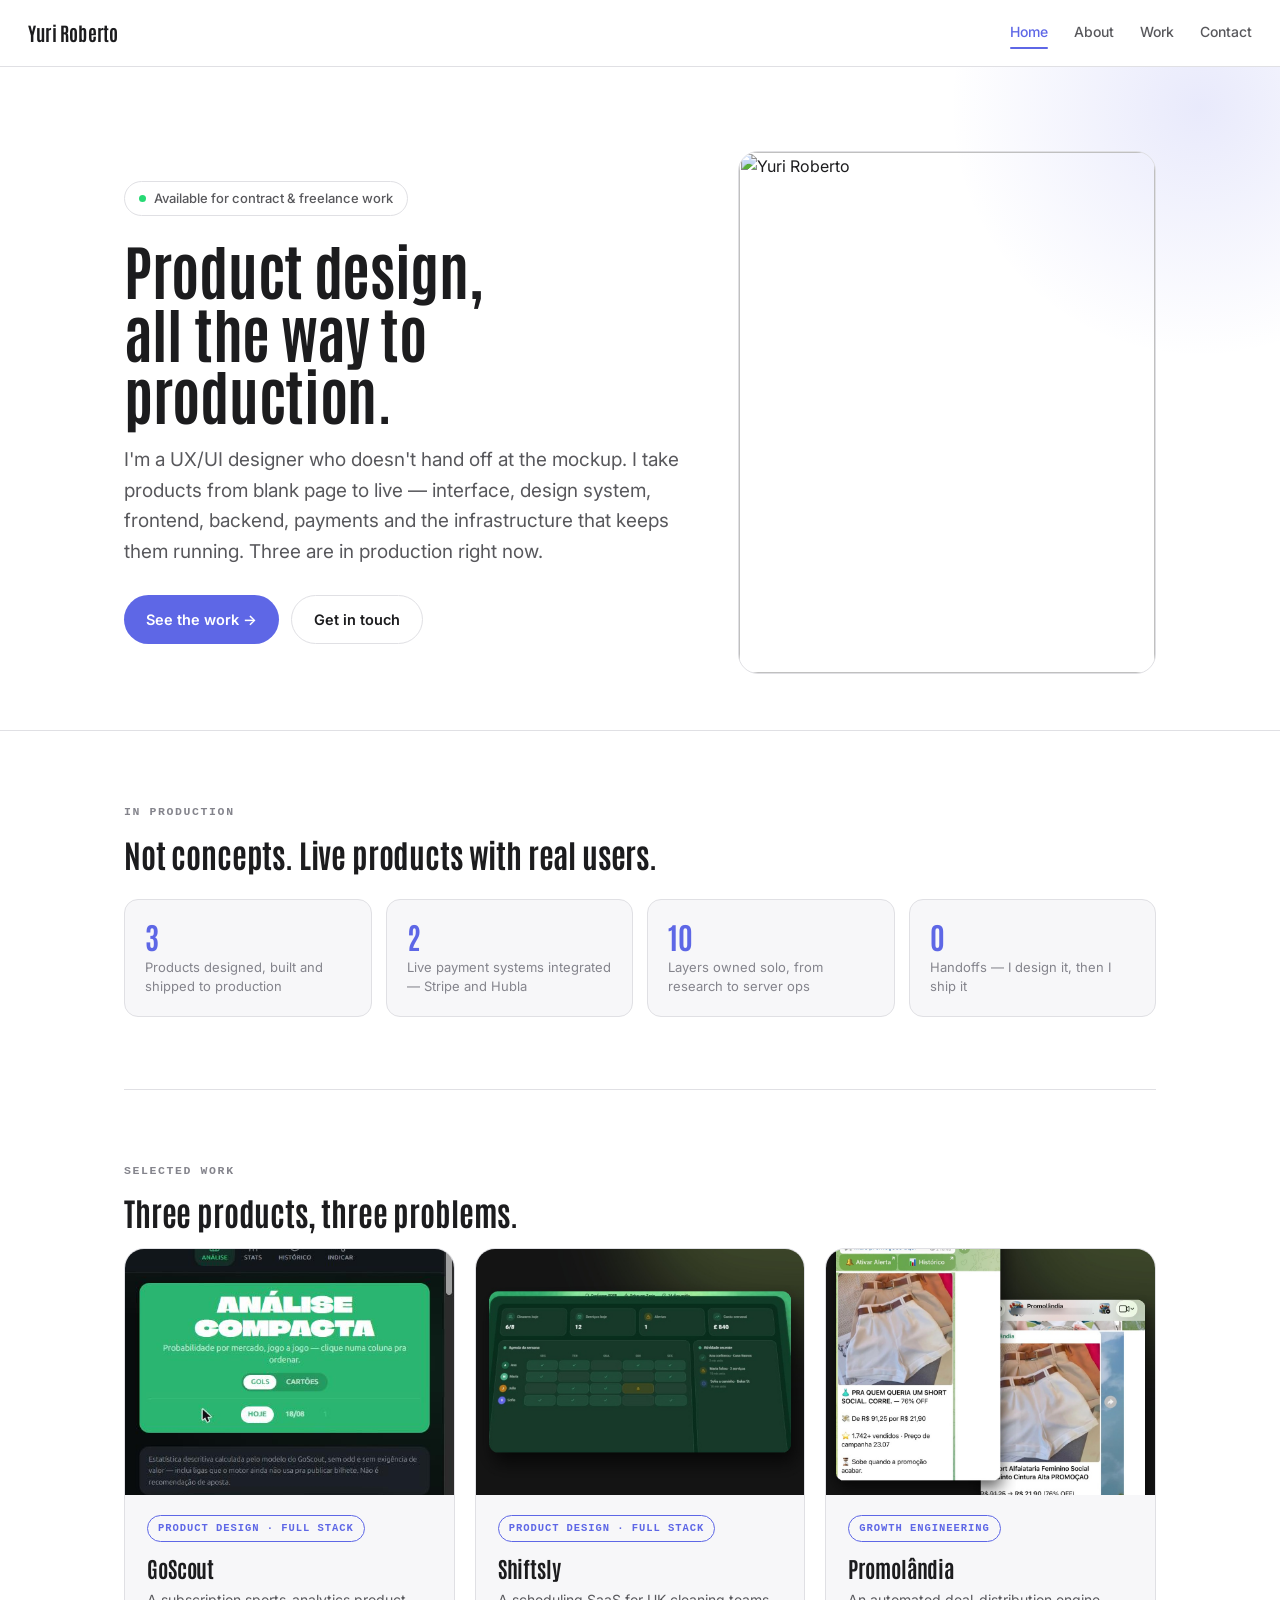
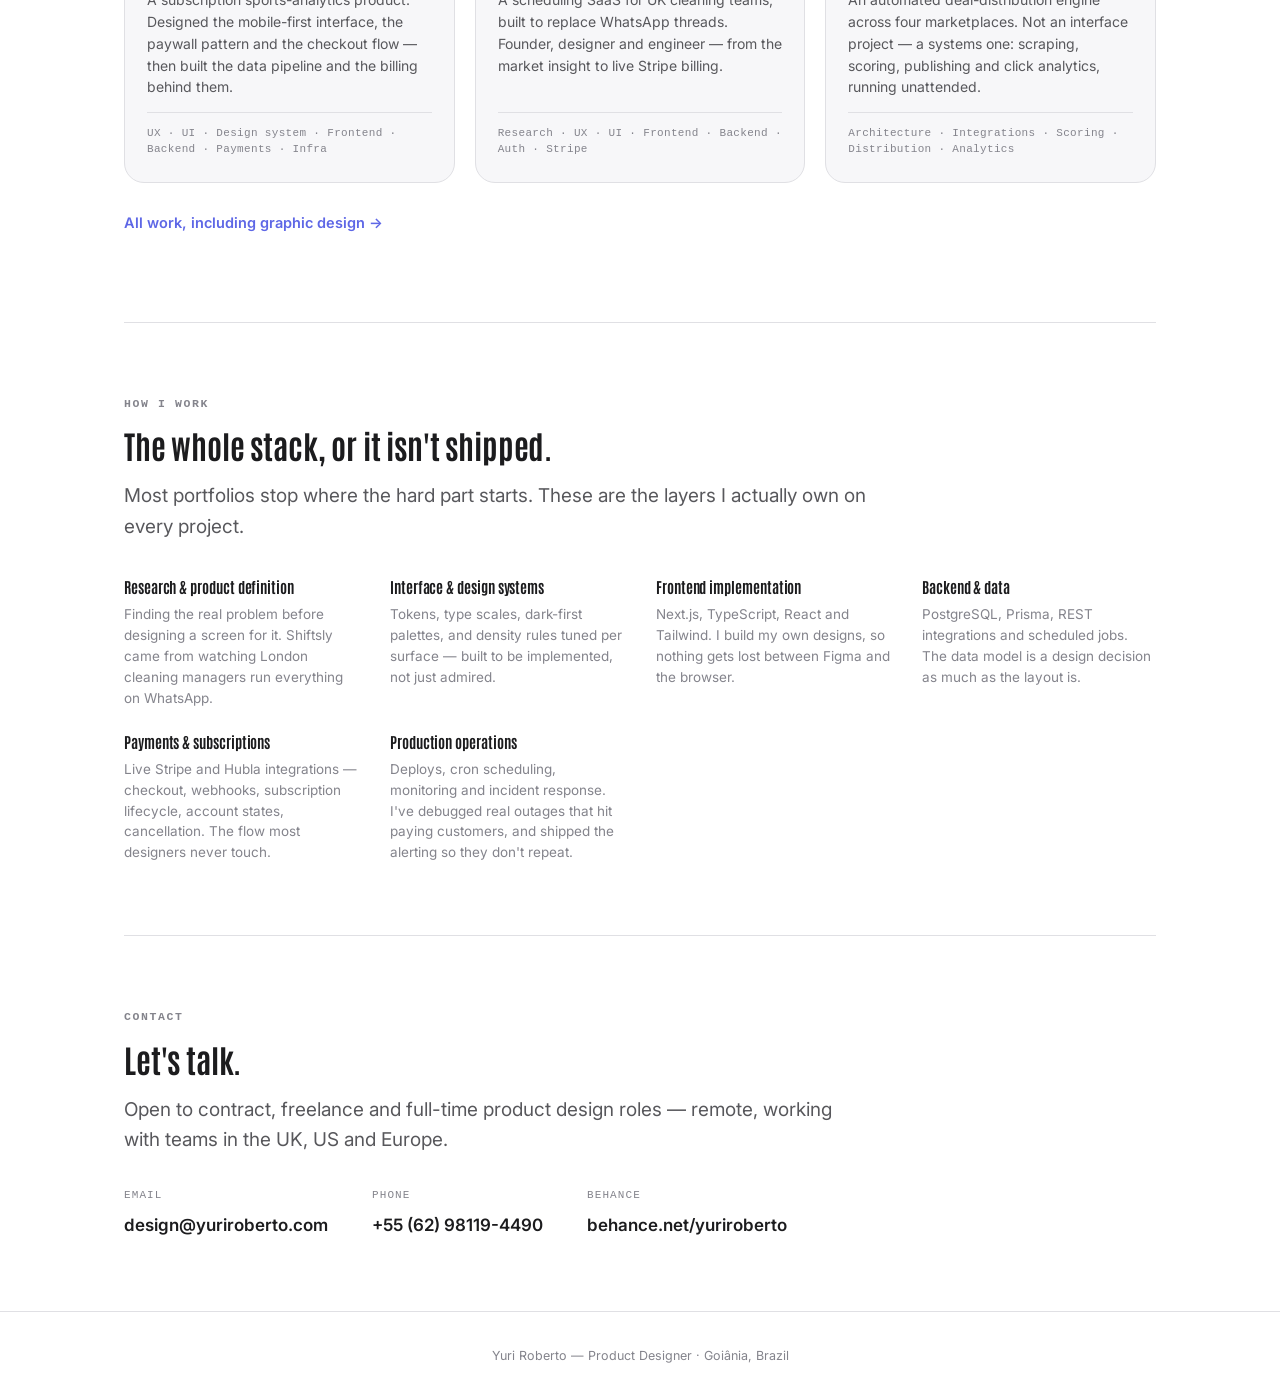
==== index.html @ e91cb5ae "Restructure portfolio around end-to-end product ownership Repositions the site from "designer in tra" ====
<html lang="en">
<head>
<meta charset="utf-8">
<meta name="viewport" content="width=device-width, initial-scale=1">
<title>Yuri Roberto — Product Designer who ships</title>
<meta name="description" content="Yuri Roberto — UX/UI designer who takes products from blank page to production: interface, design system, frontend, backend, payments and infrastructure. Three products live.">
<meta property="og:type" content="website">
<meta property="og:title" content="Yuri Roberto — Product Designer who ships">
<meta property="og:description" content="UX/UI designer who takes products from blank page to production — interface, design system, frontend, backend, payments and infrastructure.">
<meta property="og:url" content="https://yuriroberto.com">
<meta name="twitter:card" content="summary_large_image">
<meta name="twitter:title" content="Yuri Roberto — Product Designer who ships">
<meta name="twitter:description" content="UX/UI designer who takes products from blank page to production — interface, design system, frontend, backend, payments and infrastructure.">
<link href="https://framerusercontent.com/images/eRcf2zzs9aXH1V6JlfILjVuc10.png" rel="icon">
<link rel="preconnect" href="https://fonts.googleapis.com">
<link rel="preconnect" href="https://fonts.gstatic.com" crossorigin>
<link href="https://fonts.googleapis.com/css2?family=Inter:wght@400;500;600;700&family=Antonio:wght@400;700&display=swap" rel="stylesheet">
<link rel="stylesheet" href="/assets/site.css">
<style>
  .hero-split {
    display: grid;
    grid-template-columns: 1.15fr 0.85fr;
    gap: 48px;
    align-items: center;
  }
  .hero-photo {
    border-radius: var(--radius-lg);
    overflow: hidden;
    border: 1px solid var(--border);
    aspect-ratio: 4 / 5;
  }
  .hero-photo img { width: 100%; height: 100%; object-fit: cover; display: block; }
  @media (max-width: 800px) {
    .hero-split { grid-template-columns: 1fr; gap: 32px; }
    .hero-photo { max-width: 240px; order: -1; }
  }
  .avail {
    display: inline-flex;
    align-items: center;
    gap: 8px;
    font-size: 13px;
    font-weight: 500;
    color: var(--text-soft);
    border: 1px solid var(--border);
    border-radius: 999px;
    padding: 6px 14px;
    margin-bottom: 22px;
  }
  .avail .dot {
    width: 7px; height: 7px;
    border-radius: 999px;
    background: rgb(39,217,116);
  }
</style>
</head>
<body>
<header class="site-header">
  <a class="brand" href="/">Yuri Roberto</a>
  <nav class="site-nav">
    <a class="active" href="/">Home</a>
    <a href="/about">About</a>
    <a href="/projects">Work</a>
    <a href="#contact">Contact</a>
  </nav>
</header>

<div class="page-hero">
  <div class="wrap hero-split">
    <div>
      <span class="avail"><span class="dot"></span> Available for contract &amp; freelance work</span>
      <h1>Product design,<br>all the way to production.</h1>
      <p class="lede">I'm a UX/UI designer who doesn't hand off at the mockup. I take products from blank page to live — interface, design system, frontend, backend, payments and the infrastructure that keeps them running. Three are in production right now.</p>
      <div class="cta-row">
        <a class="btn btn-primary" href="/projects">See the work &rarr;</a>
        <a class="btn btn-ghost" href="#contact">Get in touch</a>
      </div>
    </div>
    <div class="hero-photo">
      <img src="https://framerusercontent.com/images/gpYCx6o6FQgATDY1nXkDfttSmc.jpeg?width=800" alt="Yuri Roberto">
    </div>
  </div>
</div>

<div class="wrap">

  <section>
    <p class="section-label">In production</p>
    <h2>Not concepts. Live products with real users.</h2>
    <div class="stat-row">
      <div class="stat"><div class="n">3</div><div class="l">Products designed, built and shipped to production</div></div>
      <div class="stat"><div class="n">2</div><div class="l">Live payment systems integrated — Stripe and Hubla</div></div>
      <div class="stat"><div class="n">10</div><div class="l">Layers owned solo, from research to server ops</div></div>
      <div class="stat"><div class="n">0</div><div class="l">Handoffs — I design it, then I ship it</div></div>
    </div>
  </section>

  <section>
    <p class="section-label">Selected work</p>
    <h2>Three products, three problems.</h2>
    <div class="work-grid">

      <a class="work-card" href="/projects/goscout">
        <div class="work-media"><img src="/projects/goscout/assets/analise-compacta-mobile.jpg" alt="GoScout compact analysis screen on mobile" loading="lazy"></div>
        <div class="work-body">
          <span class="tag">Product Design · Full Stack</span>
          <h3>GoScout</h3>
          <p>A subscription sports-analytics product. Designed the mobile-first interface, the paywall pattern and the checkout flow — then built the data pipeline and the billing behind them.</p>
          <div class="work-scope">UX · UI · Design system · Frontend · Backend · Payments · Infra</div>
        </div>
      </a>

      <a class="work-card" href="/projects/shiftsly">
        <div class="work-media"><img src="/projects/shiftsly/assets/hero.jpg" alt="Shiftsly weekly schedule interface" loading="lazy"></div>
        <div class="work-body">
          <span class="tag">Product Design · Full Stack</span>
          <h3>Shiftsly</h3>
          <p>A scheduling SaaS for UK cleaning teams, built to replace WhatsApp threads. Founder, designer and engineer — from the market insight to live Stripe billing.</p>
          <div class="work-scope">Research · UX · UI · Frontend · Backend · Auth · Stripe</div>
        </div>
      </a>

      <a class="work-card" href="/projects/promolandia">
        <div class="work-media"><img src="/projects/promolandia/assets/hero.jpg" alt="Promolândia deal distribution on WhatsApp and Telegram" loading="lazy"></div>
        <div class="work-body">
          <span class="tag">Growth Engineering</span>
          <h3>Promolândia</h3>
          <p>An automated deal-distribution engine across four marketplaces. Not an interface project — a systems one: scraping, scoring, publishing and click analytics, running unattended.</p>
          <div class="work-scope">Architecture · Integrations · Scoring · Distribution · Analytics</div>
        </div>
      </a>

    </div>
    <p style="margin-top:28px"><a class="textlink" href="/projects">All work, including graphic design &rarr;</a></p>
  </section>

  <section>
    <p class="section-label">How I work</p>
    <h2>The whole stack, or it isn't shipped.</h2>
    <p class="lede" style="margin-bottom:36px">Most portfolios stop where the hard part starts. These are the layers I actually own on every project.</p>
    <div class="cap-grid">
      <div class="cap">
        <h3>Research &amp; product definition</h3>
        <p>Finding the real problem before designing a screen for it. Shiftsly came from watching London cleaning managers run everything on WhatsApp.</p>
      </div>
      <div class="cap">
        <h3>Interface &amp; design systems</h3>
        <p>Tokens, type scales, dark-first palettes, and density rules tuned per surface — built to be implemented, not just admired.</p>
      </div>
      <div class="cap">
        <h3>Frontend implementation</h3>
        <p>Next.js, TypeScript, React and Tailwind. I build my own designs, so nothing gets lost between Figma and the browser.</p>
      </div>
      <div class="cap">
        <h3>Backend &amp; data</h3>
        <p>PostgreSQL, Prisma, REST integrations and scheduled jobs. The data model is a design decision as much as the layout is.</p>
      </div>
      <div class="cap">
        <h3>Payments &amp; subscriptions</h3>
        <p>Live Stripe and Hubla integrations — checkout, webhooks, subscription lifecycle, account states, cancellation. The flow most designers never touch.</p>
      </div>
      <div class="cap">
        <h3>Production operations</h3>
        <p>Deploys, cron scheduling, monitoring and incident response. I've debugged real outages that hit paying customers, and shipped the alerting so they don't repeat.</p>
      </div>
    </div>
  </section>

  <section id="contact">
    <p class="section-label">Contact</p>
    <h2>Let's talk.</h2>
    <p class="lede" style="margin-bottom:32px">Open to contract, freelance and full-time product design roles — remote, working with teams in the UK, US and Europe.</p>
    <div class="contact-row">
      <div class="contact-item">
        <div class="label">Email</div>
        <a href="mailto:design@yuriroberto.com">design@yuriroberto.com</a>
      </div>
      <div class="contact-item">
        <div class="label">Phone</div>
        <a href="tel:+5562981194490">+55 (62) 98119-4490</a>
      </div>
      <div class="contact-item">
        <div class="label">Behance</div>
        <a href="https://behance.net/yuriroberto" target="_blank" rel="noopener">behance.net/yuriroberto</a>
      </div>
    </div>
  </section>

</div>
<footer class="site-footer">Yuri Roberto — Product Designer · Goiânia, Brazil</footer>
</body>
</html>
---- assets/site.css ----
/* ============================================================
   Yuri Roberto — portfolio design system
   ============================================================ */

:root {
  --bg: rgb(255,255,255);
  --bg-alt: rgb(250,250,250);
  --text: rgb(28,28,30);
  --text-soft: rgb(88,88,92);
  --accent: rgb(94,103,230);
  --accent-ink: rgb(255,255,255);
  --border: rgb(224,224,228);
  --muted: rgb(132,132,140);
  --card-bg: rgb(247,247,249);
  --card-raised: rgb(255,255,255);
  --shot-bg: rgb(20,20,22);

  --maxw: 1080px;
  --maxw-read: 720px;
  --radius: 14px;
  --radius-lg: 20px;
}

@media (prefers-color-scheme: dark) {
  :root {
    --bg: rgb(20,20,22);
    --bg-alt: rgb(25,25,28);
    --text: rgb(247,247,249);
    --text-soft: rgb(186,186,194);
    --accent: rgb(208,255,113);
    --accent-ink: rgb(20,20,22);
    --border: rgb(56,56,62);
    --muted: rgb(150,150,158);
    --card-bg: rgb(30,30,34);
    --card-raised: rgb(36,36,41);
    --shot-bg: rgb(14,14,16);
  }
}

* { box-sizing: border-box; }
html { scroll-behavior: smooth; -webkit-text-size-adjust: 100%; }

body {
  margin: 0;
  background: var(--bg);
  color: var(--text);
  font-family: "Inter", system-ui, -apple-system, sans-serif;
  font-size: 16px;
  line-height: 1.6;
  -webkit-font-smoothing: antialiased;
  -moz-osx-font-smoothing: grayscale;
}

img { max-width: 100%; }

/* ---------- header ---------- */

.site-header {
  display: flex;
  align-items: center;
  justify-content: space-between;
  gap: 20px;
  padding: 18px 28px;
  border-bottom: 1px solid var(--border);
  position: sticky;
  top: 0;
  background: color-mix(in srgb, var(--bg) 88%, transparent);
  backdrop-filter: blur(12px);
  z-index: 50;
}
.site-header a { color: var(--text); text-decoration: none; }
.brand {
  font-family: "Antonio", sans-serif;
  font-weight: 700;
  font-size: 19px;
  letter-spacing: 0.01em;
  white-space: nowrap;
}
.site-nav { display: flex; gap: 26px; flex-wrap: wrap; }
.site-nav a {
  position: relative;
  font-size: 14px;
  font-weight: 500;
  color: var(--text-soft);
  padding-bottom: 3px;
  transition: color 0.18s ease;
}
.site-nav a:hover { color: var(--text); }
.site-nav a.active { color: var(--accent); }
.site-nav a.active::after {
  content: "";
  position: absolute;
  left: 0; right: 0; bottom: -3px;
  height: 2px;
  background: var(--accent);
  border-radius: 2px;
}

/* ---------- shared type ---------- */

.eyebrow {
  display: inline-block;
  font-family: ui-monospace, "SF Mono", Menlo, monospace;
  color: var(--accent);
  font-size: 11.5px;
  font-weight: 600;
  text-transform: uppercase;
  letter-spacing: 0.14em;
  margin: 0 0 18px;
}
h1, h2, h3 { font-family: "Antonio", sans-serif; font-weight: 700; letter-spacing: -0.005em; }
h1 {
  font-size: clamp(38px, 5.6vw, 60px);
  line-height: 1.04;
  margin: 0 0 20px;
}
h2 { font-size: clamp(26px, 3vw, 32px); line-height: 1.12; margin: 0 0 18px; }
h3 { font-size: 19px; line-height: 1.2; margin: 0 0 8px; }
p { margin: 0 0 16px; }
a { color: var(--accent); }

.lede {
  color: var(--text-soft);
  font-size: clamp(17px, 2vw, 19px);
  line-height: 1.6;
  margin: 0;
  max-width: 62ch;
}

.section-label {
  font-family: ui-monospace, "SF Mono", Menlo, monospace;
  font-size: 11.5px;
  font-weight: 600;
  text-transform: uppercase;
  letter-spacing: 0.14em;
  color: var(--muted);
  margin: 0 0 14px;
}

code {
  font-family: ui-monospace, "SF Mono", Menlo, monospace;
  font-size: 0.88em;
  background: var(--card-bg);
  border: 1px solid var(--border);
  border-radius: 5px;
  padding: 1px 6px;
}

/* ---------- layout ---------- */

.wrap { max-width: var(--maxw); margin: 0 auto; padding: 0 24px; }
.wrap-read { max-width: var(--maxw-read); margin: 0 auto; padding: 0 24px; }

.page-hero {
  position: relative;
  overflow: hidden;
  padding: 84px 0 56px;
  border-bottom: 1px solid var(--border);
}
.page-hero::before {
  content: "";
  position: absolute;
  top: -220px; right: -180px;
  width: 520px; height: 520px;
  background: radial-gradient(circle, var(--accent) 0%, transparent 68%);
  opacity: 0.14;
  pointer-events: none;
}
.page-hero > * { position: relative; }

section { padding: 72px 0; }
section + section { border-top: 1px solid var(--border); }

/* ---------- buttons ---------- */

.btn {
  display: inline-flex;
  align-items: center;
  gap: 7px;
  font-size: 14.5px;
  font-weight: 600;
  text-decoration: none;
  padding: 12px 22px;
  border-radius: 999px;
  transition: transform 0.16s ease, opacity 0.16s ease;
  white-space: nowrap;
}
.btn:hover { transform: translateY(-1px); }
.btn-primary { background: var(--accent); color: var(--accent-ink); }
.btn-ghost { border: 1px solid var(--border); color: var(--text); }
.cta-row { display: flex; gap: 12px; flex-wrap: wrap; margin-top: 28px; }

.textlink {
  display: inline-flex;
  align-items: center;
  gap: 6px;
  color: var(--accent);
  text-decoration: none;
  font-size: 14.5px;
  font-weight: 600;
}
.textlink:hover { text-decoration: underline; }

/* ---------- meta strip (project pages) ---------- */

.meta-strip {
  display: grid;
  grid-template-columns: repeat(auto-fit, minmax(180px, 1fr));
  gap: 18px 32px;
  margin-top: 32px;
  padding-top: 28px;
  border-top: 1px solid var(--border);
}
.meta-strip dt {
  font-family: ui-monospace, "SF Mono", Menlo, monospace;
  font-size: 11px;
  text-transform: uppercase;
  letter-spacing: 0.1em;
  color: var(--muted);
  margin-bottom: 6px;
}
.meta-strip dd { margin: 0; font-size: 14.5px; line-height: 1.5; color: var(--text); }

/* ---------- stats ---------- */

.stat-row {
  display: grid;
  grid-template-columns: repeat(auto-fit, minmax(150px, 1fr));
  gap: 14px;
  margin: 28px 0 0;
}
.stat {
  border: 1px solid var(--border);
  background: var(--card-bg);
  border-radius: var(--radius);
  padding: 20px;
}
.stat .n {
  font-family: "Antonio", sans-serif;
  font-weight: 700;
  font-size: 30px;
  line-height: 1.05;
  color: var(--accent);
  margin-bottom: 6px;
}
.stat .l { font-size: 13px; color: var(--muted); line-height: 1.45; }

/* ---------- ownership map ---------- */

.ownership {
  border: 1px solid var(--border);
  border-radius: var(--radius-lg);
  background: var(--card-bg);
  padding: 28px;
  margin: 8px 0 0;
}
.ownership-head {
  display: flex;
  align-items: baseline;
  justify-content: space-between;
  gap: 16px;
  flex-wrap: wrap;
  margin-bottom: 22px;
  padding-bottom: 18px;
  border-bottom: 1px solid var(--border);
}
.ownership-head h3 { margin: 0; font-size: 20px; }
.ownership-head .count {
  font-family: ui-monospace, "SF Mono", Menlo, monospace;
  font-size: 12px;
  color: var(--muted);
  letter-spacing: 0.04em;
}
.layer-grid {
  display: grid;
  grid-template-columns: repeat(auto-fill, minmax(210px, 1fr));
  gap: 14px 22px;
}
.layer {
  display: flex;
  gap: 11px;
  align-items: flex-start;
}
.layer .tick {
  flex-shrink: 0;
  width: 17px; height: 17px;
  border-radius: 999px;
  background: var(--accent);
  color: var(--accent-ink);
  font-size: 10px;
  font-weight: 700;
  display: flex;
  align-items: center;
  justify-content: center;
  margin-top: 3px;
  line-height: 1;
}
.layer .name { font-size: 14px; font-weight: 600; line-height: 1.35; }
.layer .what { font-size: 12.5px; color: var(--muted); line-height: 1.4; margin-top: 2px; }

/* ---------- decision blocks ---------- */

.decision {
  border-left: 2px solid var(--accent);
  padding: 2px 0 2px 22px;
  margin: 0 0 34px;
}
.decision:last-child { margin-bottom: 0; }
.decision h3 { margin-bottom: 10px; }
.decision p { color: var(--text-soft); margin-bottom: 12px; }
.decision p:last-child { margin-bottom: 0; }
.decision strong { color: var(--text); }
.tradeoff {
  display: block;
  font-size: 13.5px;
  color: var(--muted);
  border-top: 1px dashed var(--border);
  padding-top: 10px;
  margin-top: 12px;
}
.tradeoff b {
  font-family: ui-monospace, "SF Mono", Menlo, monospace;
  font-size: 11px;
  text-transform: uppercase;
  letter-spacing: 0.1em;
  color: var(--accent);
  display: block;
  margin-bottom: 4px;
}

/* ---------- incident / steps ---------- */

.steps { counter-reset: step; }
.step {
  position: relative;
  padding: 0 0 26px 42px;
  border-left: 1px solid var(--border);
  margin-left: 13px;
}
.step:last-child { border-left-color: transparent; padding-bottom: 0; }
.step::before {
  counter-increment: step;
  content: counter(step);
  position: absolute;
  left: -13px; top: 0;
  width: 26px; height: 26px;
  border-radius: 999px;
  background: var(--accent);
  color: var(--accent-ink);
  font-family: ui-monospace, monospace;
  font-size: 12px;
  font-weight: 700;
  display: flex;
  align-items: center;
  justify-content: center;
}
.step h3 { font-size: 16px; margin: 2px 0 6px; }
.step p { font-size: 14.5px; color: var(--text-soft); margin: 0; }

/* ---------- screenshots ---------- */

.shots {
  display: grid;
  grid-template-columns: repeat(auto-fit, minmax(200px, 1fr));
  gap: 16px;
  margin: 28px 0 0;
}
.shots figure { margin: 0; }
.shots img {
  width: 100%;
  display: block;
  border-radius: var(--radius);
  border: 1px solid var(--border);
  background: var(--shot-bg);
}
.shots figcaption {
  font-size: 12.5px;
  color: var(--muted);
  margin-top: 9px;
  line-height: 1.45;
}
.shot-wide {
  margin: 28px 0 0;
  border-radius: var(--radius-lg);
  overflow: hidden;
  border: 1px solid var(--border);
  background: var(--shot-bg);
}
.shot-wide img { display: block; width: 100%; }

/* ---------- work cards ---------- */

.work-grid {
  display: grid;
  grid-template-columns: repeat(auto-fit, minmax(268px, 1fr));
  gap: 20px;
}
.work-card {
  display: flex;
  flex-direction: column;
  border: 1px solid var(--border);
  border-radius: var(--radius-lg);
  overflow: hidden;
  text-decoration: none;
  color: var(--text);
  background: var(--card-bg);
  transition: transform 0.2s ease, border-color 0.2s ease, box-shadow 0.2s ease;
}
.work-card:hover {
  transform: translateY(-3px);
  border-color: var(--accent);
  box-shadow: 0 18px 40px -22px rgba(0,0,0,0.4);
}
.work-media {
  aspect-ratio: 4 / 3;
  background: var(--shot-bg);
  overflow: hidden;
}
.work-media img { width: 100%; height: 100%; object-fit: cover; display: block; }
.work-body { padding: 20px 22px 24px; display: flex; flex-direction: column; flex: 1; }
.tag {
  display: inline-block;
  align-self: flex-start;
  font-family: ui-monospace, "SF Mono", Menlo, monospace;
  font-size: 10.5px;
  font-weight: 600;
  text-transform: uppercase;
  letter-spacing: 0.09em;
  color: var(--accent);
  border: 1px solid var(--accent);
  border-radius: 999px;
  padding: 4px 10px;
  margin-bottom: 13px;
}
.work-card h3 { font-size: 22px; margin-bottom: 8px; }
.work-card p { font-size: 14px; color: var(--text-soft); line-height: 1.55; margin: 0 0 14px; }
.work-scope {
  margin-top: auto;
  font-family: ui-monospace, "SF Mono", Menlo, monospace;
  font-size: 11px;
  color: var(--muted);
  letter-spacing: 0.03em;
  line-height: 1.5;
  border-top: 1px solid var(--border);
  padding-top: 12px;
}

/* small cards (graphic design) */
.mini-grid {
  display: grid;
  grid-template-columns: repeat(auto-fit, minmax(190px, 1fr));
  gap: 16px;
}
.mini-card {
  display: block;
  border: 1px solid var(--border);
  border-radius: var(--radius);
  overflow: hidden;
  text-decoration: none;
  color: var(--text);
  background: var(--card-bg);
  transition: border-color 0.2s ease, transform 0.2s ease;
}
.mini-card:hover { border-color: var(--accent); transform: translateY(-2px); }
.mini-media { aspect-ratio: 16 / 10; background: var(--shot-bg); }
.mini-media img { width: 100%; height: 100%; object-fit: cover; display: block; }
.mini-body { padding: 13px 15px 16px; }
.mini-body h3 { font-size: 16px; margin: 0 0 3px; }
.mini-body span { color: var(--muted); font-size: 12px; }

/* ---------- capability list ---------- */

.cap-grid {
  display: grid;
  grid-template-columns: repeat(auto-fit, minmax(220px, 1fr));
  gap: 24px 32px;
}
.cap h3 { font-size: 15px; margin-bottom: 8px; }
.cap p { font-size: 13.5px; color: var(--muted); line-height: 1.55; margin: 0; }

/* ---------- contact ---------- */

.contact-row { display: flex; gap: 44px; flex-wrap: wrap; }
.contact-item .label {
  font-family: ui-monospace, "SF Mono", Menlo, monospace;
  font-size: 11px;
  text-transform: uppercase;
  letter-spacing: 0.1em;
  color: var(--muted);
  margin-bottom: 7px;
}
.contact-item a { color: var(--text); text-decoration: none; font-size: 17px; font-weight: 600; }
.contact-item a:hover { color: var(--accent); }

/* ---------- footer ---------- */

.site-footer {
  text-align: center;
  padding: 34px 24px;
  color: var(--muted);
  font-size: 12.5px;
  border-top: 1px solid var(--border);
}

/* ---------- prose (about / narrative) ---------- */

.prose p { color: var(--text-soft); max-width: 68ch; }
.prose strong { color: var(--text); }
.prose ul { color: var(--text-soft); padding-left: 20px; max-width: 68ch; }
.prose li { margin-bottom: 10px; }
.prose h2 { margin-top: 48px; }
.prose > h2:first-child { margin-top: 0; }

.back {
  display: inline-flex;
  align-items: center;
  gap: 6px;
  margin-top: 8px;
  color: var(--accent);
  text-decoration: none;
  font-size: 14px;
  font-weight: 600;
}
.back:hover { text-decoration: underline; }
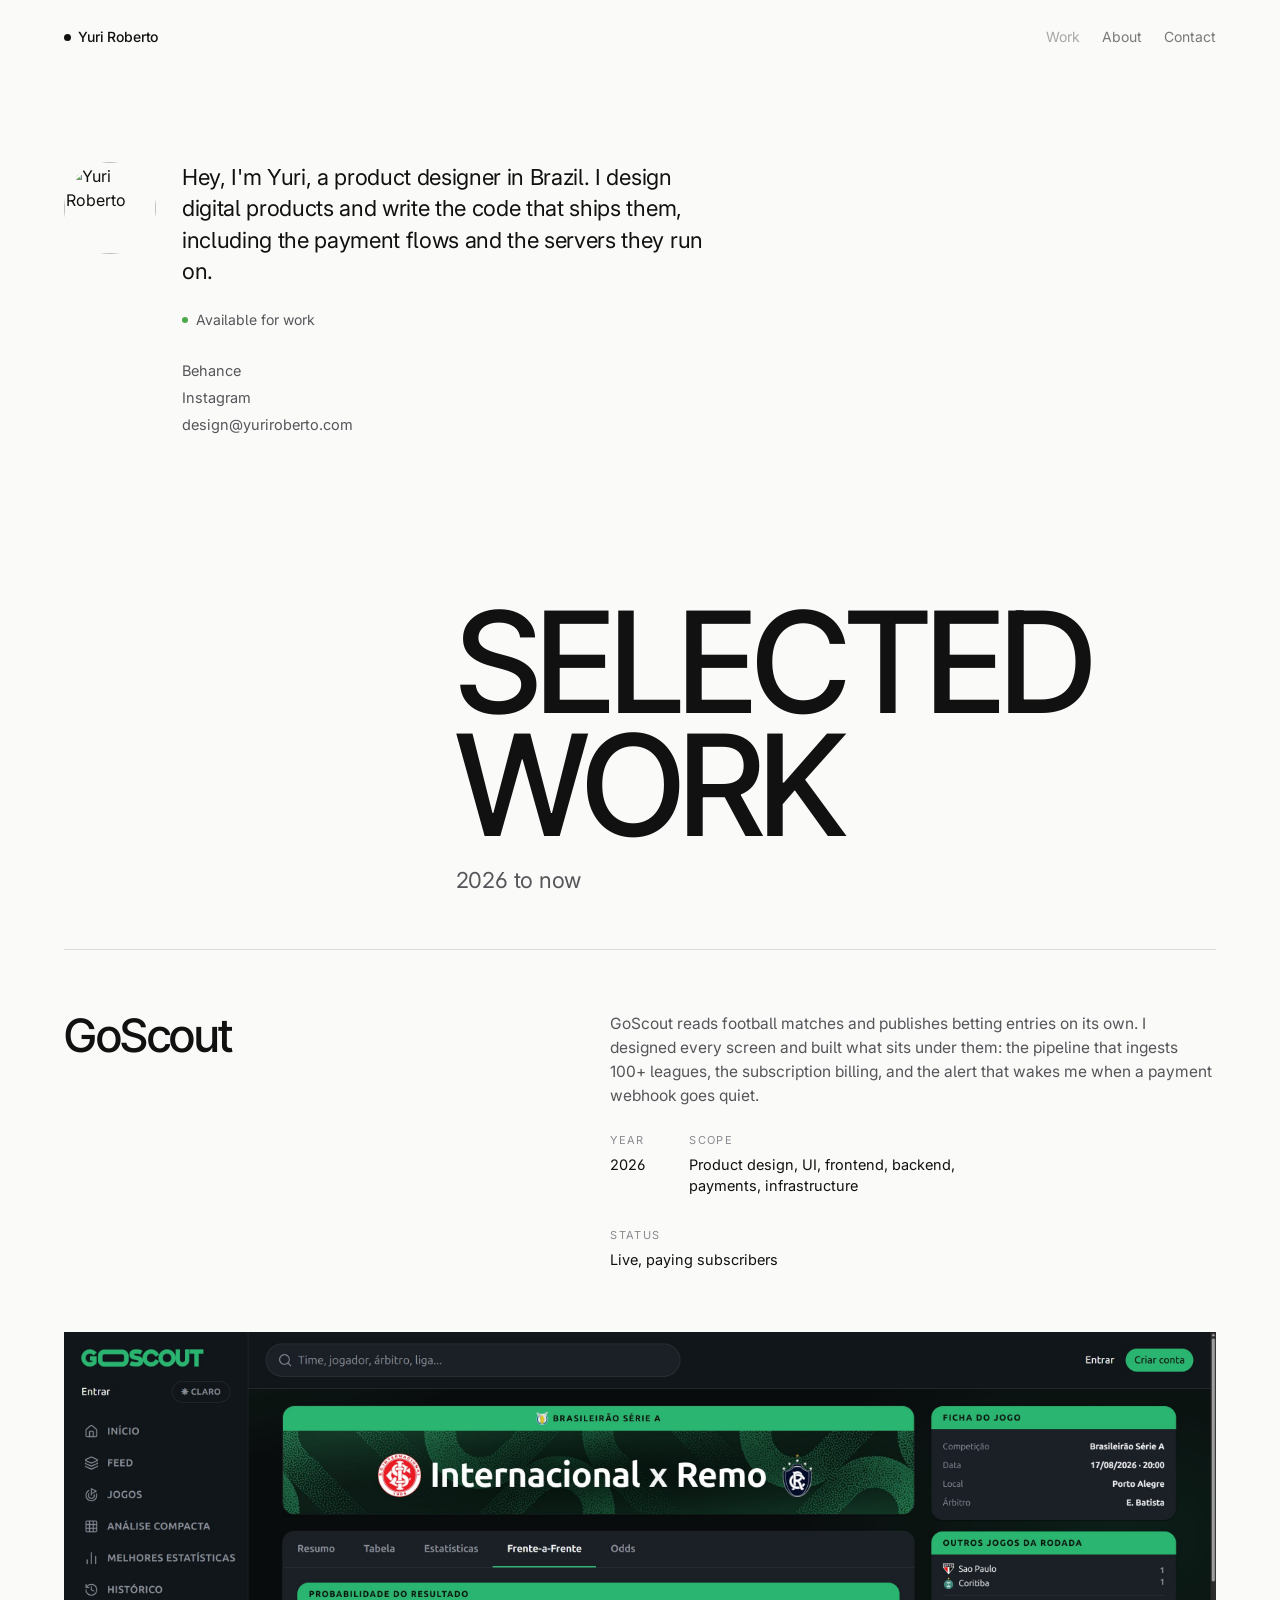
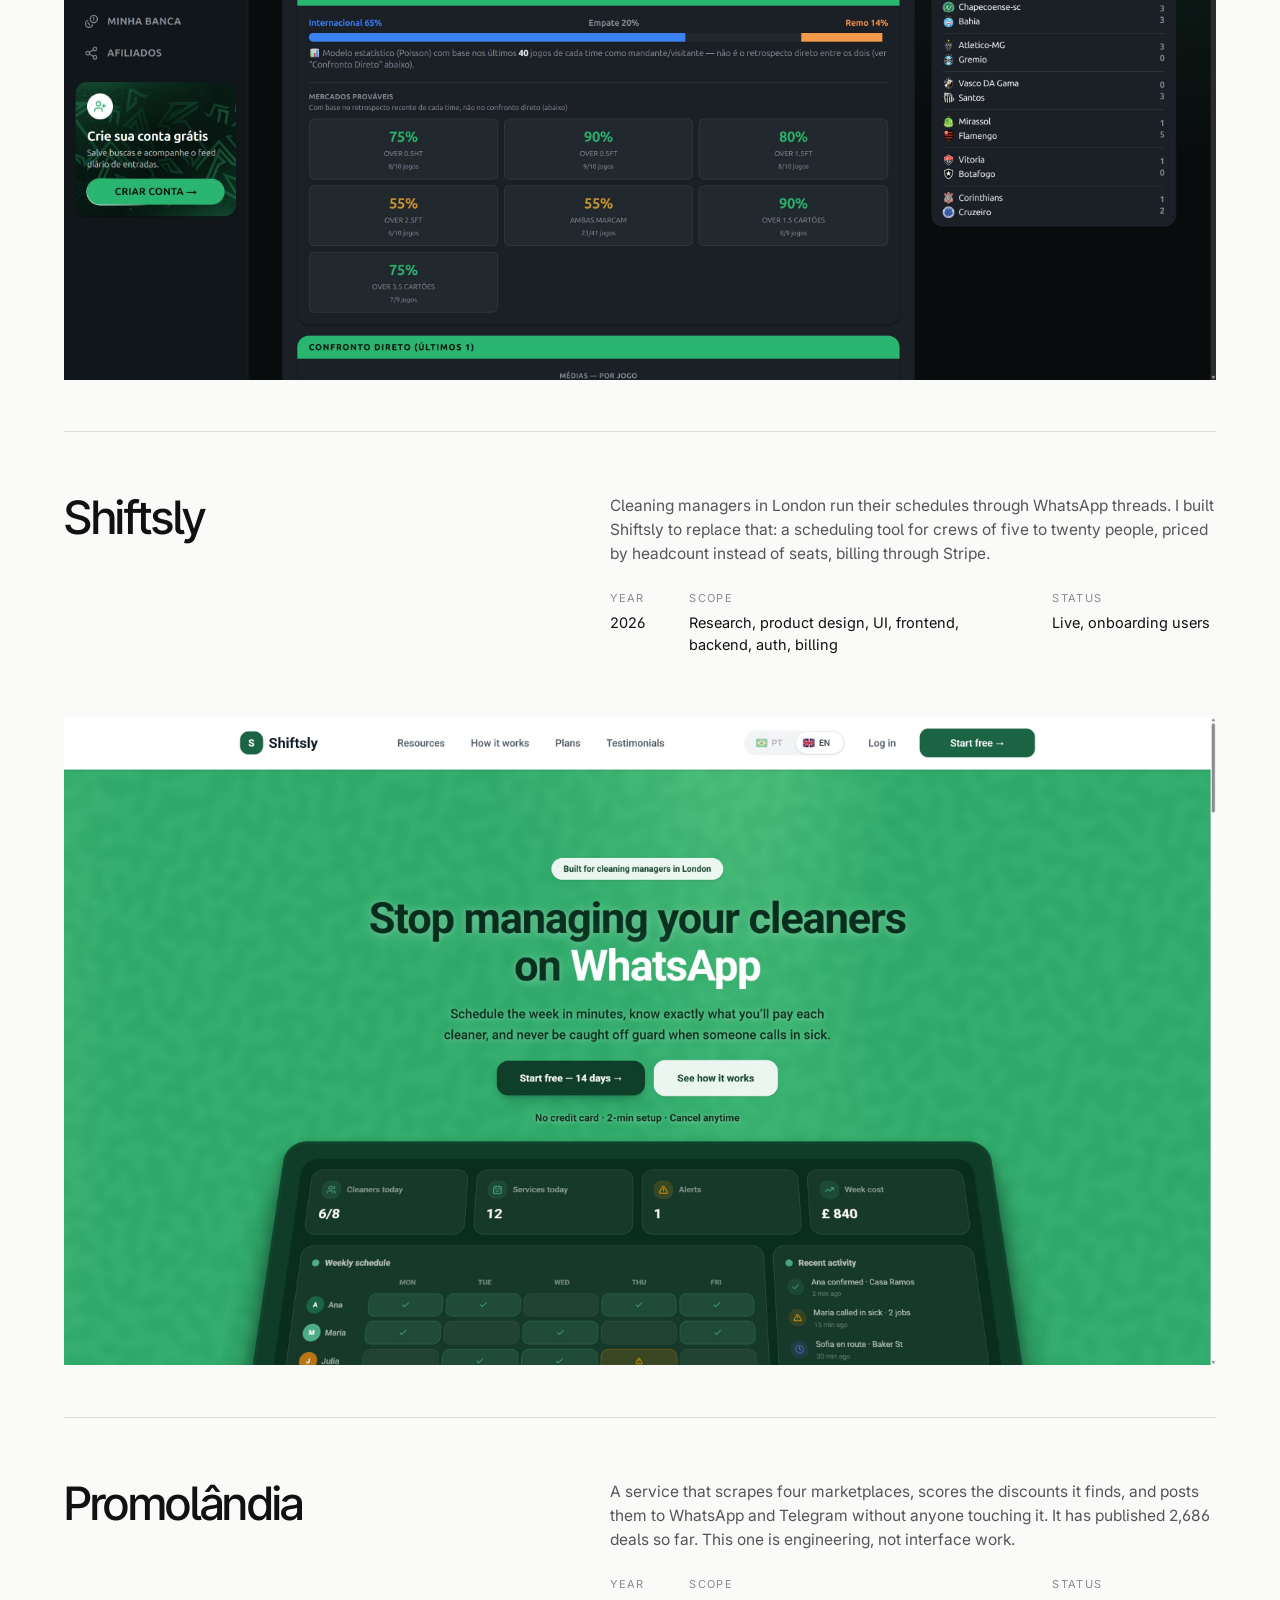
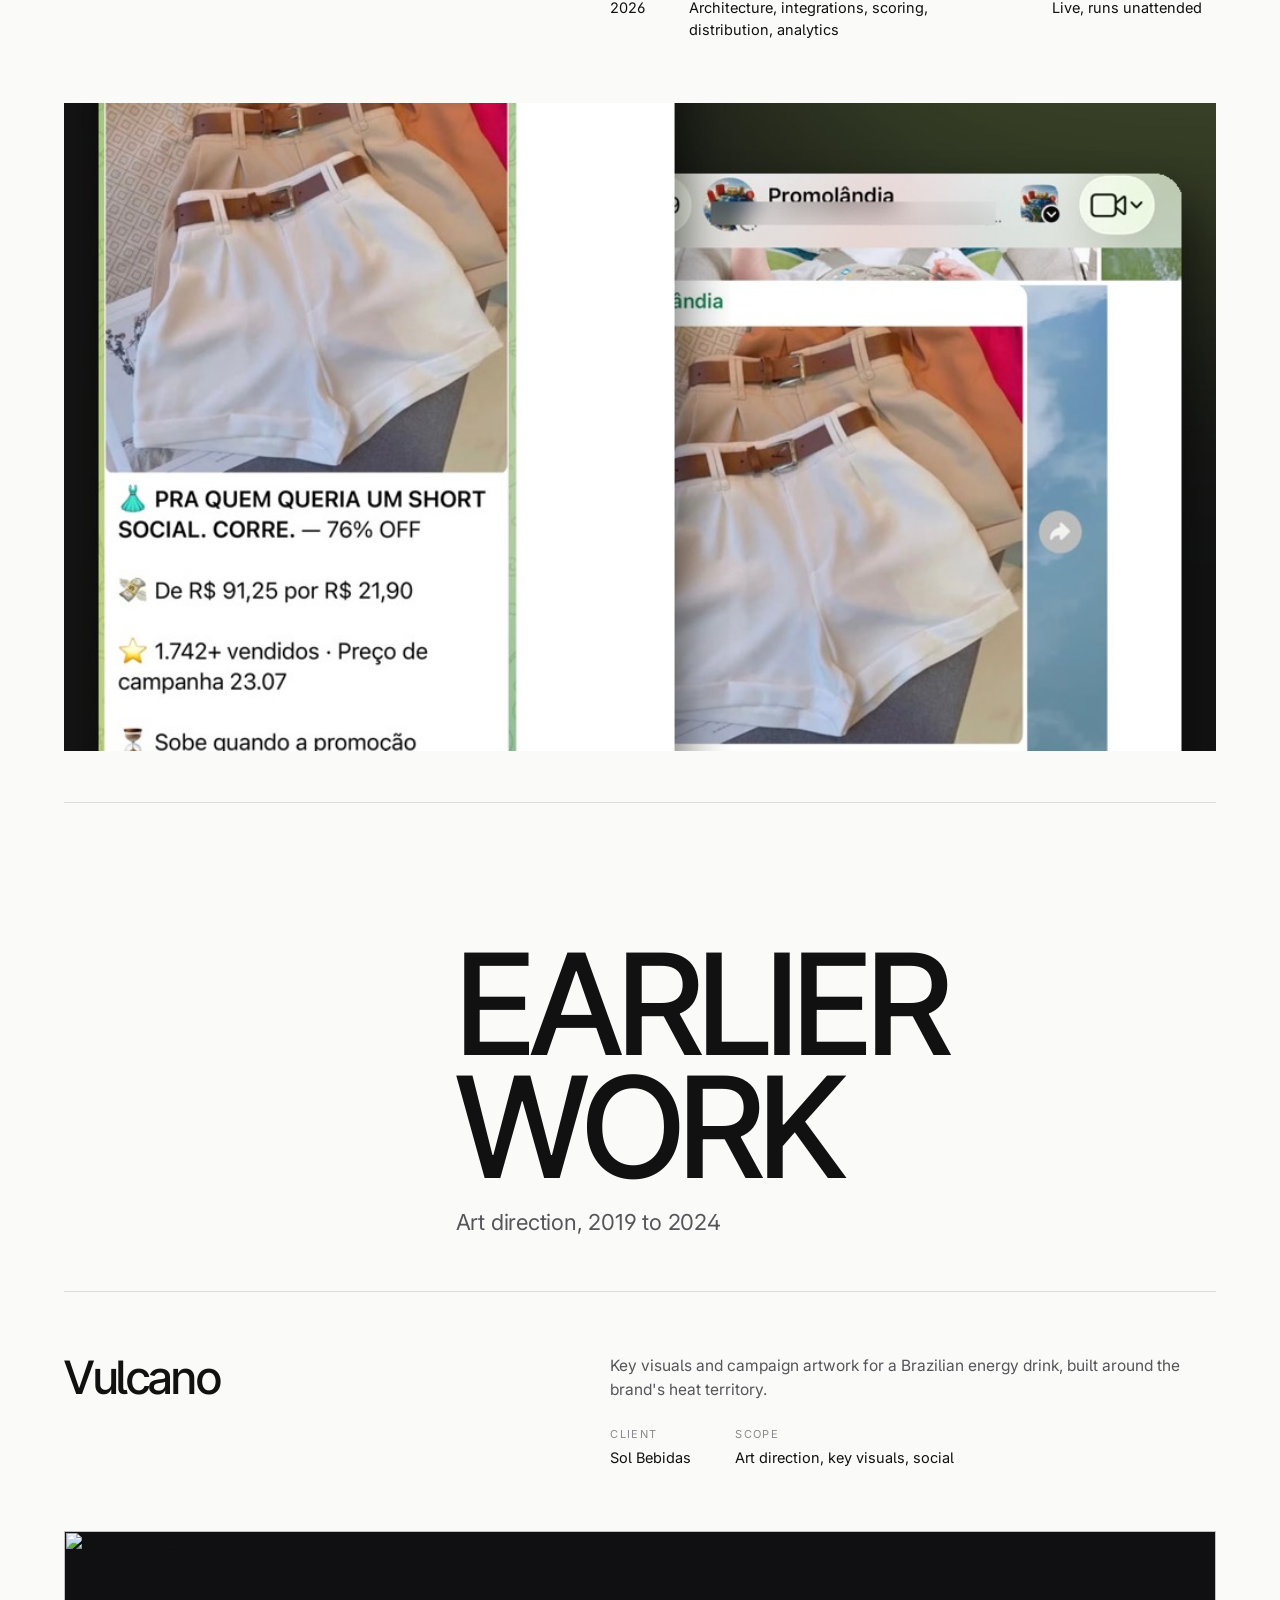
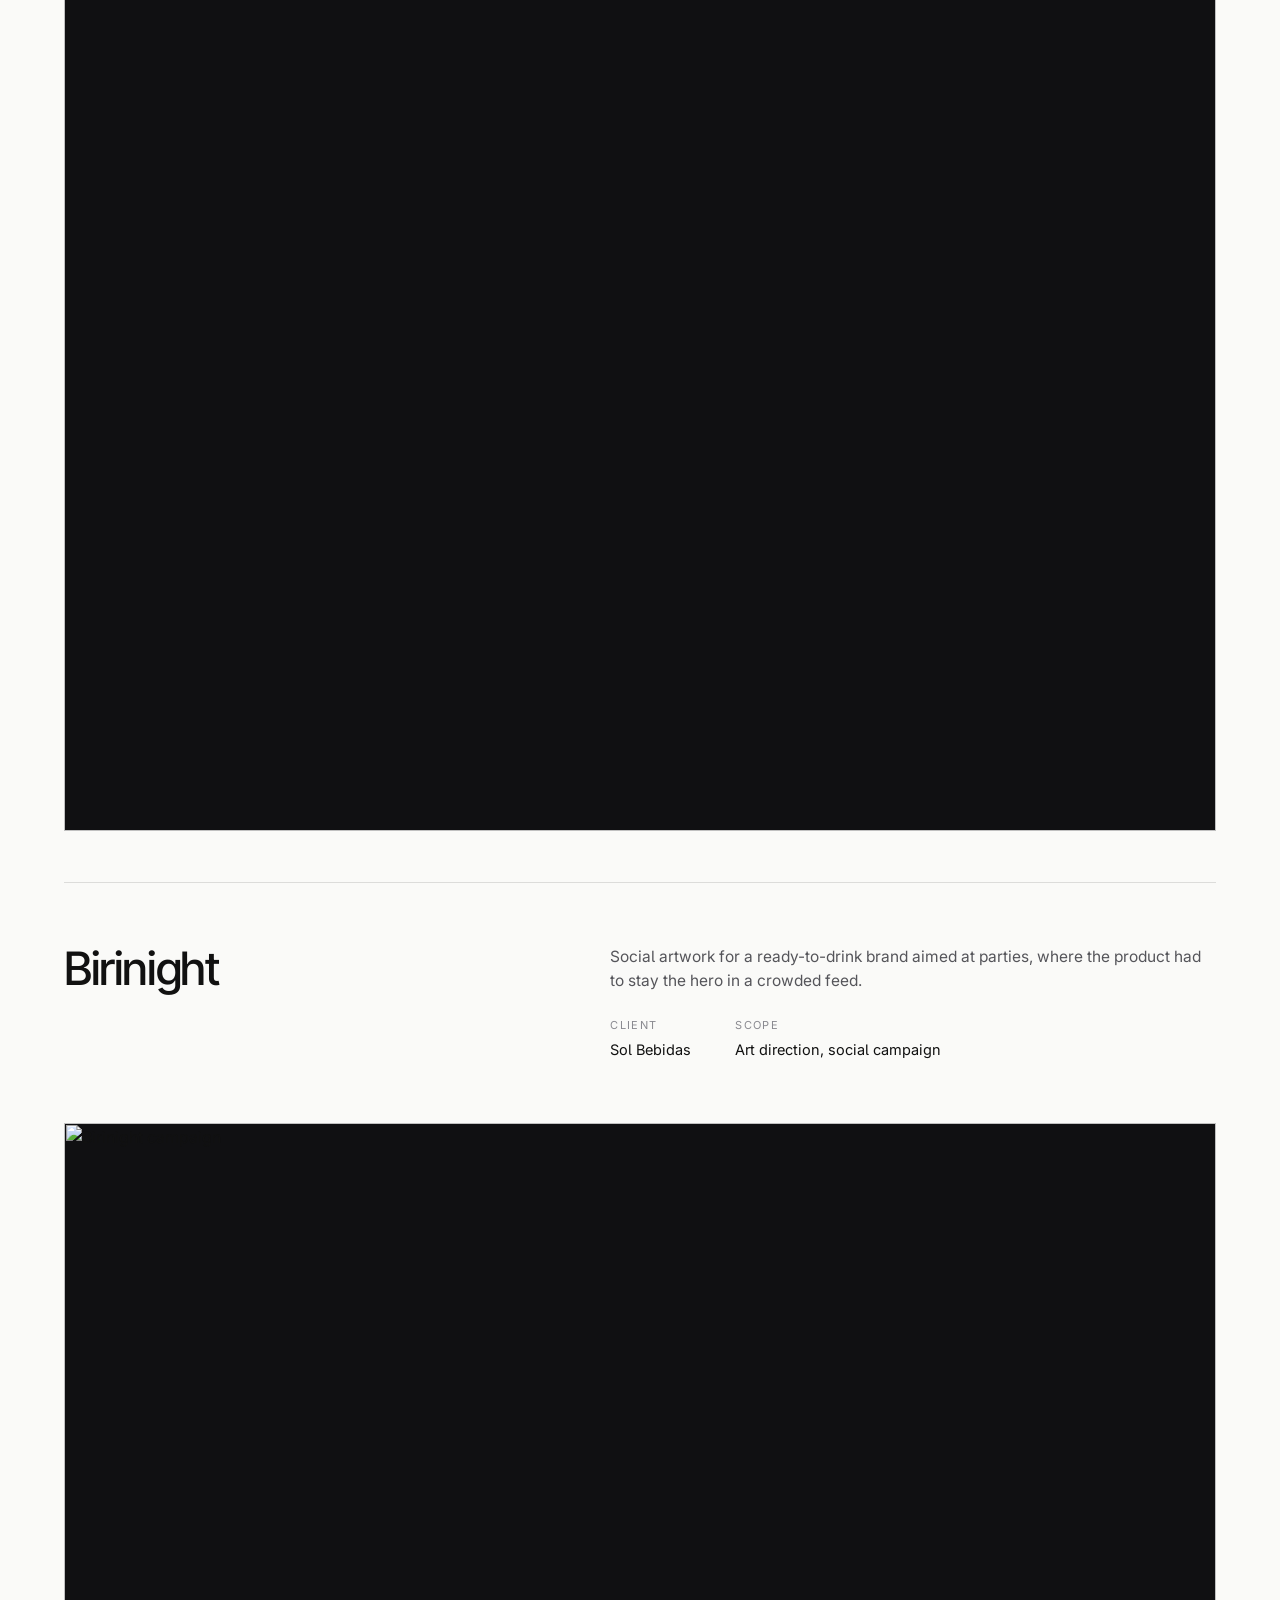
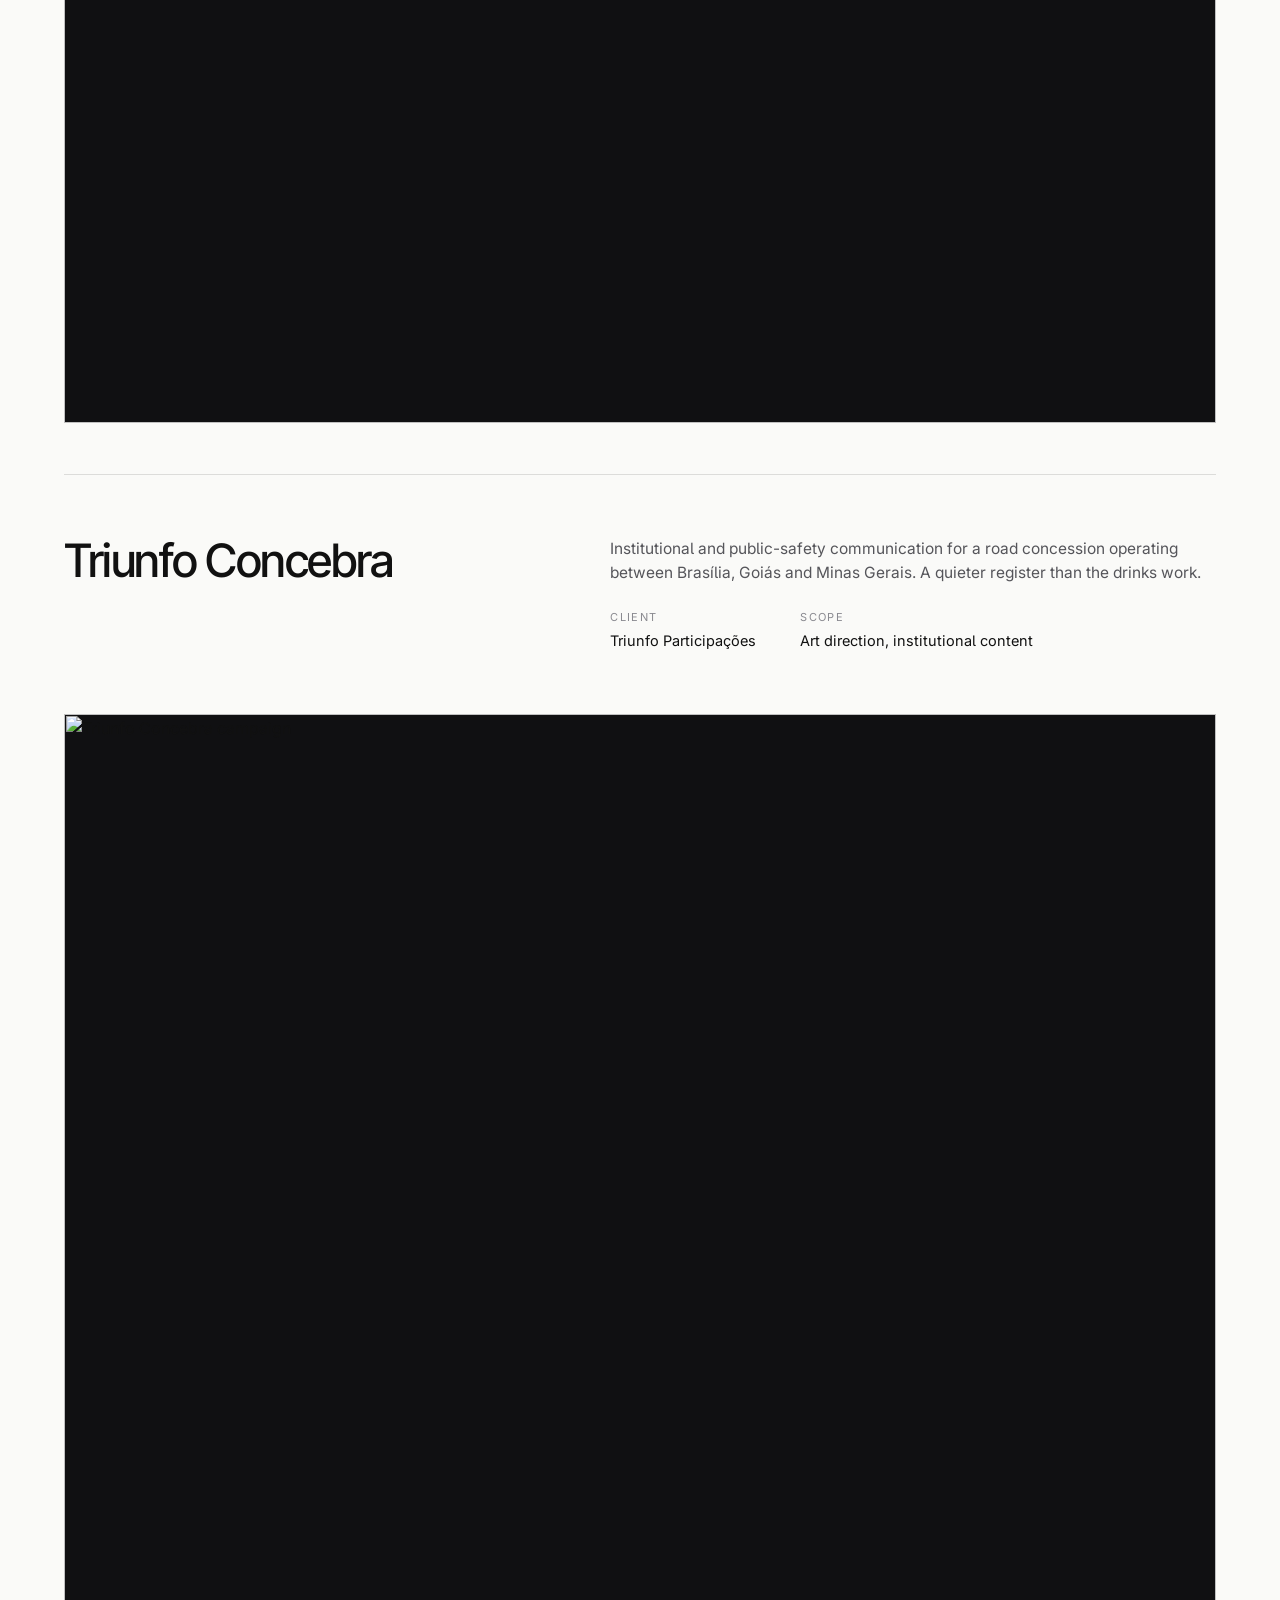
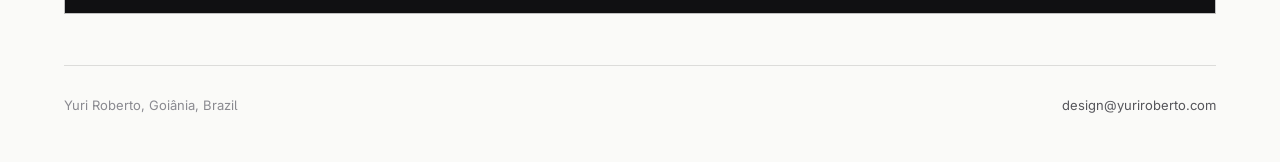
==== commit 92930016: "Rebuild the portfolio as an editorial layout The previous version used bordered cards, stat boxes an" ====
--- a/index.html
+++ b/index.html
@@ -2,190 +2,184 @@
 <head>
 <meta charset="utf-8">
 <meta name="viewport" content="width=device-width, initial-scale=1">
-<title>Yuri Roberto — Product Designer who ships</title>
-<meta name="description" content="Yuri Roberto — UX/UI designer who takes products from blank page to production: interface, design system, frontend, backend, payments and infrastructure. Three products live.">
+<title>Yuri Roberto — Product Designer</title>
+<meta name="description" content="Yuri Roberto, product designer in Brazil. I design digital products and write the code that ships them. Three run in production today.">
 <meta property="og:type" content="website">
-<meta property="og:title" content="Yuri Roberto — Product Designer who ships">
-<meta property="og:description" content="UX/UI designer who takes products from blank page to production — interface, design system, frontend, backend, payments and infrastructure.">
+<meta property="og:title" content="Yuri Roberto — Product Designer">
+<meta property="og:description" content="I design digital products and write the code that ships them. Three run in production today.">
 <meta property="og:url" content="https://yuriroberto.com">
 <meta name="twitter:card" content="summary_large_image">
-<meta name="twitter:title" content="Yuri Roberto — Product Designer who ships">
-<meta name="twitter:description" content="UX/UI designer who takes products from blank page to production — interface, design system, frontend, backend, payments and infrastructure.">
+<meta name="twitter:title" content="Yuri Roberto — Product Designer">
+<meta name="twitter:description" content="I design digital products and write the code that ships them.">
 <link href="https://framerusercontent.com/images/eRcf2zzs9aXH1V6JlfILjVuc10.png" rel="icon">
 <link rel="preconnect" href="https://fonts.googleapis.com">
 <link rel="preconnect" href="https://fonts.gstatic.com" crossorigin>
-<link href="https://fonts.googleapis.com/css2?family=Inter:wght@400;500;600;700&family=Antonio:wght@400;700&display=swap" rel="stylesheet">
+<link href="https://fonts.googleapis.com/css2?family=Inter:wght@400;500;600&family=Inter+Tight:wght@400;500;600&display=swap" rel="stylesheet">
 <link rel="stylesheet" href="/assets/site.css">
-<style>
-  .hero-split {
-    display: grid;
-    grid-template-columns: 1.15fr 0.85fr;
-    gap: 48px;
-    align-items: center;
-  }
-  .hero-photo {
-    border-radius: var(--radius-lg);
-    overflow: hidden;
-    border: 1px solid var(--border);
-    aspect-ratio: 4 / 5;
-  }
-  .hero-photo img { width: 100%; height: 100%; object-fit: cover; display: block; }
-  @media (max-width: 800px) {
-    .hero-split { grid-template-columns: 1fr; gap: 32px; }
-    .hero-photo { max-width: 240px; order: -1; }
-  }
-  .avail {
-    display: inline-flex;
-    align-items: center;
-    gap: 8px;
-    font-size: 13px;
-    font-weight: 500;
-    color: var(--text-soft);
-    border: 1px solid var(--border);
-    border-radius: 999px;
-    padding: 6px 14px;
-    margin-bottom: 22px;
-  }
-  .avail .dot {
-    width: 7px; height: 7px;
-    border-radius: 999px;
-    background: rgb(39,217,116);
-  }
-</style>
+<script>document.documentElement.className += ' js';</script>
 </head>
 <body>
-<header class="site-header">
-  <a class="brand" href="/">Yuri Roberto</a>
-  <nav class="site-nav">
-    <a class="active" href="/">Home</a>
+
+<header class="masthead">
+  <a class="mark" href="/"><span class="dot"></span>Yuri Roberto</a>
+  <nav class="menu">
+    <a href="/" aria-current="page">Work</a>
     <a href="/about">About</a>
-    <a href="/projects">Work</a>
-    <a href="#contact">Contact</a>
+    <a href="mailto:design@yuriroberto.com">Contact</a>
   </nav>
 </header>
 
-<div class="page-hero">
-  <div class="wrap hero-split">
+<div class="shell">
+
+  <section class="intro">
+    <div class="intro-photo">
+      <img src="https://framerusercontent.com/images/gpYCx6o6FQgATDY1nXkDfttSmc.jpeg?width=280" alt="Yuri Roberto">
+    </div>
     <div>
-      <span class="avail"><span class="dot"></span> Available for contract &amp; freelance work</span>
-      <h1>Product design,<br>all the way to production.</h1>
-      <p class="lede">I'm a UX/UI designer who doesn't hand off at the mockup. I take products from blank page to live — interface, design system, frontend, backend, payments and the infrastructure that keeps them running. Three are in production right now.</p>
-      <div class="cta-row">
-        <a class="btn btn-primary" href="/projects">See the work &rarr;</a>
-        <a class="btn btn-ghost" href="#contact">Get in touch</a>
-      </div>
-    </div>
-    <div class="hero-photo">
-      <img src="https://framerusercontent.com/images/gpYCx6o6FQgATDY1nXkDfttSmc.jpeg?width=800" alt="Yuri Roberto">
-    </div>
-  </div>
-</div>
-
-<div class="wrap">
-
-  <section>
-    <p class="section-label">In production</p>
-    <h2>Not concepts. Live products with real users.</h2>
-    <div class="stat-row">
-      <div class="stat"><div class="n">3</div><div class="l">Products designed, built and shipped to production</div></div>
-      <div class="stat"><div class="n">2</div><div class="l">Live payment systems integrated — Stripe and Hubla</div></div>
-      <div class="stat"><div class="n">10</div><div class="l">Layers owned solo, from research to server ops</div></div>
-      <div class="stat"><div class="n">0</div><div class="l">Handoffs — I design it, then I ship it</div></div>
-    </div>
-  </section>
-
-  <section>
-    <p class="section-label">Selected work</p>
-    <h2>Three products, three problems.</h2>
-    <div class="work-grid">
-
-      <a class="work-card" href="/projects/goscout">
-        <div class="work-media"><img src="/projects/goscout/assets/analise-compacta-mobile.jpg" alt="GoScout compact analysis screen on mobile" loading="lazy"></div>
-        <div class="work-body">
-          <span class="tag">Product Design · Full Stack</span>
-          <h3>GoScout</h3>
-          <p>A subscription sports-analytics product. Designed the mobile-first interface, the paywall pattern and the checkout flow — then built the data pipeline and the billing behind them.</p>
-          <div class="work-scope">UX · UI · Design system · Frontend · Backend · Payments · Infra</div>
-        </div>
-      </a>
-
-      <a class="work-card" href="/projects/shiftsly">
-        <div class="work-media"><img src="/projects/shiftsly/assets/hero.jpg" alt="Shiftsly weekly schedule interface" loading="lazy"></div>
-        <div class="work-body">
-          <span class="tag">Product Design · Full Stack</span>
-          <h3>Shiftsly</h3>
-          <p>A scheduling SaaS for UK cleaning teams, built to replace WhatsApp threads. Founder, designer and engineer — from the market insight to live Stripe billing.</p>
-          <div class="work-scope">Research · UX · UI · Frontend · Backend · Auth · Stripe</div>
-        </div>
-      </a>
-
-      <a class="work-card" href="/projects/promolandia">
-        <div class="work-media"><img src="/projects/promolandia/assets/hero.jpg" alt="Promolândia deal distribution on WhatsApp and Telegram" loading="lazy"></div>
-        <div class="work-body">
-          <span class="tag">Growth Engineering</span>
-          <h3>Promolândia</h3>
-          <p>An automated deal-distribution engine across four marketplaces. Not an interface project — a systems one: scraping, scoring, publishing and click analytics, running unattended.</p>
-          <div class="work-scope">Architecture · Integrations · Scoring · Distribution · Analytics</div>
-        </div>
-      </a>
-
-    </div>
-    <p style="margin-top:28px"><a class="textlink" href="/projects">All work, including graphic design &rarr;</a></p>
-  </section>
-
-  <section>
-    <p class="section-label">How I work</p>
-    <h2>The whole stack, or it isn't shipped.</h2>
-    <p class="lede" style="margin-bottom:36px">Most portfolios stop where the hard part starts. These are the layers I actually own on every project.</p>
-    <div class="cap-grid">
-      <div class="cap">
-        <h3>Research &amp; product definition</h3>
-        <p>Finding the real problem before designing a screen for it. Shiftsly came from watching London cleaning managers run everything on WhatsApp.</p>
-      </div>
-      <div class="cap">
-        <h3>Interface &amp; design systems</h3>
-        <p>Tokens, type scales, dark-first palettes, and density rules tuned per surface — built to be implemented, not just admired.</p>
-      </div>
-      <div class="cap">
-        <h3>Frontend implementation</h3>
-        <p>Next.js, TypeScript, React and Tailwind. I build my own designs, so nothing gets lost between Figma and the browser.</p>
-      </div>
-      <div class="cap">
-        <h3>Backend &amp; data</h3>
-        <p>PostgreSQL, Prisma, REST integrations and scheduled jobs. The data model is a design decision as much as the layout is.</p>
-      </div>
-      <div class="cap">
-        <h3>Payments &amp; subscriptions</h3>
-        <p>Live Stripe and Hubla integrations — checkout, webhooks, subscription lifecycle, account states, cancellation. The flow most designers never touch.</p>
-      </div>
-      <div class="cap">
-        <h3>Production operations</h3>
-        <p>Deploys, cron scheduling, monitoring and incident response. I've debugged real outages that hit paying customers, and shipped the alerting so they don't repeat.</p>
+      <p class="intro-text">Hey, I'm Yuri, a product designer in Brazil. I design digital products and write the code that ships them, including the payment flows and the servers they run on.</p>
+      <p class="status"><i></i> Available for work</p>
+      <div class="links">
+        <a href="https://behance.net/yuriroberto" target="_blank" rel="noopener">Behance</a>
+        <a href="https://instagram.com/yuriroberto" target="_blank" rel="noopener">Instagram</a>
+        <a href="mailto:design@yuriroberto.com">design@yuriroberto.com</a>
       </div>
     </div>
   </section>
 
-  <section id="contact">
-    <p class="section-label">Contact</p>
-    <h2>Let's talk.</h2>
-    <p class="lede" style="margin-bottom:32px">Open to contract, freelance and full-time product design roles — remote, working with teams in the UK, US and Europe.</p>
-    <div class="contact-row">
-      <div class="contact-item">
-        <div class="label">Email</div>
-        <a href="mailto:design@yuriroberto.com">design@yuriroberto.com</a>
-      </div>
-      <div class="contact-item">
-        <div class="label">Phone</div>
-        <a href="tel:+5562981194490">+55 (62) 98119-4490</a>
-      </div>
-      <div class="contact-item">
-        <div class="label">Behance</div>
-        <a href="https://behance.net/yuriroberto" target="_blank" rel="noopener">behance.net/yuriroberto</a>
-      </div>
+  <section class="display" data-reveal>
+    <div>
+      <h1>Selected<br>Work</h1>
+      <p class="sub">2026 to now</p>
     </div>
   </section>
 
+  <hr class="rule">
+
+  <article class="entry" data-reveal>
+    <div class="entry-head">
+      <h2 class="entry-name"><a href="/projects/goscout">GoScout</a></h2>
+      <div class="entry-body">
+        <p>GoScout reads football matches and publishes betting entries on its own. I designed every screen and built what sits under them: the pipeline that ingests 100+ leagues, the subscription billing, and the alert that wakes me when a payment webhook goes quiet.</p>
+        <dl class="facts">
+          <div class="fact"><dt>Year</dt><dd>2026</dd></div>
+          <div class="fact"><dt>Scope</dt><dd>Product design, UI, frontend, backend, payments, infrastructure</dd></div>
+          <div class="fact"><dt>Status</dt><dd>Live, paying subscribers</dd></div>
+        </dl>
+      </div>
+    </div>
+    <div class="entry-media">
+      <a href="/projects/goscout"><img src="/projects/goscout/assets/match.jpg" alt="GoScout match analysis screen" loading="lazy"></a>
+    </div>
+  </article>
+
+  <hr class="rule">
+
+  <article class="entry" data-reveal>
+    <div class="entry-head">
+      <h2 class="entry-name"><a href="/projects/shiftsly">Shiftsly</a></h2>
+      <div class="entry-body">
+        <p>Cleaning managers in London run their schedules through WhatsApp threads. I built Shiftsly to replace that: a scheduling tool for crews of five to twenty people, priced by headcount instead of seats, billing through Stripe.</p>
+        <dl class="facts">
+          <div class="fact"><dt>Year</dt><dd>2026</dd></div>
+          <div class="fact"><dt>Scope</dt><dd>Research, product design, UI, frontend, backend, auth, billing</dd></div>
+          <div class="fact"><dt>Status</dt><dd>Live, onboarding users</dd></div>
+        </dl>
+      </div>
+    </div>
+    <div class="entry-media">
+      <a href="/projects/shiftsly"><img src="/projects/shiftsly/assets/landing.jpg" alt="Shiftsly landing page and weekly schedule" loading="lazy"></a>
+    </div>
+  </article>
+
+  <hr class="rule">
+
+  <article class="entry" data-reveal>
+    <div class="entry-head">
+      <h2 class="entry-name"><a href="/projects/promolandia">Promolândia</a></h2>
+      <div class="entry-body">
+        <p>A service that scrapes four marketplaces, scores the discounts it finds, and posts them to WhatsApp and Telegram without anyone touching it. It has published 2,686 deals so far. This one is engineering, not interface work.</p>
+        <dl class="facts">
+          <div class="fact"><dt>Year</dt><dd>2026</dd></div>
+          <div class="fact"><dt>Scope</dt><dd>Architecture, integrations, scoring, distribution, analytics</dd></div>
+          <div class="fact"><dt>Status</dt><dd>Live, runs unattended</dd></div>
+        </dl>
+      </div>
+    </div>
+    <div class="entry-media">
+      <a href="/projects/promolandia"><img src="/projects/promolandia/assets/hero.jpg" alt="Promolândia deals published to WhatsApp and Telegram" loading="lazy"></a>
+    </div>
+  </article>
+
+  <hr class="rule">
+
+  <section class="display" data-reveal style="padding-top:clamp(56px,8vw,110px)">
+    <div>
+      <h2>Earlier<br>Work</h2>
+      <p class="sub">Art direction, 2019 to 2024</p>
+    </div>
+  </section>
+
+  <hr class="rule">
+
+  <article class="entry" data-reveal>
+    <div class="entry-head">
+      <h2 class="entry-name"><a href="/projects/vulcano">Vulcano</a></h2>
+      <div class="entry-body">
+        <p>Key visuals and campaign artwork for a Brazilian energy drink, built around the brand's heat territory.</p>
+        <dl class="facts">
+          <div class="fact"><dt>Client</dt><dd>Sol Bebidas</dd></div>
+          <div class="fact"><dt>Scope</dt><dd>Art direction, key visuals, social</dd></div>
+        </dl>
+      </div>
+    </div>
+    <div class="entry-media">
+      <a href="/projects/vulcano"><img src="https://framerusercontent.com/images/DWfsUQX0fL5UuLjRp7AwVO8IEzM.png?width=1920" alt="Vulcano Energy Drink campaign" loading="lazy"></a>
+    </div>
+  </article>
+
+  <hr class="rule">
+
+  <article class="entry" data-reveal>
+    <div class="entry-head">
+      <h2 class="entry-name"><a href="/projects/birinight">Birinight</a></h2>
+      <div class="entry-body">
+        <p>Social artwork for a ready-to-drink brand aimed at parties, where the product had to stay the hero in a crowded feed.</p>
+        <dl class="facts">
+          <div class="fact"><dt>Client</dt><dd>Sol Bebidas</dd></div>
+          <div class="fact"><dt>Scope</dt><dd>Art direction, social campaign</dd></div>
+        </dl>
+      </div>
+    </div>
+    <div class="entry-media">
+      <a href="/projects/birinight"><img src="https://framerusercontent.com/images/OTSIRVYYWNz4iWjnbZyGiuofXs.png?width=1920" alt="Birinight campaign" loading="lazy"></a>
+    </div>
+  </article>
+
+  <hr class="rule">
+
+  <article class="entry" data-reveal>
+    <div class="entry-head">
+      <h2 class="entry-name"><a href="/projects/concebra">Triunfo Concebra</a></h2>
+      <div class="entry-body">
+        <p>Institutional and public-safety communication for a road concession operating between Brasília, Goiás and Minas Gerais. A quieter register than the drinks work.</p>
+        <dl class="facts">
+          <div class="fact"><dt>Client</dt><dd>Triunfo Participações</dd></div>
+          <div class="fact"><dt>Scope</dt><dd>Art direction, institutional content</dd></div>
+        </dl>
+      </div>
+    </div>
+    <div class="entry-media">
+      <a href="/projects/concebra"><img src="https://framerusercontent.com/images/iWvvC5qbWexQKv8SvrgIF9oIjWY.png?width=1920" alt="Triunfo Concebra campaign" loading="lazy"></a>
+    </div>
+  </article>
+
+  <footer class="foot">
+    <span>Yuri Roberto, Goiânia, Brazil</span>
+    <span><a href="mailto:design@yuriroberto.com">design@yuriroberto.com</a></span>
+  </footer>
+
 </div>
-<footer class="site-footer">Yuri Roberto — Product Designer · Goiânia, Brazil</footer>
+
+<script src="/assets/site.js" defer></script>
 </body>
 </html>
--- a/assets/site.css
+++ b/assets/site.css
@@ -1,524 +1,413 @@
 /* ============================================================
-   Yuri Roberto — portfolio design system
+   Yuri Roberto — editorial portfolio system
    ============================================================ */
 
 :root {
-  --bg: rgb(255,255,255);
-  --bg-alt: rgb(250,250,250);
-  --text: rgb(28,28,30);
-  --text-soft: rgb(88,88,92);
-  --accent: rgb(94,103,230);
-  --accent-ink: rgb(255,255,255);
-  --border: rgb(224,224,228);
-  --muted: rgb(132,132,140);
-  --card-bg: rgb(247,247,249);
-  --card-raised: rgb(255,255,255);
-  --shot-bg: rgb(20,20,22);
-
-  --maxw: 1080px;
-  --maxw-read: 720px;
-  --radius: 14px;
-  --radius-lg: 20px;
-}
-
-@media (prefers-color-scheme: dark) {
-  :root {
-    --bg: rgb(20,20,22);
-    --bg-alt: rgb(25,25,28);
-    --text: rgb(247,247,249);
-    --text-soft: rgb(186,186,194);
-    --accent: rgb(208,255,113);
-    --accent-ink: rgb(20,20,22);
-    --border: rgb(56,56,62);
-    --muted: rgb(150,150,158);
-    --card-bg: rgb(30,30,34);
-    --card-raised: rgb(36,36,41);
-    --shot-bg: rgb(14,14,16);
-  }
+  --bg: #FAFAF8;
+  --ink: #111111;
+  --ink-2: #55555A;
+  --ink-3: #8A8A90;
+  --rule: rgba(17,17,17,0.13);
+  --rule-soft: rgba(17,17,17,0.07);
+  --live: #4BA84B;
+
+  --pad: clamp(20px, 5vw, 96px);
+  --maxw: 1760px;
 }
 
 * { box-sizing: border-box; }
-html { scroll-behavior: smooth; -webkit-text-size-adjust: 100%; }
+html { -webkit-text-size-adjust: 100%; }
 
 body {
   margin: 0;
   background: var(--bg);
-  color: var(--text);
+  color: var(--ink);
   font-family: "Inter", system-ui, -apple-system, sans-serif;
   font-size: 16px;
-  line-height: 1.6;
+  line-height: 1.5;
+  font-feature-settings: "ss01", "cv05";
   -webkit-font-smoothing: antialiased;
   -moz-osx-font-smoothing: grayscale;
 }
 
-img { max-width: 100%; }
-
-/* ---------- header ---------- */
-
-.site-header {
+img { max-width: 100%; display: block; }
+a { color: inherit; }
+
+.shell { max-width: var(--maxw); margin: 0 auto; padding: 0 var(--pad); }
+
+/* ---------- masthead ---------- */
+
+.masthead {
+  display: flex;
+  align-items: flex-start;
+  justify-content: space-between;
+  gap: 24px;
+  padding: 26px var(--pad) 0;
+  max-width: var(--maxw);
+  margin: 0 auto;
+}
+.mark {
+  font-size: 14px;
+  font-weight: 500;
+  letter-spacing: -0.01em;
+  text-decoration: none;
+  white-space: nowrap;
+}
+.mark .dot {
+  display: inline-block;
+  width: 7px; height: 7px;
+  border-radius: 999px;
+  background: var(--ink);
+  margin-right: 7px;
+  vertical-align: 1px;
+}
+.menu { display: flex; gap: 22px; flex-wrap: wrap; }
+.menu a {
+  font-size: 14px;
+  text-decoration: none;
+  color: var(--ink);
+  opacity: 0.55;
+  transition: opacity 0.18s ease;
+}
+.menu a:hover { opacity: 1; }
+.menu a[aria-current="page"] { opacity: 0.35; }
+
+/* ---------- intro block ---------- */
+
+.intro {
+  display: grid;
+  grid-template-columns: 92px minmax(0, 34em);
+  gap: 26px;
+  padding: clamp(56px, 9vw, 118px) 0 clamp(60px, 10vw, 130px);
+}
+.intro-photo { width: 92px; height: 92px; border-radius: 999px; overflow: hidden; }
+.intro-photo img { width: 100%; height: 100%; object-fit: cover; }
+.intro-text {
+  font-size: clamp(17px, 2.05vw, 22px);
+  line-height: 1.42;
+  letter-spacing: -0.015em;
+  margin: 0 0 22px;
+}
+.status {
   display: flex;
   align-items: center;
+  gap: 8px;
+  font-size: 14px;
+  color: var(--ink-2);
+  margin-bottom: 30px;
+}
+.status i {
+  width: 6px; height: 6px;
+  border-radius: 999px;
+  background: var(--live);
+  display: inline-block;
+  font-style: normal;
+}
+.links { display: flex; flex-direction: column; gap: 5px; }
+.links a {
+  font-size: 14.5px;
+  color: var(--ink-2);
+  text-decoration: none;
+  width: fit-content;
+  transition: color 0.18s ease;
+}
+.links a:hover { color: var(--ink); text-decoration: underline; text-underline-offset: 3px; }
+
+@media (max-width: 640px) {
+  .intro { grid-template-columns: 1fr; gap: 22px; }
+  .intro-photo { width: 74px; height: 74px; }
+}
+
+/* ---------- big display type ---------- */
+
+.display {
+  display: grid;
+  grid-template-columns: 45% 1fr;
+  padding-bottom: clamp(40px, 7vw, 96px);
+}
+.display > * { grid-column: 2; }
+/* pull the offset in as the viewport narrows, so the display type
+   keeps room instead of overflowing its column */
+@media (max-width: 1440px) { .display { grid-template-columns: 34% 1fr; } }
+@media (max-width: 1180px) { .display { grid-template-columns: 22% 1fr; } }
+@media (max-width: 860px) {
+  .display { grid-template-columns: 1fr; }
+  .display > * { grid-column: 1; }
+}
+.display h1, .display h2 {
+  font-family: "Inter Tight", "Inter", sans-serif;
+  font-weight: 500;
+  font-size: clamp(52px, 11vw, 172px);
+  line-height: 0.87;
+  letter-spacing: -0.035em;
+  text-transform: uppercase;
+  margin: 0;
+}
+.display .sub {
+  font-size: clamp(16px, 2vw, 22px);
+  color: var(--ink-2);
+  letter-spacing: -0.01em;
+  margin: 18px 0 0;
+}
+
+/* ---------- project page head ---------- */
+
+.page-head { padding: clamp(46px, 7vw, 96px) 0 clamp(30px, 4vw, 54px); }
+.page-h1 {
+  font-family: "Inter Tight", "Inter", sans-serif;
+  font-weight: 500;
+  font-size: clamp(44px, 9.5vw, 132px);
+  line-height: 0.88;
+  letter-spacing: -0.035em;
+  text-transform: uppercase;
+  margin: 0 0 clamp(26px, 4vw, 46px);
+}
+.page-lede {
+  font-size: clamp(17px, 2vw, 21px);
+  line-height: 1.45;
+  letter-spacing: -0.012em;
+  color: var(--ink);
+  margin: 0 0 30px;
+  max-width: 34em;
+}
+
+/* ---------- section label ---------- */
+
+.label {
+  font-size: 11px;
+  font-weight: 500;
+  text-transform: uppercase;
+  letter-spacing: 0.13em;
+  color: var(--ink-3);
+  margin: 0 0 18px;
+}
+
+/* ---------- project rows ---------- */
+
+.rule { border: 0; border-top: 1px solid var(--rule); margin: 0; }
+
+.entry { padding: clamp(34px, 5vw, 62px) 0 clamp(30px, 4vw, 52px); }
+.entry-head {
+  display: grid;
+  grid-template-columns: 45% 1fr;
+  gap: 28px;
+  align-items: start;
+}
+@media (max-width: 860px) {
+  .entry-head { grid-template-columns: 1fr; gap: 18px; }
+}
+.entry-name {
+  font-family: "Inter Tight", "Inter", sans-serif;
+  font-weight: 500;
+  font-size: clamp(28px, 3.6vw, 46px);
+  line-height: 1.02;
+  letter-spacing: -0.03em;
+  margin: 0;
+}
+.entry-name a { text-decoration: none; }
+.entry-name a:hover { text-decoration: underline; text-underline-offset: 6px; text-decoration-thickness: 1px; }
+.entry-body { max-width: 40em; }
+.entry-body p {
+  font-size: 15.5px;
+  line-height: 1.55;
+  color: var(--ink-2);
+  margin: 0 0 24px;
+}
+.facts { display: flex; flex-wrap: wrap; gap: 30px 44px; }
+.fact dt {
+  font-size: 11px;
+  text-transform: uppercase;
+  letter-spacing: 0.12em;
+  color: var(--ink-3);
+  margin: 0 0 5px;
+}
+.fact dd { margin: 0; font-size: 14.5px; color: var(--ink); max-width: 22em; }
+
+.entry-media { margin-top: clamp(26px, 4vw, 46px); }
+.entry-media img {
+  width: 100%;
+  aspect-ratio: 16 / 9;
+  object-fit: cover;
+  object-position: center;
+  background: #101012;
+}
+@media (max-width: 640px) {
+  .entry-media img { aspect-ratio: 4 / 3; }
+}
+
+/* ---------- generic media ---------- */
+
+.media-full { margin: clamp(30px, 5vw, 64px) 0; }
+.media-pair {
+  display: grid;
+  grid-template-columns: repeat(auto-fit, minmax(260px, 1fr));
+  gap: clamp(12px, 1.6vw, 20px);
+  align-items: start;
+  margin: clamp(30px, 5vw, 64px) 0;
+}
+.media-full img, .media-pair img { width: 100%; height: auto; }
+figure { margin: 0; }
+figcaption {
+  font-size: 12.5px;
+  color: var(--ink-3);
+  margin-top: 10px;
+  line-height: 1.45;
+}
+
+/* ---------- reading column ---------- */
+
+.read { display: grid; grid-template-columns: 45% 1fr; gap: 28px; }
+.read > .read-label { grid-column: 1; }
+.read > .read-body { grid-column: 2; max-width: 40em; }
+@media (max-width: 860px) {
+  .read { grid-template-columns: 1fr; gap: 14px; }
+  .read > .read-label, .read > .read-body { grid-column: 1; }
+}
+.read-body h2 {
+  font-family: "Inter Tight", "Inter", sans-serif;
+  font-weight: 500;
+  font-size: clamp(22px, 2.6vw, 30px);
+  line-height: 1.15;
+  letter-spacing: -0.025em;
+  margin: 0 0 18px;
+}
+.read-body h3 {
+  font-size: 15.5px;
+  font-weight: 600;
+  letter-spacing: -0.01em;
+  margin: 30px 0 8px;
+}
+.read-body p {
+  font-size: 15.5px;
+  line-height: 1.62;
+  color: var(--ink-2);
+  margin: 0 0 16px;
+}
+.read-body p strong, .read-body li strong { color: var(--ink); font-weight: 600; }
+.read-body ul { padding-left: 18px; margin: 0 0 16px; }
+.read-body li { font-size: 15.5px; line-height: 1.62; color: var(--ink-2); margin-bottom: 10px; }
+.read-body code {
+  font-family: ui-monospace, "SF Mono", Menlo, monospace;
+  font-size: 0.87em;
+  background: rgba(17,17,17,0.05);
+  border-radius: 4px;
+  padding: 1px 5px;
+}
+
+.block { padding: clamp(44px, 6vw, 84px) 0; }
+
+/* ---------- scope list ---------- */
+
+.scope { display: grid; grid-template-columns: repeat(auto-fill, minmax(190px, 1fr)); gap: 0; }
+.scope div {
+  padding: 13px 0;
+  border-top: 1px solid var(--rule-soft);
+  font-size: 14px;
+}
+.scope div span { color: var(--ink-3); font-size: 12.5px; display: block; margin-top: 3px; }
+
+/* ---------- numbered notes ---------- */
+
+.notes { counter-reset: n; }
+.notes > div {
+  counter-increment: n;
+  display: grid;
+  grid-template-columns: 34px 1fr;
+  gap: 14px;
+  padding: 20px 0;
+  border-top: 1px solid var(--rule-soft);
+}
+.notes > div::before {
+  content: counter(n, decimal-leading-zero);
+  font-size: 12px;
+  color: var(--ink-3);
+  letter-spacing: 0.06em;
+  padding-top: 3px;
+}
+.notes h3 { margin: 0 0 6px; font-size: 15.5px; font-weight: 600; }
+.notes p { margin: 0; font-size: 15px; line-height: 1.6; color: var(--ink-2); }
+
+/* ---------- footer ---------- */
+
+.foot {
+  display: flex;
   justify-content: space-between;
   gap: 20px;
-  padding: 18px 28px;
-  border-bottom: 1px solid var(--border);
-  position: sticky;
-  top: 0;
-  background: color-mix(in srgb, var(--bg) 88%, transparent);
-  backdrop-filter: blur(12px);
-  z-index: 50;
-}
-.site-header a { color: var(--text); text-decoration: none; }
-.brand {
-  font-family: "Antonio", sans-serif;
-  font-weight: 700;
-  font-size: 19px;
-  letter-spacing: 0.01em;
-  white-space: nowrap;
-}
-.site-nav { display: flex; gap: 26px; flex-wrap: wrap; }
-.site-nav a {
-  position: relative;
+  flex-wrap: wrap;
+  padding: 30px 0 46px;
+  border-top: 1px solid var(--rule);
+  font-size: 13px;
+  color: var(--ink-3);
+}
+.foot a { color: var(--ink-2); text-decoration: none; }
+.foot a:hover { color: var(--ink); }
+
+.back {
+  display: inline-block;
   font-size: 14px;
-  font-weight: 500;
-  color: var(--text-soft);
-  padding-bottom: 3px;
-  transition: color 0.18s ease;
-}
-.site-nav a:hover { color: var(--text); }
-.site-nav a.active { color: var(--accent); }
-.site-nav a.active::after {
-  content: "";
-  position: absolute;
-  left: 0; right: 0; bottom: -3px;
-  height: 2px;
-  background: var(--accent);
-  border-radius: 2px;
-}
-
-/* ---------- shared type ---------- */
-
-.eyebrow {
-  display: inline-block;
-  font-family: ui-monospace, "SF Mono", Menlo, monospace;
-  color: var(--accent);
-  font-size: 11.5px;
-  font-weight: 600;
-  text-transform: uppercase;
-  letter-spacing: 0.14em;
-  margin: 0 0 18px;
-}
-h1, h2, h3 { font-family: "Antonio", sans-serif; font-weight: 700; letter-spacing: -0.005em; }
-h1 {
-  font-size: clamp(38px, 5.6vw, 60px);
-  line-height: 1.04;
-  margin: 0 0 20px;
-}
-h2 { font-size: clamp(26px, 3vw, 32px); line-height: 1.12; margin: 0 0 18px; }
-h3 { font-size: 19px; line-height: 1.2; margin: 0 0 8px; }
-p { margin: 0 0 16px; }
-a { color: var(--accent); }
-
-.lede {
-  color: var(--text-soft);
-  font-size: clamp(17px, 2vw, 19px);
-  line-height: 1.6;
-  margin: 0;
-  max-width: 62ch;
-}
-
-.section-label {
-  font-family: ui-monospace, "SF Mono", Menlo, monospace;
-  font-size: 11.5px;
-  font-weight: 600;
-  text-transform: uppercase;
-  letter-spacing: 0.14em;
-  color: var(--muted);
-  margin: 0 0 14px;
-}
-
-code {
-  font-family: ui-monospace, "SF Mono", Menlo, monospace;
-  font-size: 0.88em;
-  background: var(--card-bg);
-  border: 1px solid var(--border);
-  border-radius: 5px;
-  padding: 1px 6px;
-}
-
-/* ---------- layout ---------- */
-
-.wrap { max-width: var(--maxw); margin: 0 auto; padding: 0 24px; }
-.wrap-read { max-width: var(--maxw-read); margin: 0 auto; padding: 0 24px; }
-
-.page-hero {
-  position: relative;
-  overflow: hidden;
-  padding: 84px 0 56px;
-  border-bottom: 1px solid var(--border);
-}
-.page-hero::before {
-  content: "";
-  position: absolute;
-  top: -220px; right: -180px;
-  width: 520px; height: 520px;
-  background: radial-gradient(circle, var(--accent) 0%, transparent 68%);
-  opacity: 0.14;
-  pointer-events: none;
-}
-.page-hero > * { position: relative; }
-
-section { padding: 72px 0; }
-section + section { border-top: 1px solid var(--border); }
-
-/* ---------- buttons ---------- */
-
-.btn {
-  display: inline-flex;
-  align-items: center;
-  gap: 7px;
-  font-size: 14.5px;
-  font-weight: 600;
+  color: var(--ink-2);
   text-decoration: none;
-  padding: 12px 22px;
-  border-radius: 999px;
-  transition: transform 0.16s ease, opacity 0.16s ease;
-  white-space: nowrap;
-}
-.btn:hover { transform: translateY(-1px); }
-.btn-primary { background: var(--accent); color: var(--accent-ink); }
-.btn-ghost { border: 1px solid var(--border); color: var(--text); }
-.cta-row { display: flex; gap: 12px; flex-wrap: wrap; margin-top: 28px; }
-
-.textlink {
-  display: inline-flex;
-  align-items: center;
-  gap: 6px;
-  color: var(--accent);
-  text-decoration: none;
-  font-size: 14.5px;
-  font-weight: 600;
-}
-.textlink:hover { text-decoration: underline; }
-
-/* ---------- meta strip (project pages) ---------- */
-
-.meta-strip {
-  display: grid;
-  grid-template-columns: repeat(auto-fit, minmax(180px, 1fr));
-  gap: 18px 32px;
-  margin-top: 32px;
-  padding-top: 28px;
-  border-top: 1px solid var(--border);
-}
-.meta-strip dt {
-  font-family: ui-monospace, "SF Mono", Menlo, monospace;
-  font-size: 11px;
-  text-transform: uppercase;
-  letter-spacing: 0.1em;
-  color: var(--muted);
-  margin-bottom: 6px;
-}
-.meta-strip dd { margin: 0; font-size: 14.5px; line-height: 1.5; color: var(--text); }
-
-/* ---------- stats ---------- */
-
-.stat-row {
-  display: grid;
-  grid-template-columns: repeat(auto-fit, minmax(150px, 1fr));
-  gap: 14px;
-  margin: 28px 0 0;
-}
-.stat {
-  border: 1px solid var(--border);
-  background: var(--card-bg);
-  border-radius: var(--radius);
-  padding: 20px;
-}
-.stat .n {
-  font-family: "Antonio", sans-serif;
-  font-weight: 700;
-  font-size: 30px;
-  line-height: 1.05;
-  color: var(--accent);
-  margin-bottom: 6px;
-}
-.stat .l { font-size: 13px; color: var(--muted); line-height: 1.45; }
-
-/* ---------- ownership map ---------- */
-
-.ownership {
-  border: 1px solid var(--border);
-  border-radius: var(--radius-lg);
-  background: var(--card-bg);
-  padding: 28px;
-  margin: 8px 0 0;
-}
-.ownership-head {
-  display: flex;
-  align-items: baseline;
-  justify-content: space-between;
-  gap: 16px;
-  flex-wrap: wrap;
-  margin-bottom: 22px;
-  padding-bottom: 18px;
-  border-bottom: 1px solid var(--border);
-}
-.ownership-head h3 { margin: 0; font-size: 20px; }
-.ownership-head .count {
-  font-family: ui-monospace, "SF Mono", Menlo, monospace;
-  font-size: 12px;
-  color: var(--muted);
-  letter-spacing: 0.04em;
-}
-.layer-grid {
-  display: grid;
-  grid-template-columns: repeat(auto-fill, minmax(210px, 1fr));
-  gap: 14px 22px;
-}
-.layer {
-  display: flex;
-  gap: 11px;
-  align-items: flex-start;
-}
-.layer .tick {
-  flex-shrink: 0;
-  width: 17px; height: 17px;
-  border-radius: 999px;
-  background: var(--accent);
-  color: var(--accent-ink);
-  font-size: 10px;
-  font-weight: 700;
-  display: flex;
-  align-items: center;
-  justify-content: center;
-  margin-top: 3px;
-  line-height: 1;
-}
-.layer .name { font-size: 14px; font-weight: 600; line-height: 1.35; }
-.layer .what { font-size: 12.5px; color: var(--muted); line-height: 1.4; margin-top: 2px; }
-
-/* ---------- decision blocks ---------- */
-
-.decision {
-  border-left: 2px solid var(--accent);
-  padding: 2px 0 2px 22px;
-  margin: 0 0 34px;
-}
-.decision:last-child { margin-bottom: 0; }
-.decision h3 { margin-bottom: 10px; }
-.decision p { color: var(--text-soft); margin-bottom: 12px; }
-.decision p:last-child { margin-bottom: 0; }
-.decision strong { color: var(--text); }
-.tradeoff {
-  display: block;
-  font-size: 13.5px;
-  color: var(--muted);
-  border-top: 1px dashed var(--border);
-  padding-top: 10px;
-  margin-top: 12px;
-}
-.tradeoff b {
-  font-family: ui-monospace, "SF Mono", Menlo, monospace;
-  font-size: 11px;
-  text-transform: uppercase;
-  letter-spacing: 0.1em;
-  color: var(--accent);
-  display: block;
-  margin-bottom: 4px;
-}
-
-/* ---------- incident / steps ---------- */
-
-.steps { counter-reset: step; }
-.step {
-  position: relative;
-  padding: 0 0 26px 42px;
-  border-left: 1px solid var(--border);
-  margin-left: 13px;
-}
-.step:last-child { border-left-color: transparent; padding-bottom: 0; }
-.step::before {
-  counter-increment: step;
-  content: counter(step);
-  position: absolute;
-  left: -13px; top: 0;
-  width: 26px; height: 26px;
-  border-radius: 999px;
-  background: var(--accent);
-  color: var(--accent-ink);
-  font-family: ui-monospace, monospace;
-  font-size: 12px;
-  font-weight: 700;
-  display: flex;
-  align-items: center;
-  justify-content: center;
-}
-.step h3 { font-size: 16px; margin: 2px 0 6px; }
-.step p { font-size: 14.5px; color: var(--text-soft); margin: 0; }
-
-/* ---------- screenshots ---------- */
-
-.shots {
-  display: grid;
-  grid-template-columns: repeat(auto-fit, minmax(200px, 1fr));
-  gap: 16px;
-  margin: 28px 0 0;
-}
-.shots figure { margin: 0; }
-.shots img {
-  width: 100%;
-  display: block;
-  border-radius: var(--radius);
-  border: 1px solid var(--border);
-  background: var(--shot-bg);
-}
-.shots figcaption {
-  font-size: 12.5px;
-  color: var(--muted);
-  margin-top: 9px;
-  line-height: 1.45;
-}
-.shot-wide {
-  margin: 28px 0 0;
-  border-radius: var(--radius-lg);
-  overflow: hidden;
-  border: 1px solid var(--border);
-  background: var(--shot-bg);
-}
-.shot-wide img { display: block; width: 100%; }
-
-/* ---------- work cards ---------- */
-
-.work-grid {
-  display: grid;
-  grid-template-columns: repeat(auto-fit, minmax(268px, 1fr));
-  gap: 20px;
-}
-.work-card {
-  display: flex;
-  flex-direction: column;
-  border: 1px solid var(--border);
-  border-radius: var(--radius-lg);
-  overflow: hidden;
-  text-decoration: none;
-  color: var(--text);
-  background: var(--card-bg);
-  transition: transform 0.2s ease, border-color 0.2s ease, box-shadow 0.2s ease;
-}
-.work-card:hover {
-  transform: translateY(-3px);
-  border-color: var(--accent);
-  box-shadow: 0 18px 40px -22px rgba(0,0,0,0.4);
-}
-.work-media {
-  aspect-ratio: 4 / 3;
-  background: var(--shot-bg);
-  overflow: hidden;
-}
-.work-media img { width: 100%; height: 100%; object-fit: cover; display: block; }
-.work-body { padding: 20px 22px 24px; display: flex; flex-direction: column; flex: 1; }
-.tag {
-  display: inline-block;
-  align-self: flex-start;
-  font-family: ui-monospace, "SF Mono", Menlo, monospace;
-  font-size: 10.5px;
-  font-weight: 600;
-  text-transform: uppercase;
-  letter-spacing: 0.09em;
-  color: var(--accent);
-  border: 1px solid var(--accent);
-  border-radius: 999px;
-  padding: 4px 10px;
-  margin-bottom: 13px;
-}
-.work-card h3 { font-size: 22px; margin-bottom: 8px; }
-.work-card p { font-size: 14px; color: var(--text-soft); line-height: 1.55; margin: 0 0 14px; }
-.work-scope {
-  margin-top: auto;
-  font-family: ui-monospace, "SF Mono", Menlo, monospace;
-  font-size: 11px;
-  color: var(--muted);
-  letter-spacing: 0.03em;
-  line-height: 1.5;
-  border-top: 1px solid var(--border);
-  padding-top: 12px;
-}
-
-/* small cards (graphic design) */
-.mini-grid {
-  display: grid;
-  grid-template-columns: repeat(auto-fit, minmax(190px, 1fr));
-  gap: 16px;
-}
-.mini-card {
-  display: block;
-  border: 1px solid var(--border);
-  border-radius: var(--radius);
-  overflow: hidden;
-  text-decoration: none;
-  color: var(--text);
-  background: var(--card-bg);
-  transition: border-color 0.2s ease, transform 0.2s ease;
-}
-.mini-card:hover { border-color: var(--accent); transform: translateY(-2px); }
-.mini-media { aspect-ratio: 16 / 10; background: var(--shot-bg); }
-.mini-media img { width: 100%; height: 100%; object-fit: cover; display: block; }
-.mini-body { padding: 13px 15px 16px; }
-.mini-body h3 { font-size: 16px; margin: 0 0 3px; }
-.mini-body span { color: var(--muted); font-size: 12px; }
-
-/* ---------- capability list ---------- */
-
-.cap-grid {
-  display: grid;
-  grid-template-columns: repeat(auto-fit, minmax(220px, 1fr));
-  gap: 24px 32px;
-}
-.cap h3 { font-size: 15px; margin-bottom: 8px; }
-.cap p { font-size: 13.5px; color: var(--muted); line-height: 1.55; margin: 0; }
-
-/* ---------- contact ---------- */
-
-.contact-row { display: flex; gap: 44px; flex-wrap: wrap; }
-.contact-item .label {
-  font-family: ui-monospace, "SF Mono", Menlo, monospace;
-  font-size: 11px;
-  text-transform: uppercase;
-  letter-spacing: 0.1em;
-  color: var(--muted);
-  margin-bottom: 7px;
-}
-.contact-item a { color: var(--text); text-decoration: none; font-size: 17px; font-weight: 600; }
-.contact-item a:hover { color: var(--accent); }
-
-/* ---------- footer ---------- */
-
-.site-footer {
-  text-align: center;
-  padding: 34px 24px;
-  color: var(--muted);
-  font-size: 12.5px;
-  border-top: 1px solid var(--border);
-}
-
-/* ---------- prose (about / narrative) ---------- */
-
-.prose p { color: var(--text-soft); max-width: 68ch; }
-.prose strong { color: var(--text); }
-.prose ul { color: var(--text-soft); padding-left: 20px; max-width: 68ch; }
-.prose li { margin-bottom: 10px; }
-.prose h2 { margin-top: 48px; }
-.prose > h2:first-child { margin-top: 0; }
-
-.back {
-  display: inline-flex;
-  align-items: center;
-  gap: 6px;
   margin-top: 8px;
-  color: var(--accent);
-  text-decoration: none;
-  font-size: 14px;
-  font-weight: 600;
-}
-.back:hover { text-decoration: underline; }
+}
+.back:hover { color: var(--ink); text-decoration: underline; text-underline-offset: 3px; }
+
+/* ---------- motion ---------- */
+
+@media (prefers-reduced-motion: no-preference) {
+
+  /* text and blocks rise in — scoped to .js so the page stays
+     readable if the script never runs */
+  .js [data-reveal] > * {
+    opacity: 0;
+    transform: translateY(18px);
+    transition: opacity 0.85s cubic-bezier(0.22, 1, 0.36, 1),
+                transform 0.85s cubic-bezier(0.22, 1, 0.36, 1);
+  }
+  .js [data-reveal].is-in > * { opacity: 1; transform: none; }
+
+  /* stagger direct children */
+  .js [data-reveal] > *:nth-child(2) { transition-delay: 0.07s; }
+  .js [data-reveal] > *:nth-child(3) { transition-delay: 0.14s; }
+  .js [data-reveal] > *:nth-child(4) { transition-delay: 0.21s; }
+
+  /* display type rises further, slower */
+  .js .display[data-reveal] > * {
+    transform: translateY(38px);
+    transition-duration: 1.05s;
+  }
+
+  /* images uncover from the bottom and settle from a slight zoom */
+  .entry-media, .media-full, .shot {
+    overflow: hidden;
+  }
+  .js .entry-media img, .js .media-full img, .js .shot img {
+    clip-path: inset(100% 0 0 0);
+    transform: scale(1.07);
+    transition: clip-path 1.15s cubic-bezier(0.22, 1, 0.36, 1),
+                transform 1.5s cubic-bezier(0.22, 1, 0.36, 1);
+  }
+  .js [data-reveal].is-in .entry-media img,
+  .js [data-reveal].is-in .media-full img,
+  .js [data-reveal].is-in .shot img,
+  .js .entry-media[data-reveal].is-in img,
+  .js .media-full[data-reveal].is-in img,
+  .js .shot[data-reveal].is-in img {
+    clip-path: inset(0 0 0 0);
+    transform: none;
+  }
+
+  /* project name underline grows on hover */
+  .entry-name a {
+    background-image: linear-gradient(var(--ink), var(--ink));
+    background-repeat: no-repeat;
+    background-position: 0 100%;
+    background-size: 0% 1px;
+    transition: background-size 0.45s cubic-bezier(0.22, 1, 0.36, 1);
+    padding-bottom: 2px;
+  }
+  .entry-name a:hover { background-size: 100% 1px; text-decoration: none; }
+
+  /* the image lifts a touch when its row is hovered */
+  .entry-media img { will-change: transform; }
+  .entry:hover .entry-media img { transform: scale(1.014); transition-duration: 0.9s; }
+}
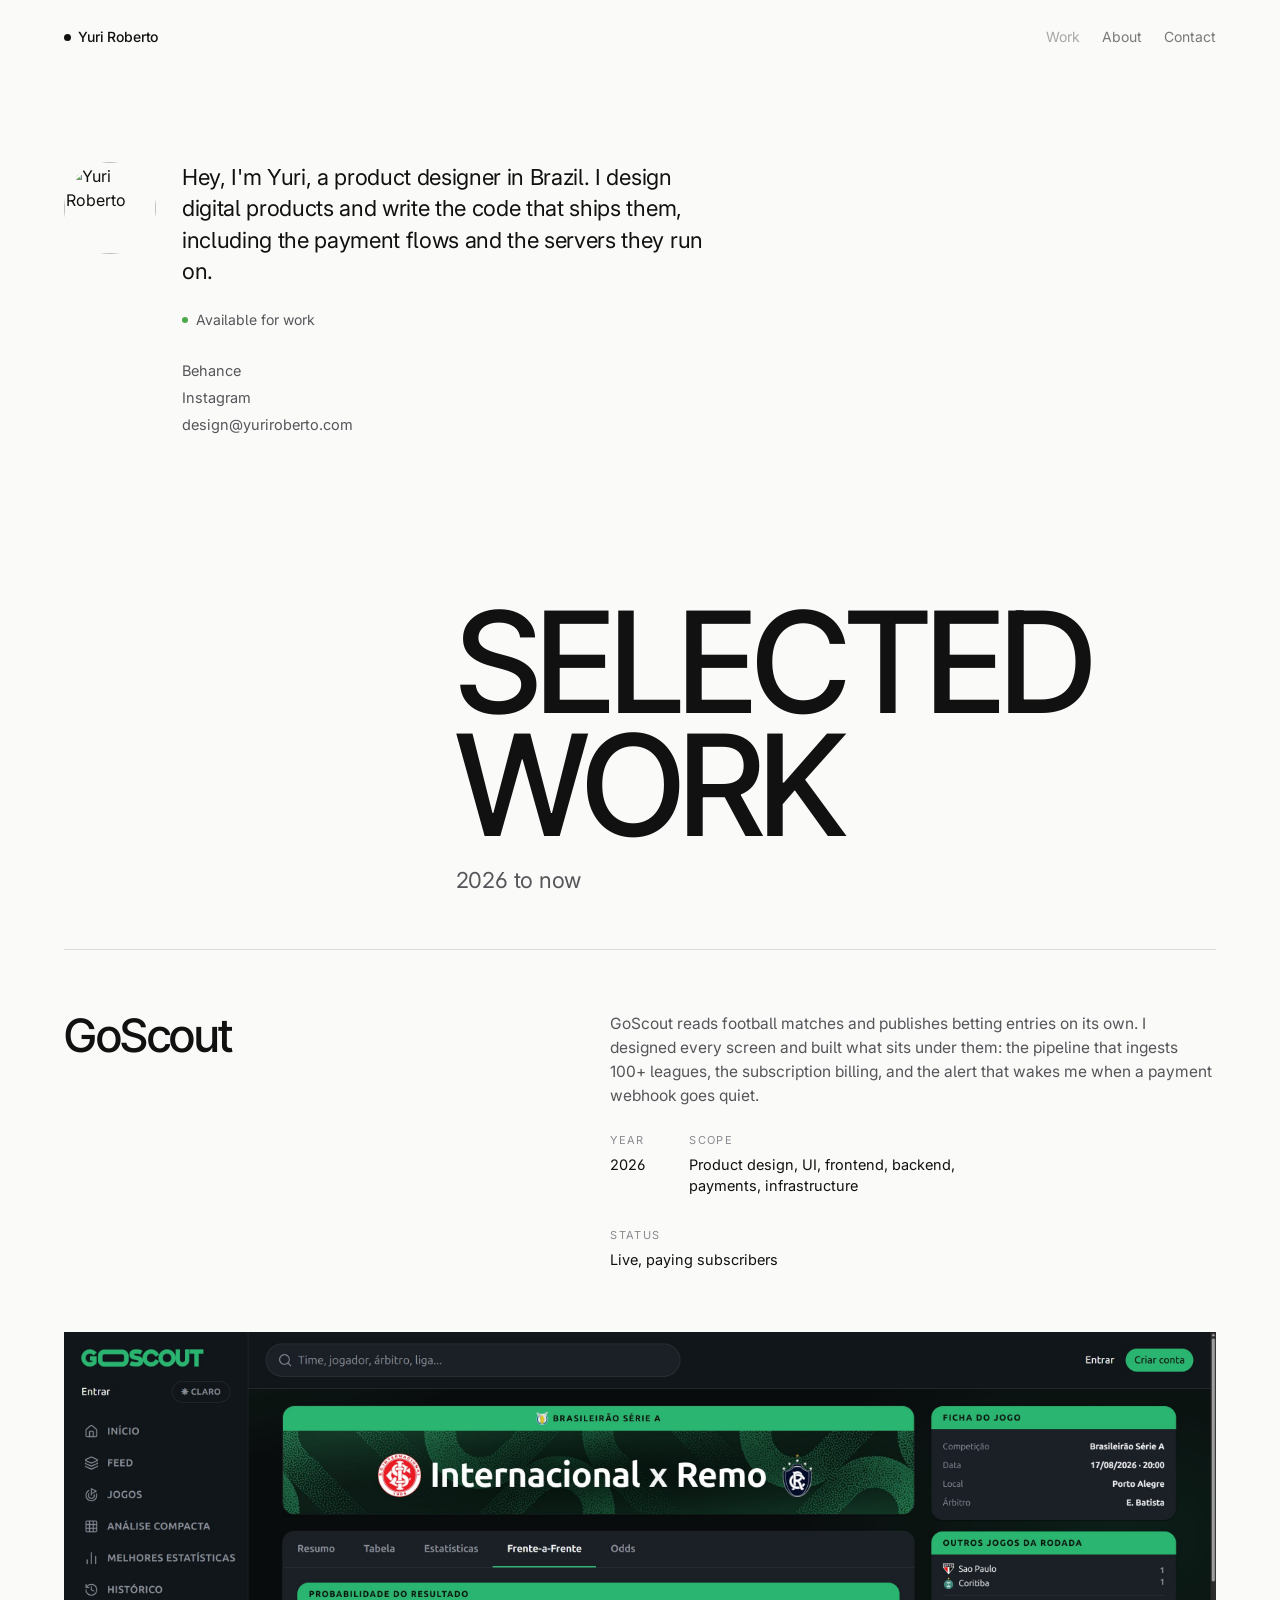
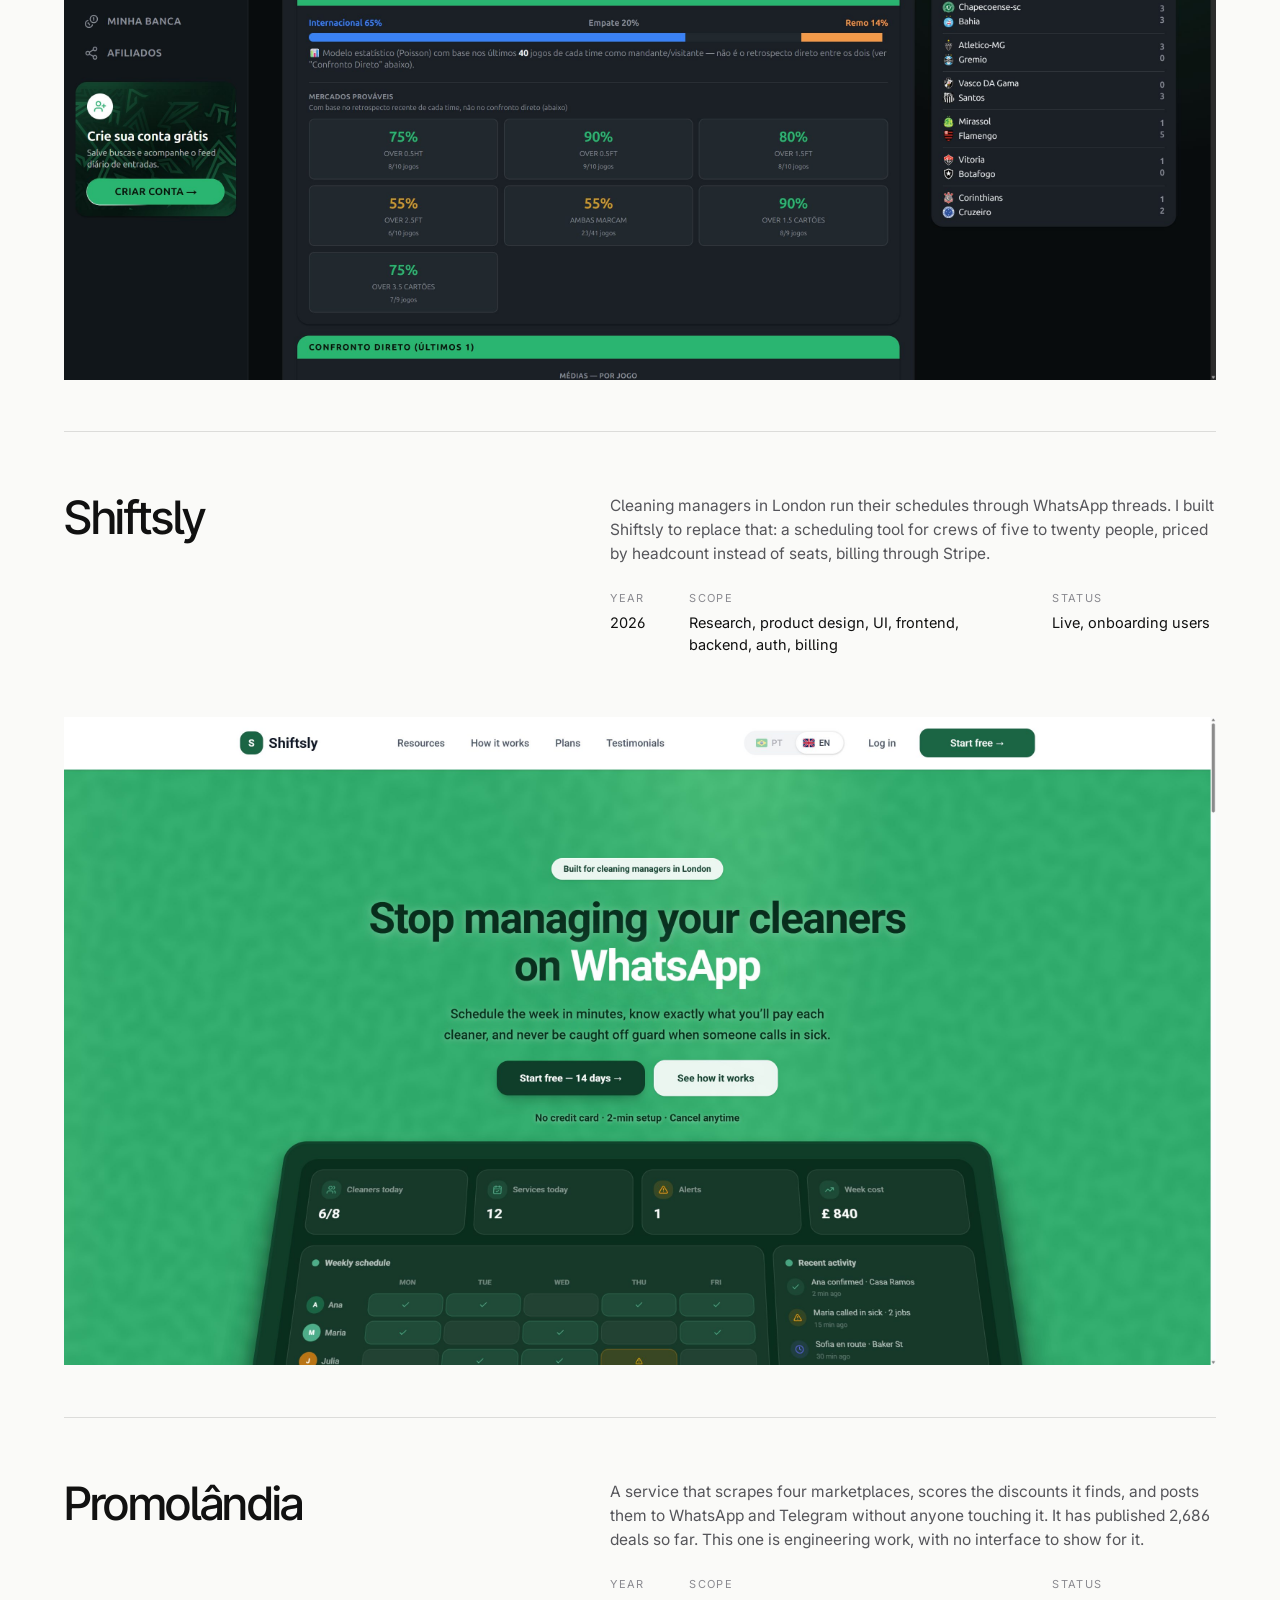
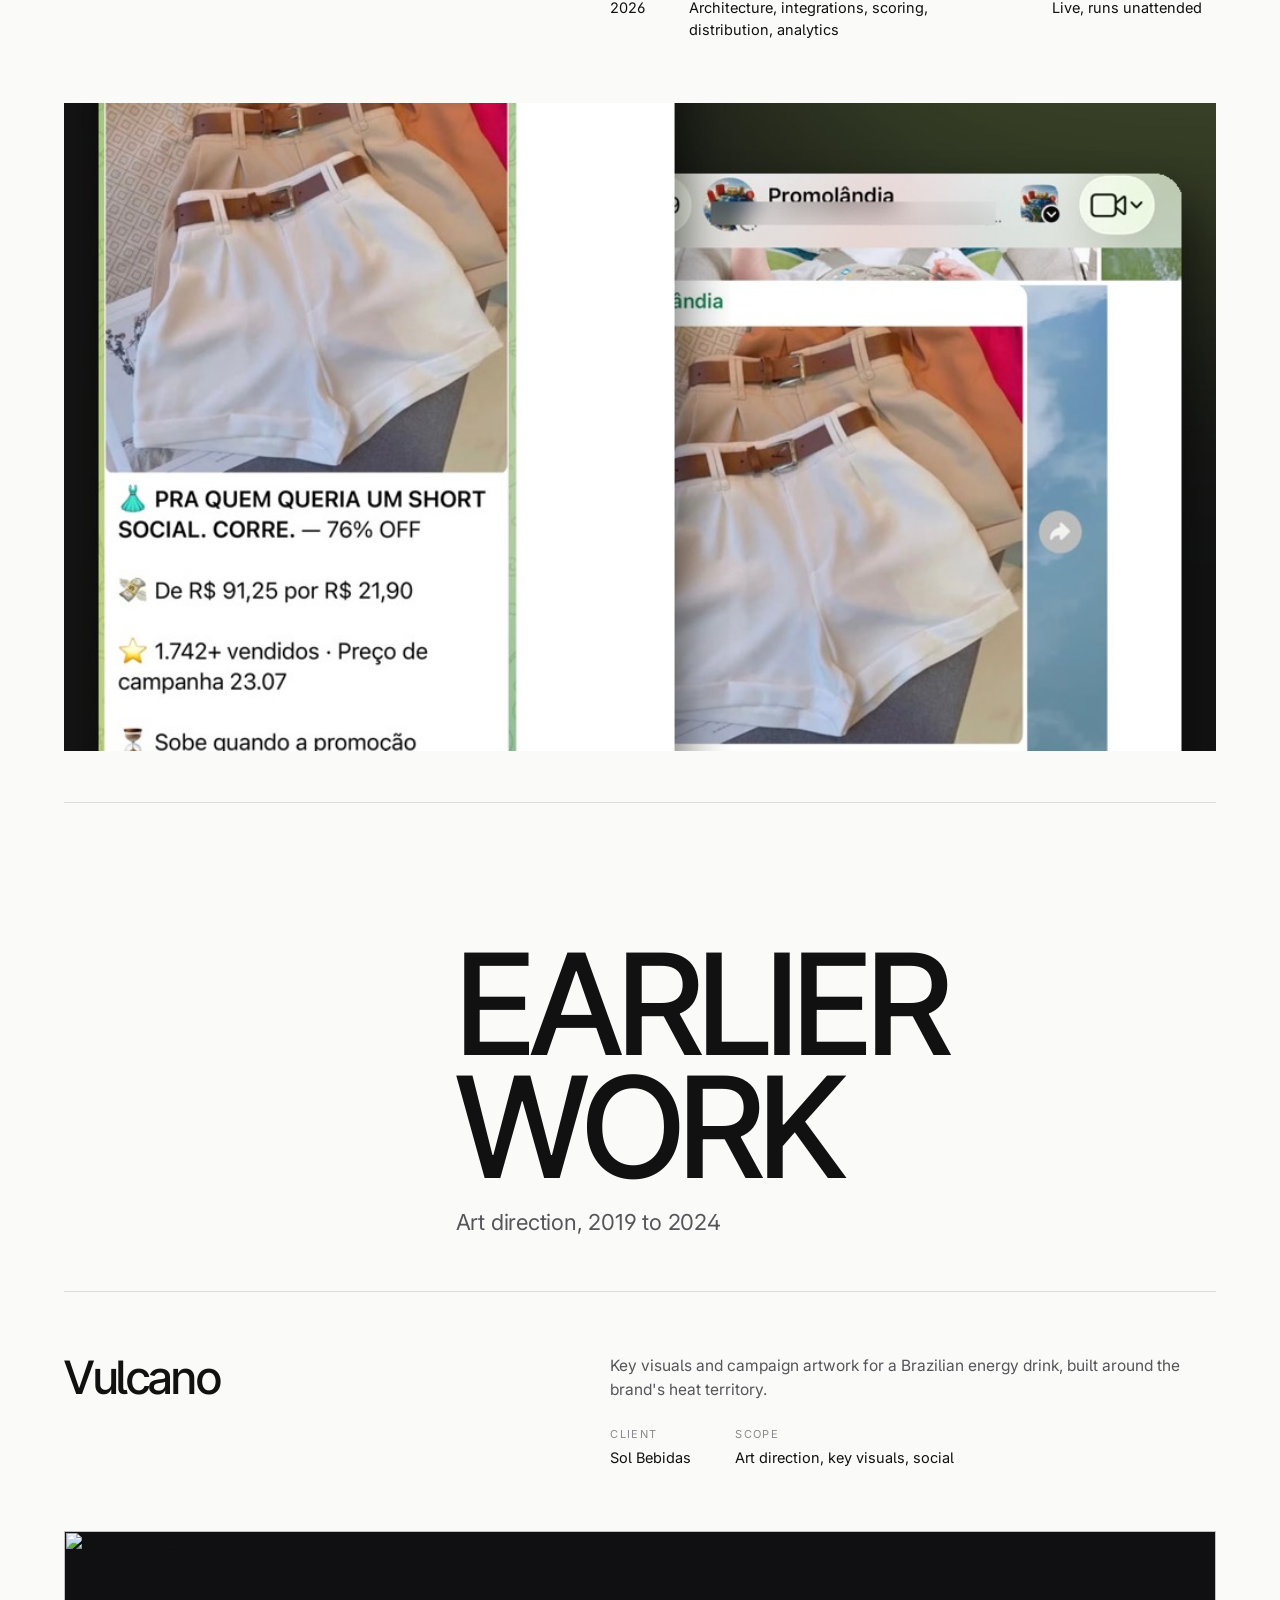
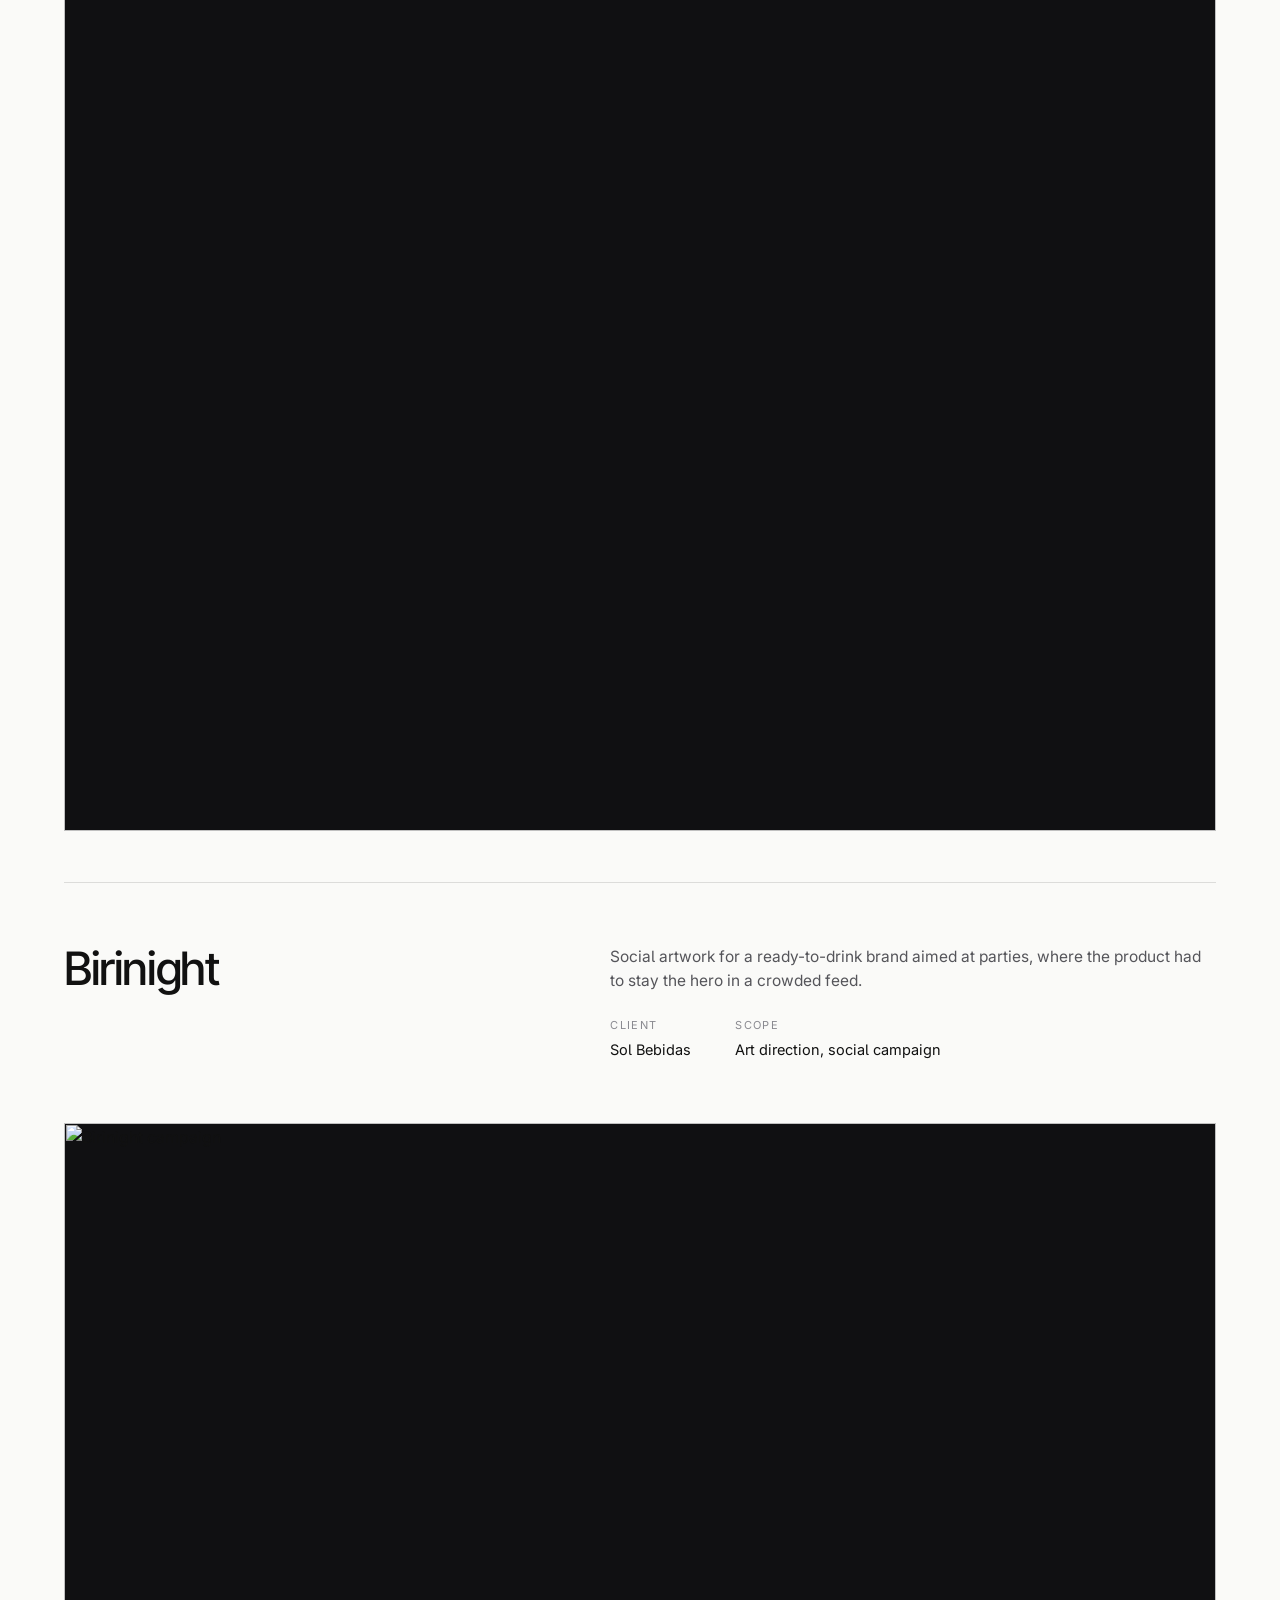
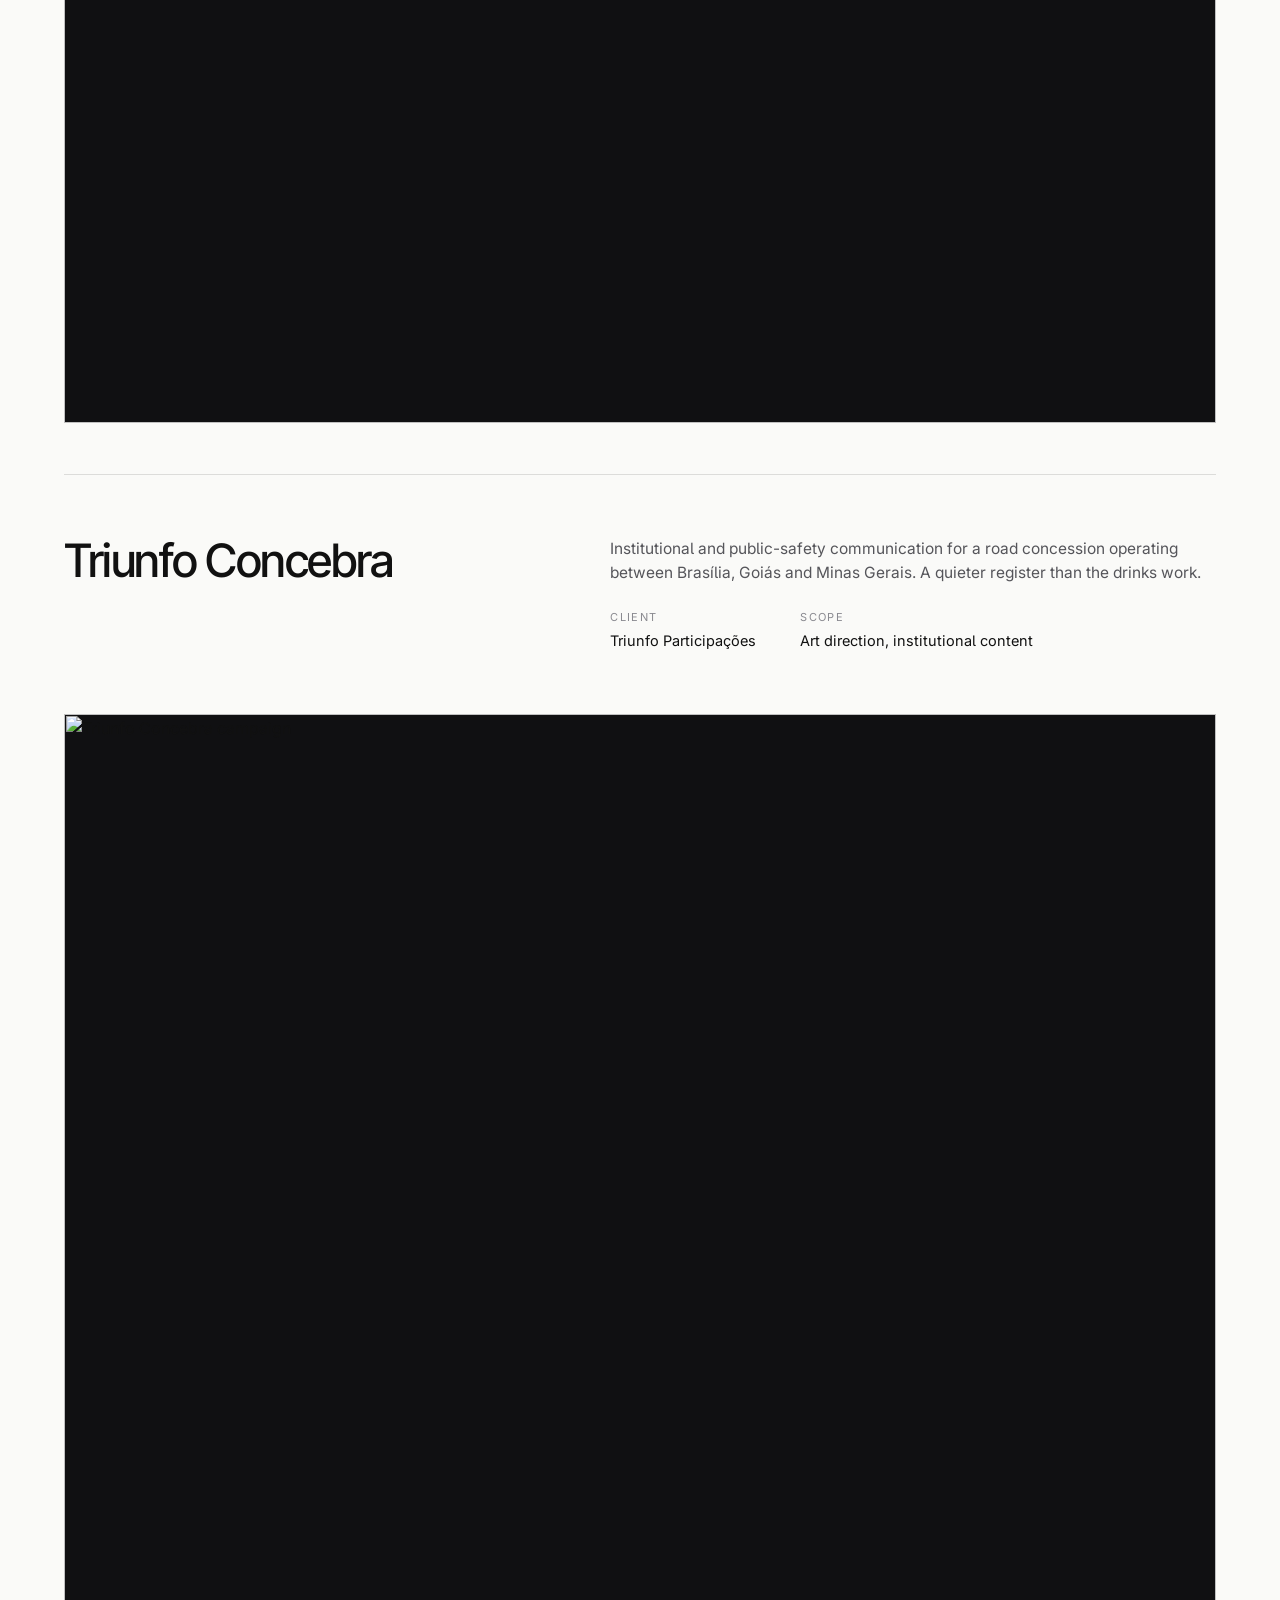
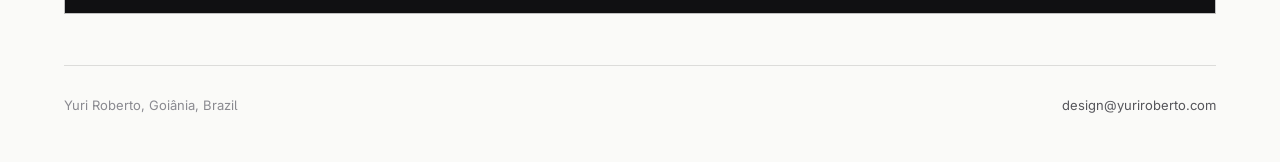
==== commit b18f58c1: "Fix broken notes-grid layout on GoScout and tighten copy across the site The .notes grid on the GoSc" ====
--- a/index.html
+++ b/index.html
@@ -97,7 +97,7 @@
     <div class="entry-head">
       <h2 class="entry-name"><a href="/projects/promolandia">Promolândia</a></h2>
       <div class="entry-body">
-        <p>A service that scrapes four marketplaces, scores the discounts it finds, and posts them to WhatsApp and Telegram without anyone touching it. It has published 2,686 deals so far. This one is engineering, not interface work.</p>
+        <p>A service that scrapes four marketplaces, scores the discounts it finds, and posts them to WhatsApp and Telegram without anyone touching it. It has published 2,686 deals so far. This one is engineering work, with no interface to show for it.</p>
         <dl class="facts">
           <div class="fact"><dt>Year</dt><dd>2026</dd></div>
           <div class="fact"><dt>Scope</dt><dd>Architecture, integrations, scoring, distribution, analytics</dd></div>
--- a/assets/site.css
+++ b/assets/site.css
@@ -324,6 +324,7 @@
   letter-spacing: 0.06em;
   padding-top: 3px;
 }
+.notes h3, .notes p { grid-column: 2; }
 .notes h3 { margin: 0 0 6px; font-size: 15.5px; font-weight: 600; }
 .notes p { margin: 0; font-size: 15px; line-height: 1.6; color: var(--ink-2); }
 
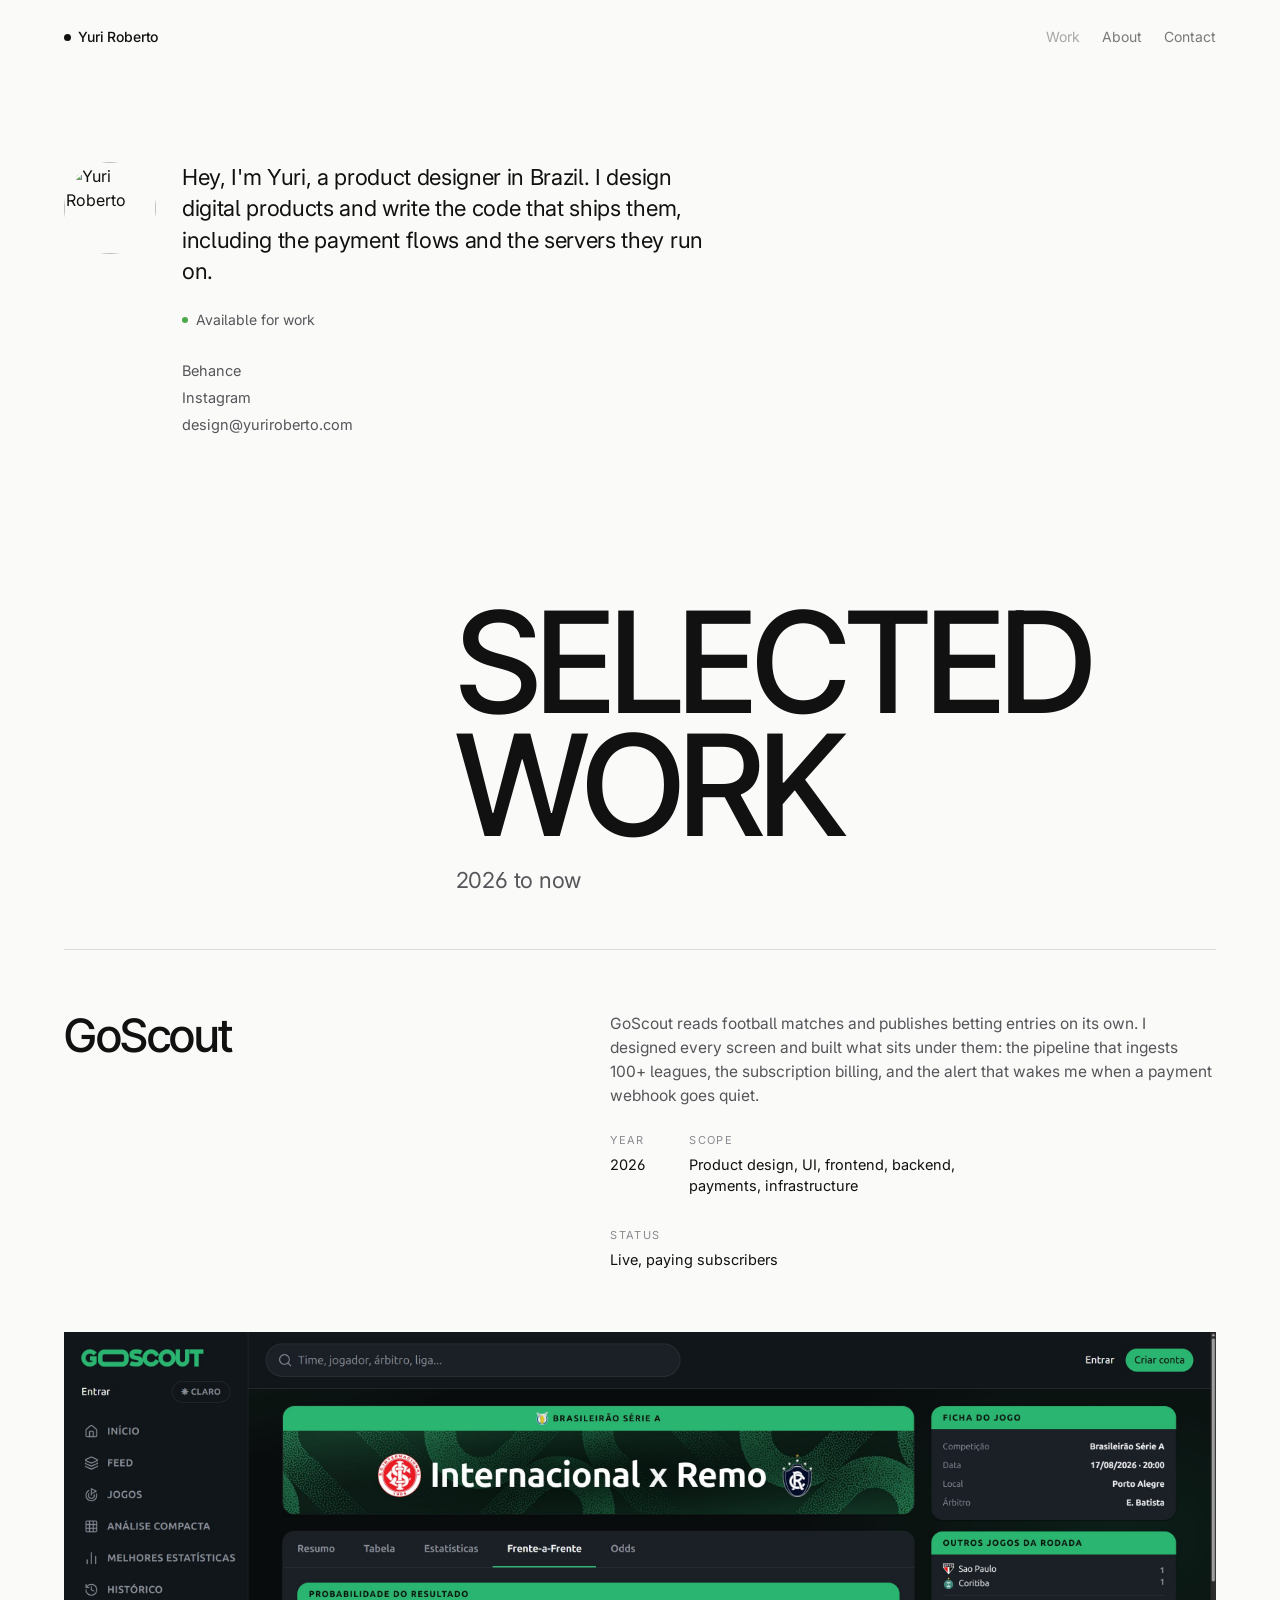
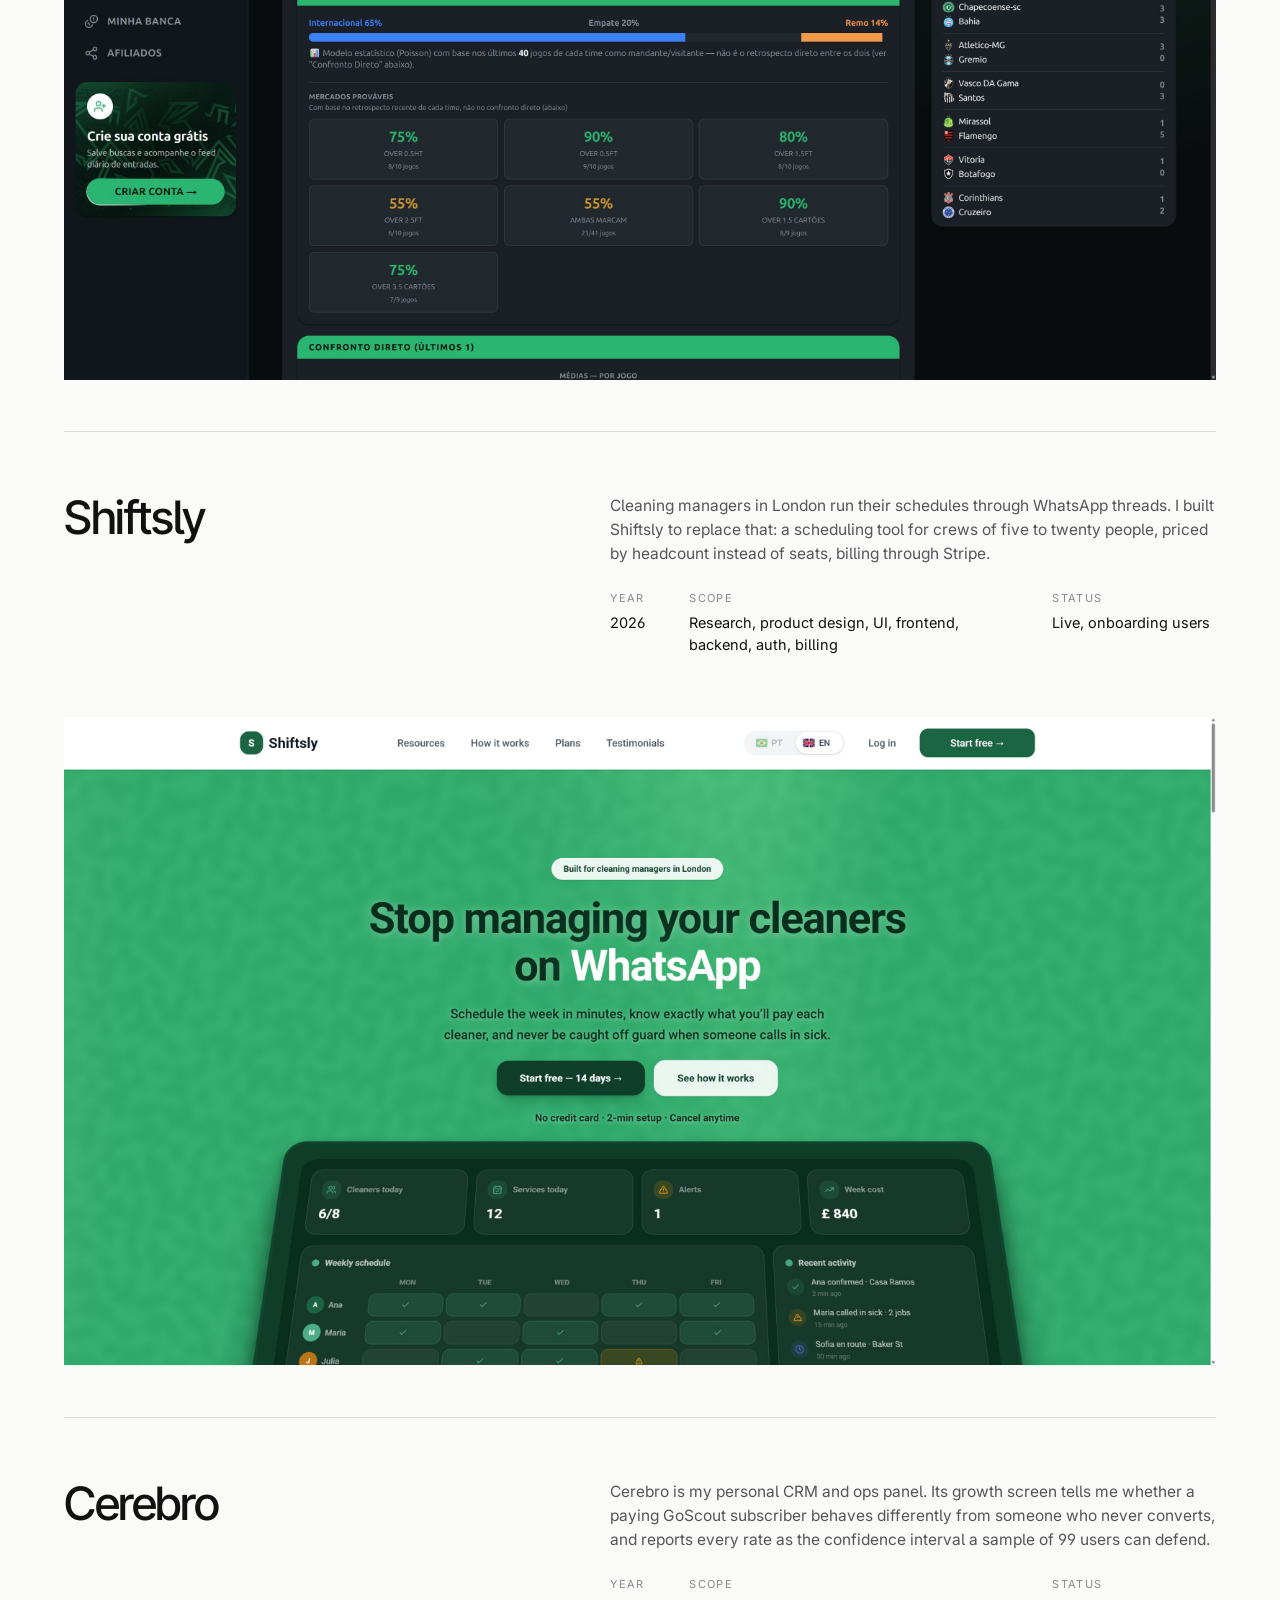
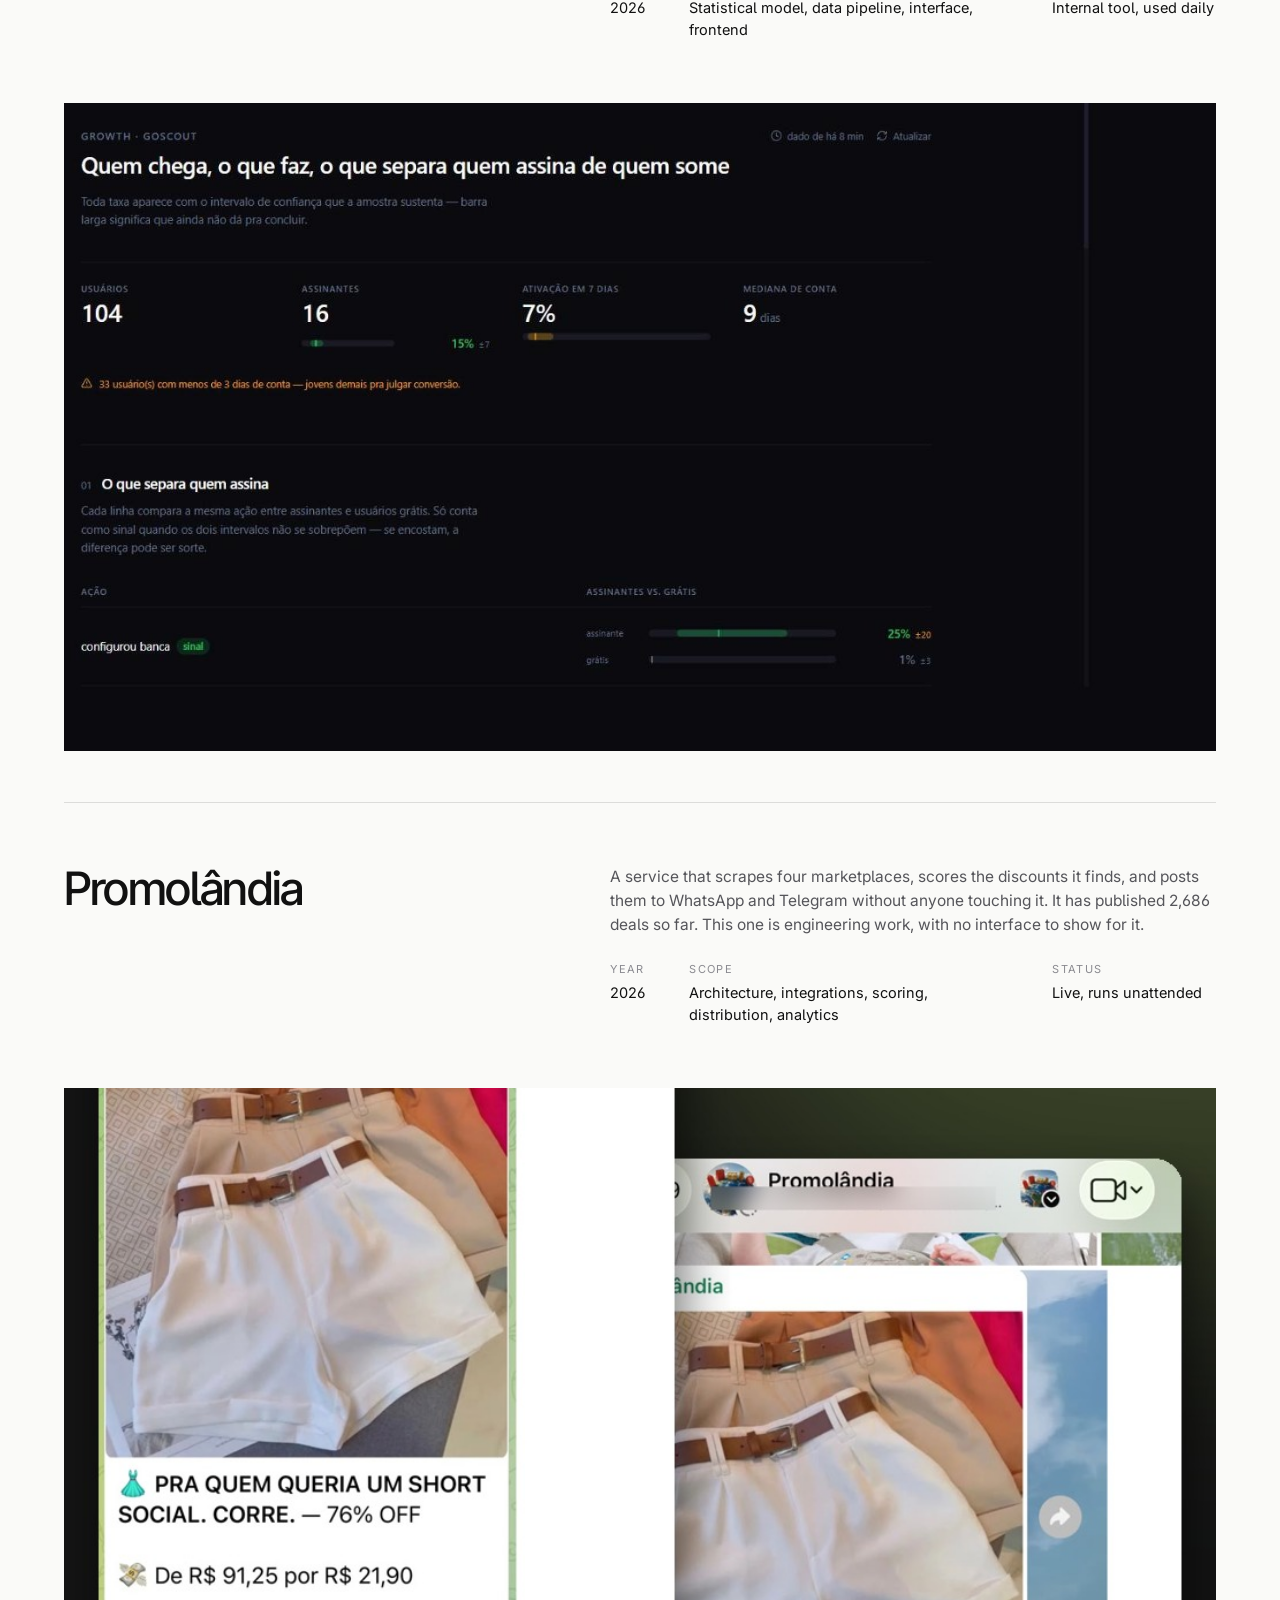
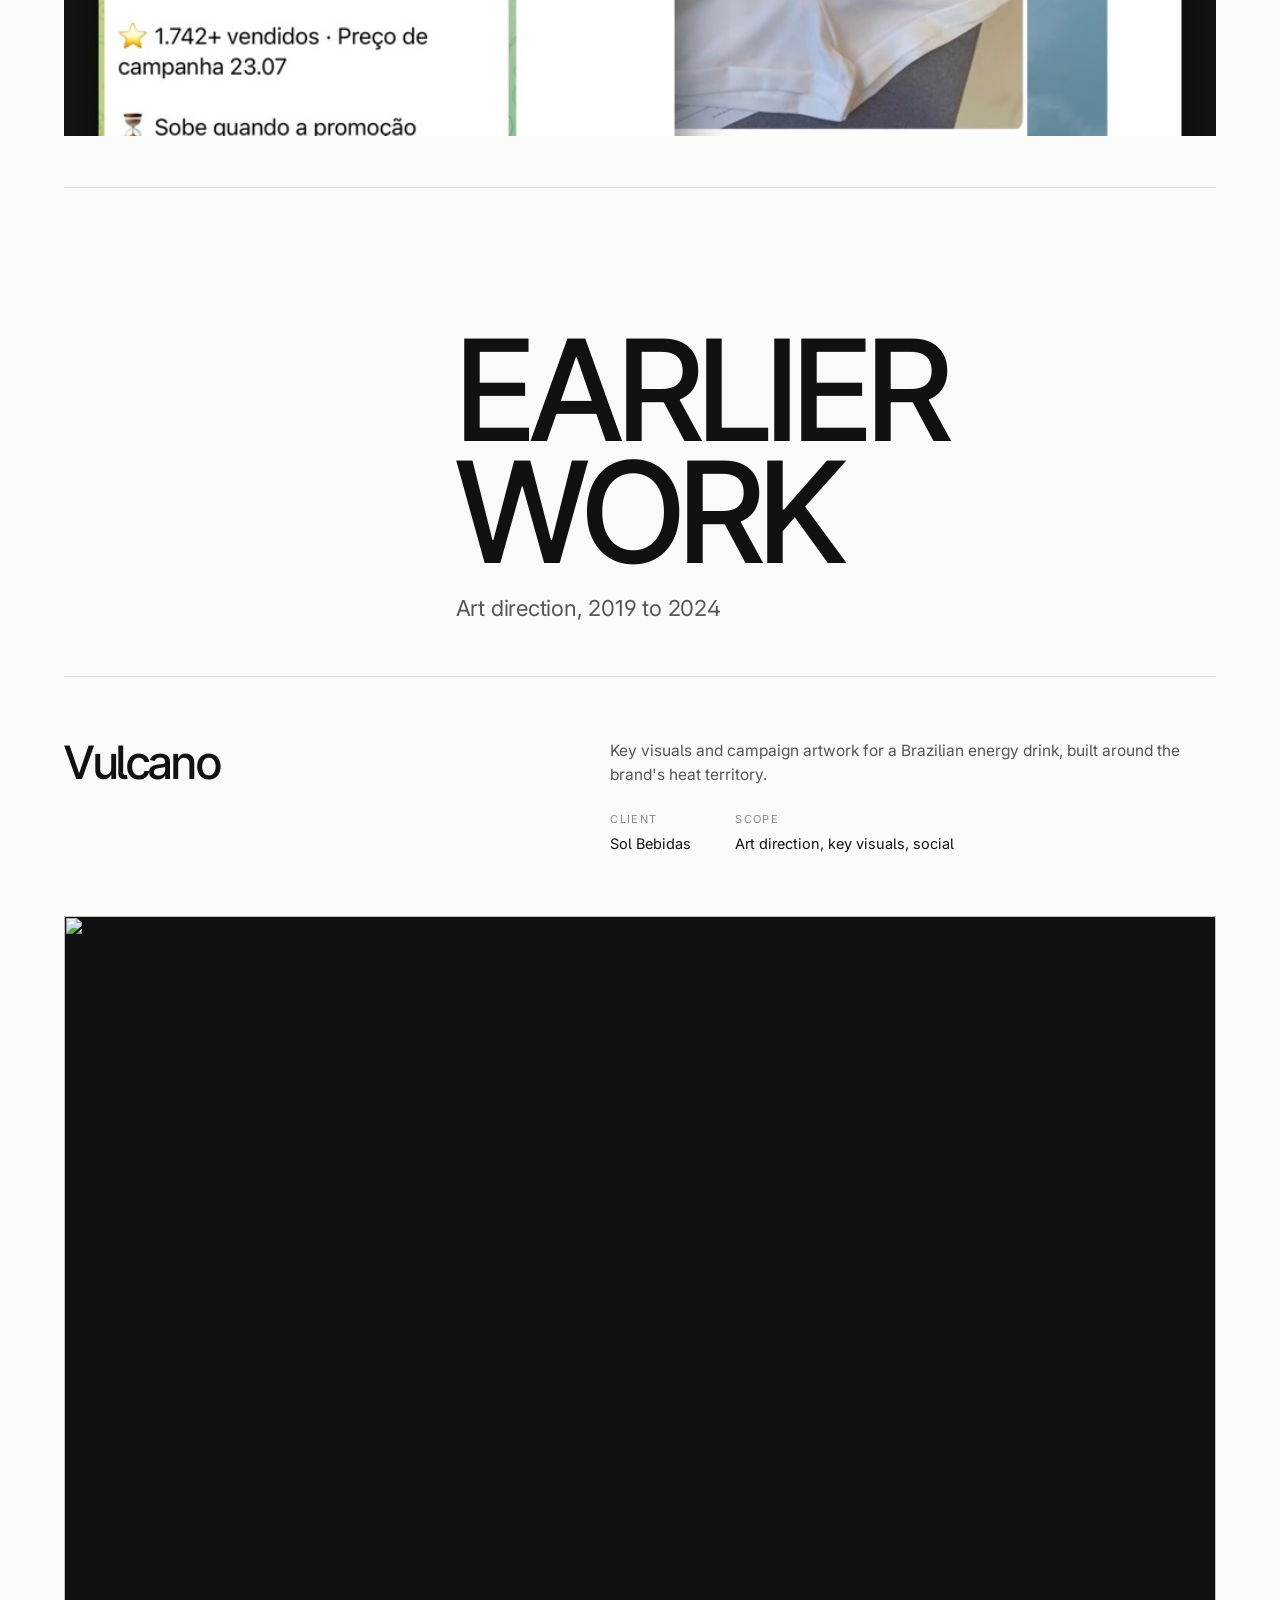
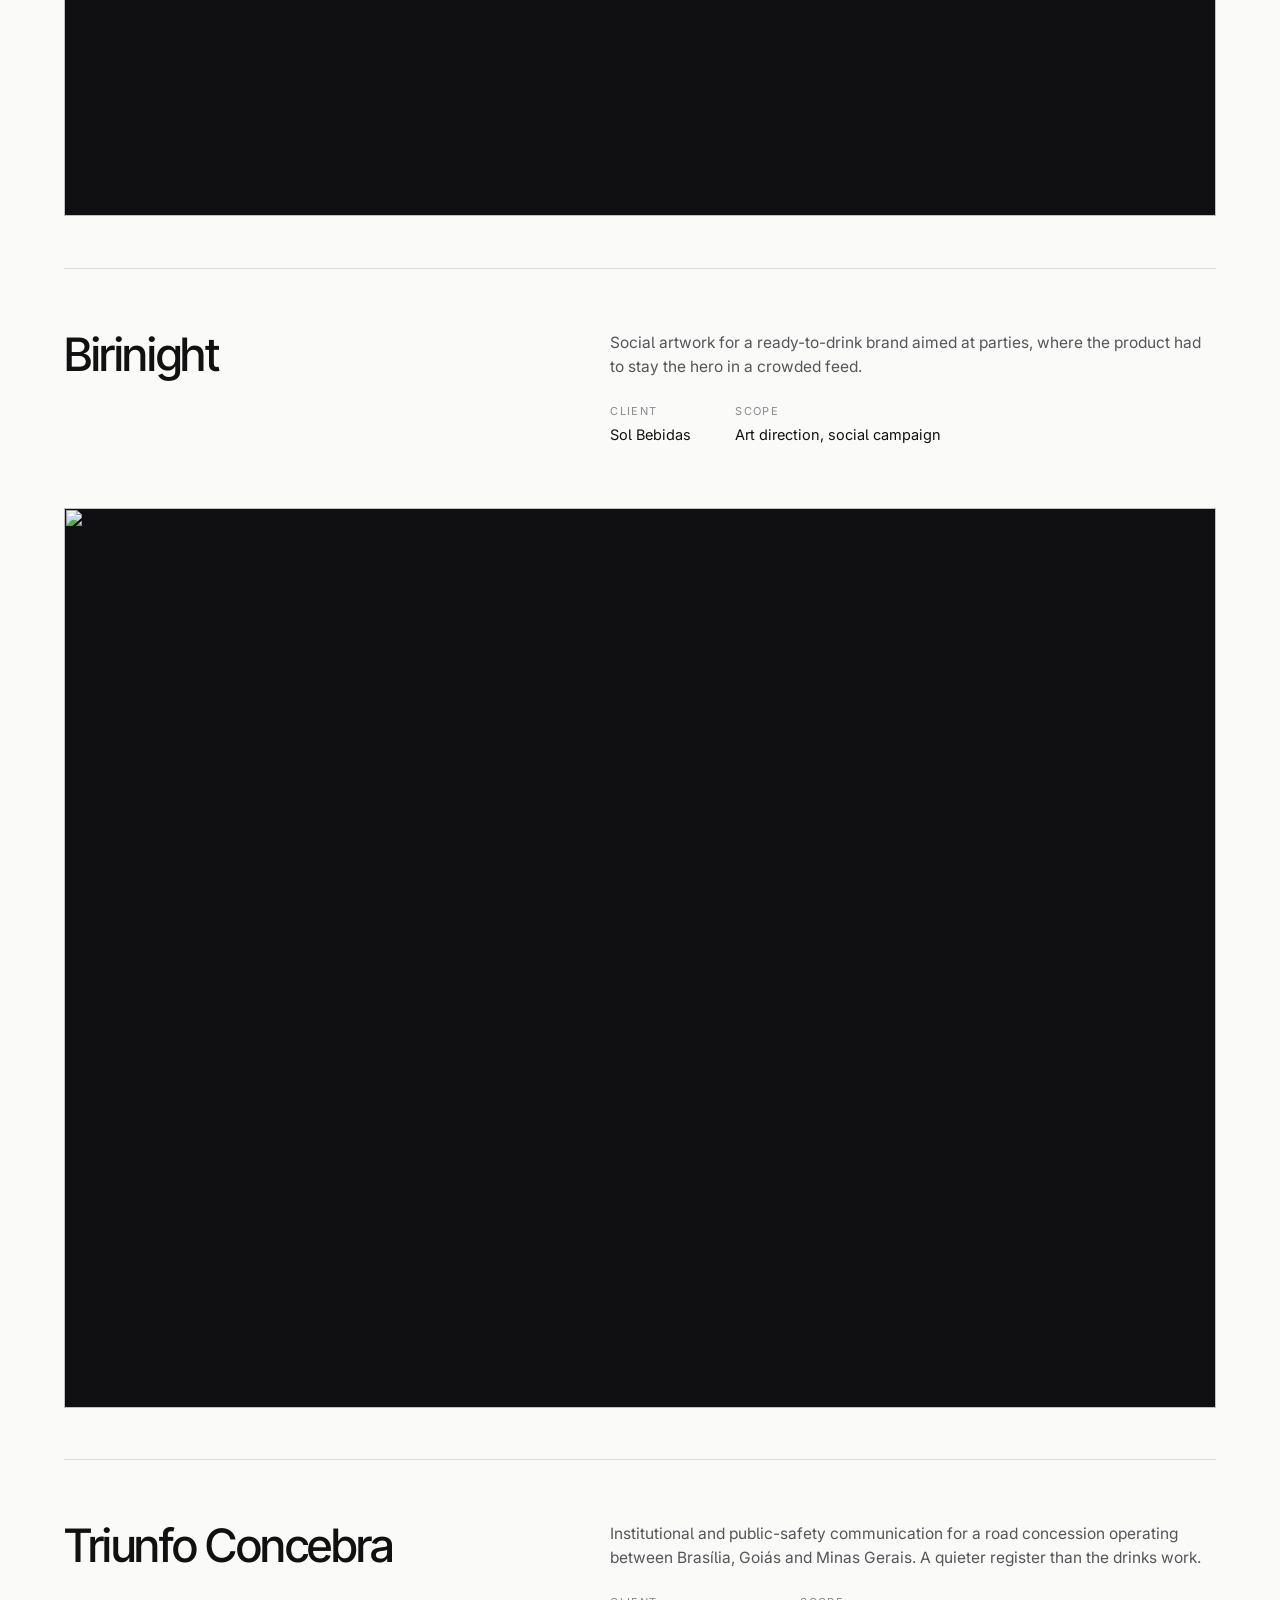
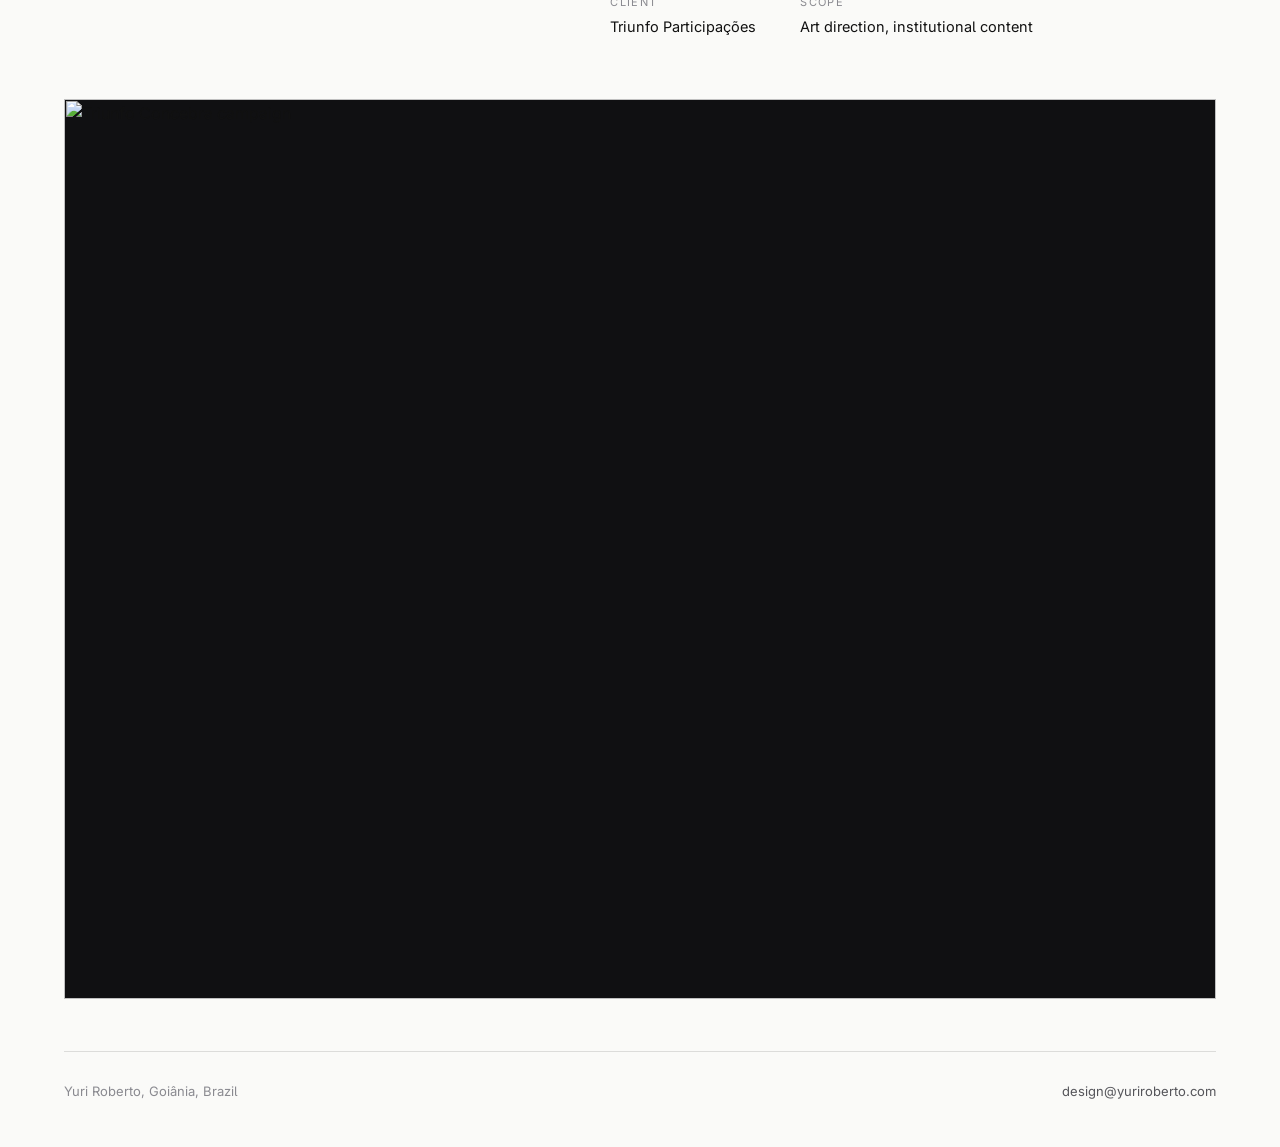
==== commit e8701441: "Add Cerebro case study: a growth panel that admits what it doesn't know Fourth case on the home page" ====
--- a/index.html
+++ b/index.html
@@ -95,6 +95,25 @@
 
   <article class="entry" data-reveal>
     <div class="entry-head">
+      <h2 class="entry-name"><a href="/projects/cerebro">Cerebro</a></h2>
+      <div class="entry-body">
+        <p>Cerebro is my personal CRM and ops panel. Its growth screen tells me whether a paying GoScout subscriber behaves differently from someone who never converts, and reports every rate as the confidence interval a sample of 99 users can defend.</p>
+        <dl class="facts">
+          <div class="fact"><dt>Year</dt><dd>2026</dd></div>
+          <div class="fact"><dt>Scope</dt><dd>Statistical model, data pipeline, interface, frontend</dd></div>
+          <div class="fact"><dt>Status</dt><dd>Internal tool, used daily</dd></div>
+        </dl>
+      </div>
+    </div>
+    <div class="entry-media">
+      <a href="/projects/cerebro"><img src="/projects/cerebro/assets/overview.jpg" alt="Cerebro growth panel showing user counts and subscriber rate as confidence intervals" loading="lazy"></a>
+    </div>
+  </article>
+
+  <hr class="rule">
+
+  <article class="entry" data-reveal>
+    <div class="entry-head">
       <h2 class="entry-name"><a href="/projects/promolandia">Promolândia</a></h2>
       <div class="entry-body">
         <p>A service that scrapes four marketplaces, scores the discounts it finds, and posts them to WhatsApp and Telegram without anyone touching it. It has published 2,686 deals so far. This one is engineering work, with no interface to show for it.</p>
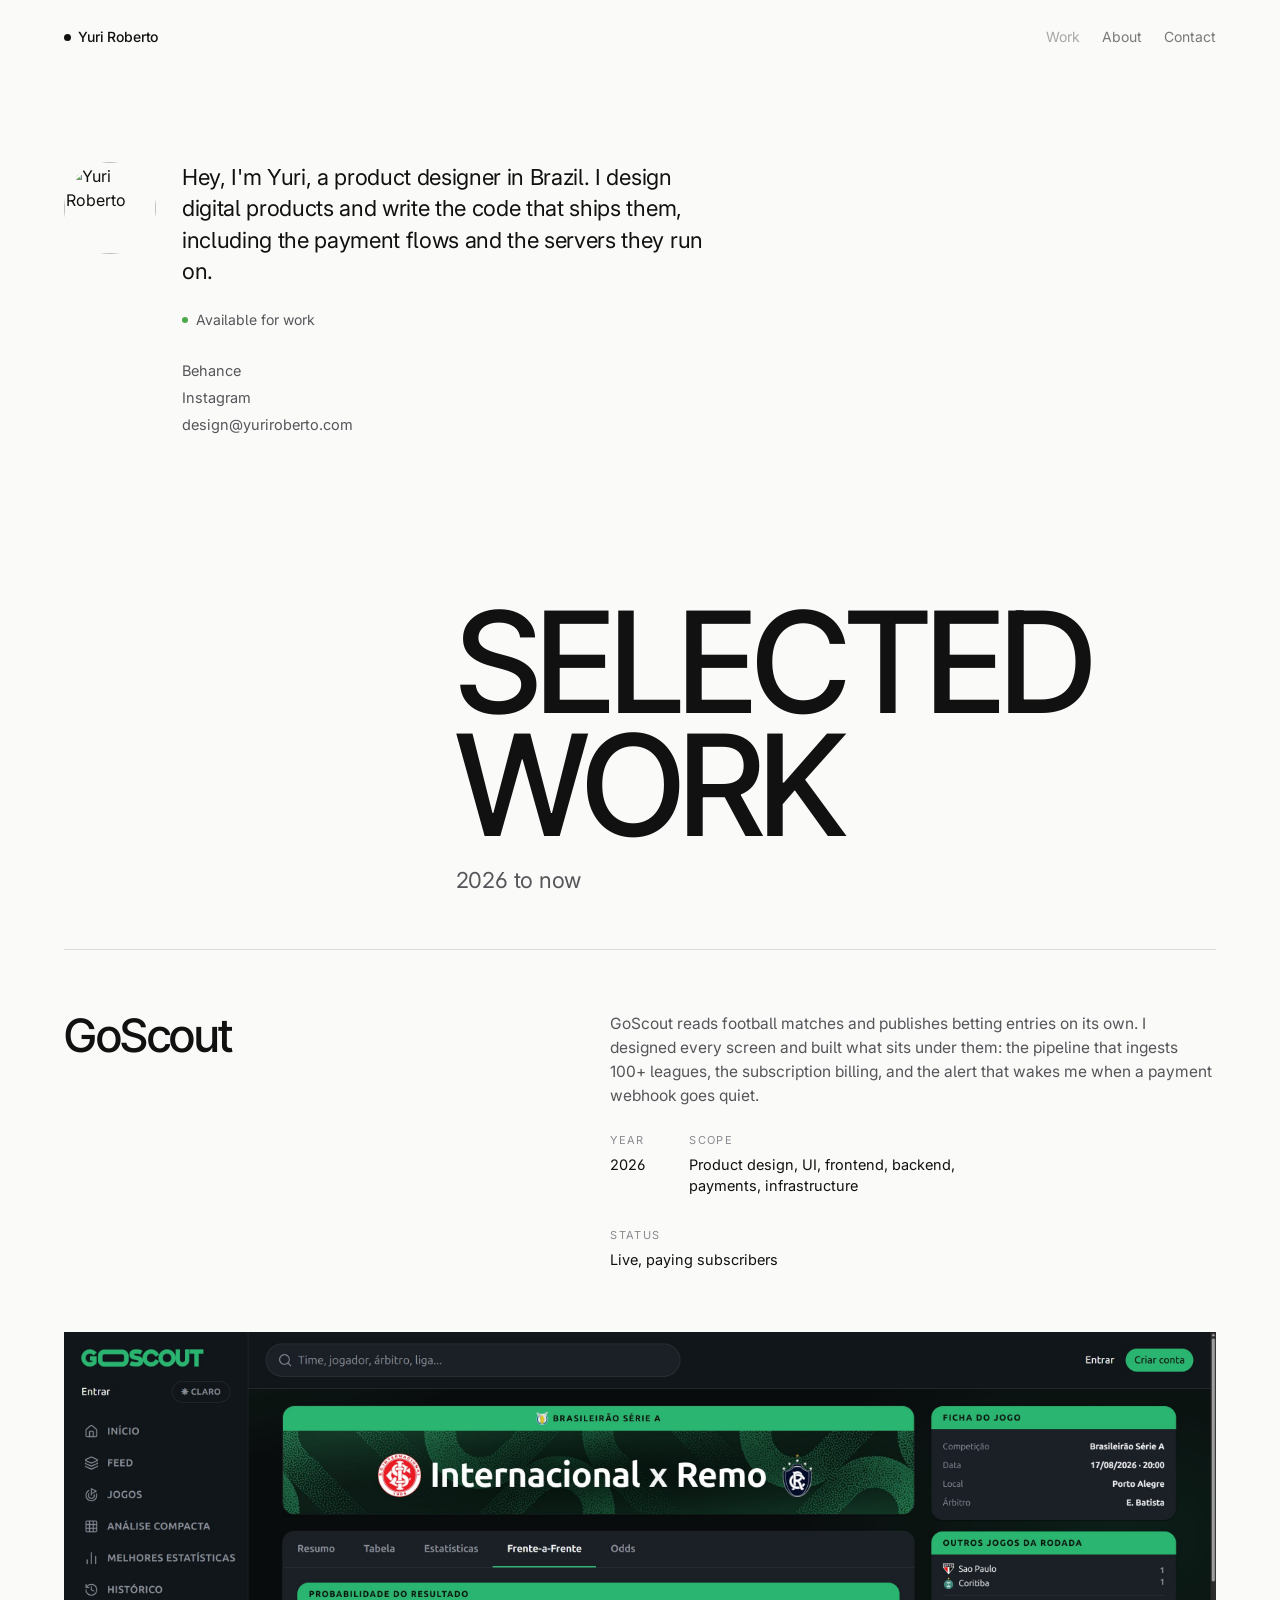
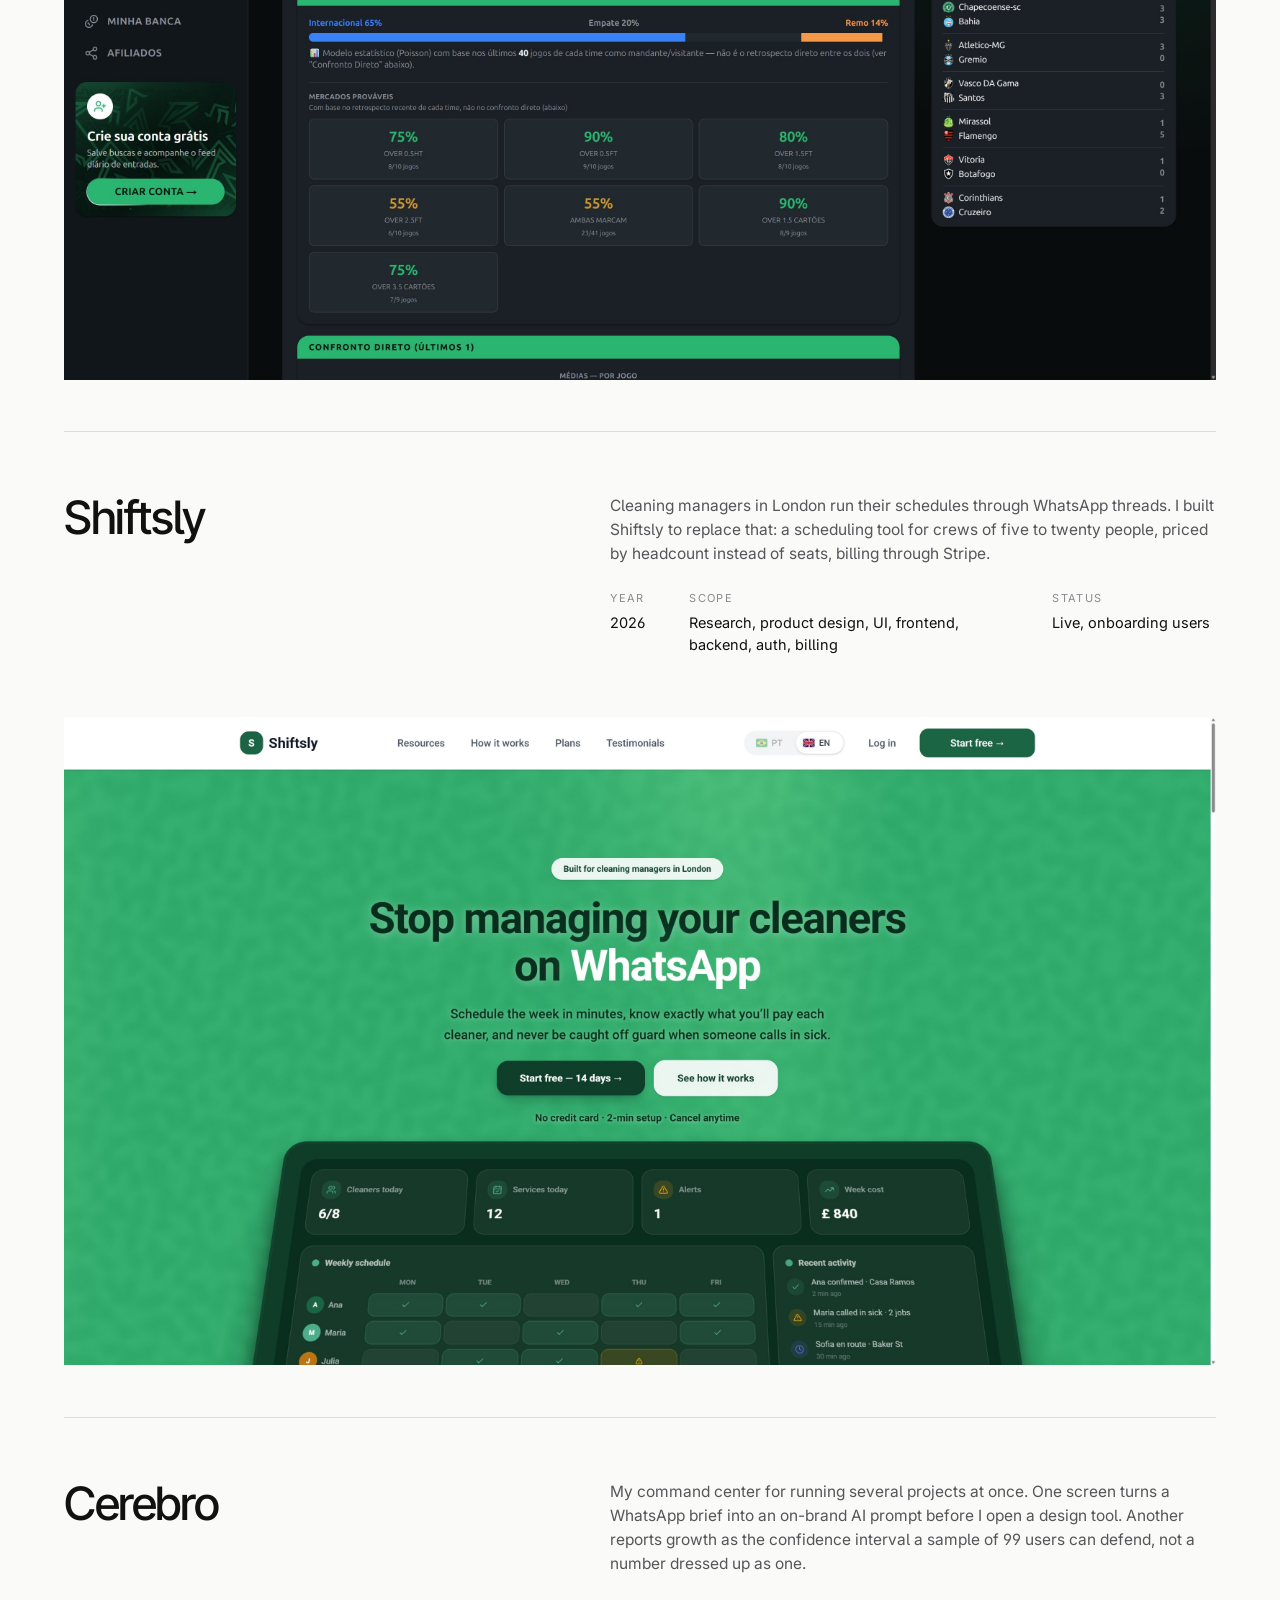
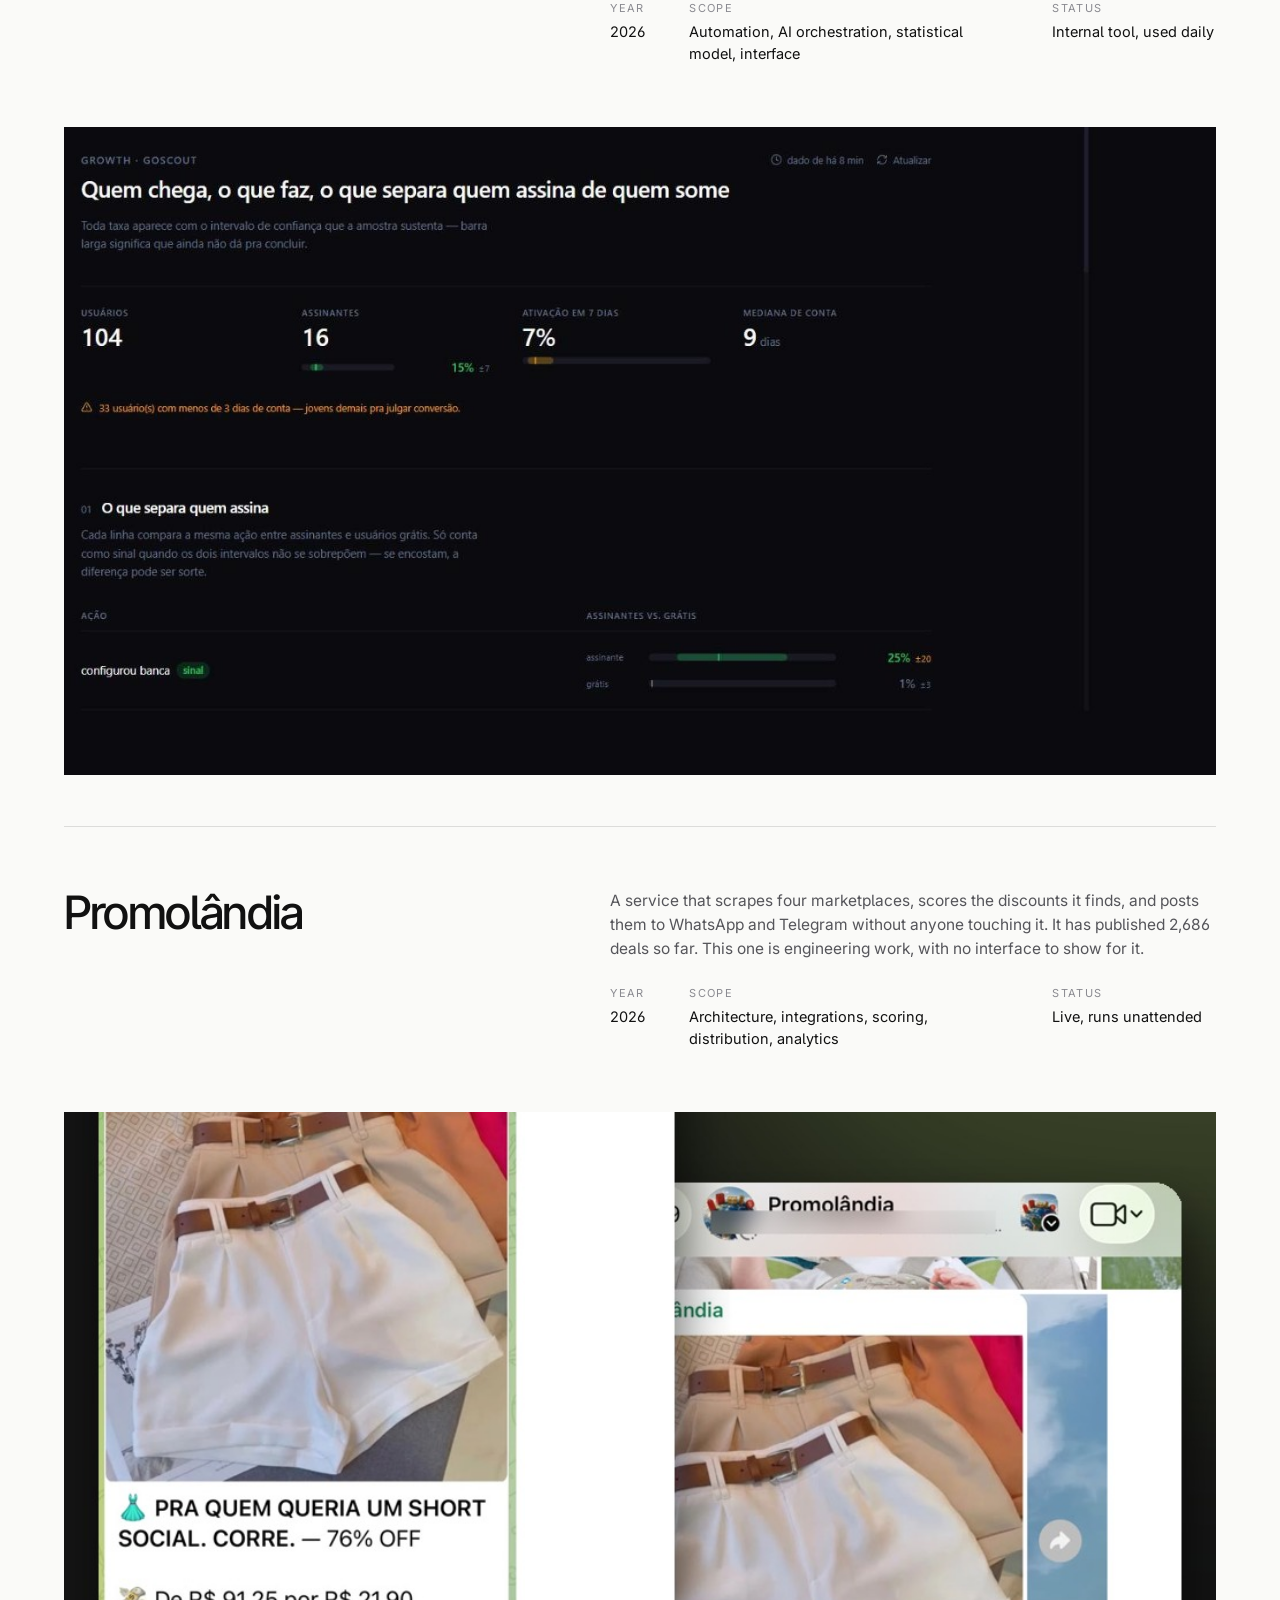
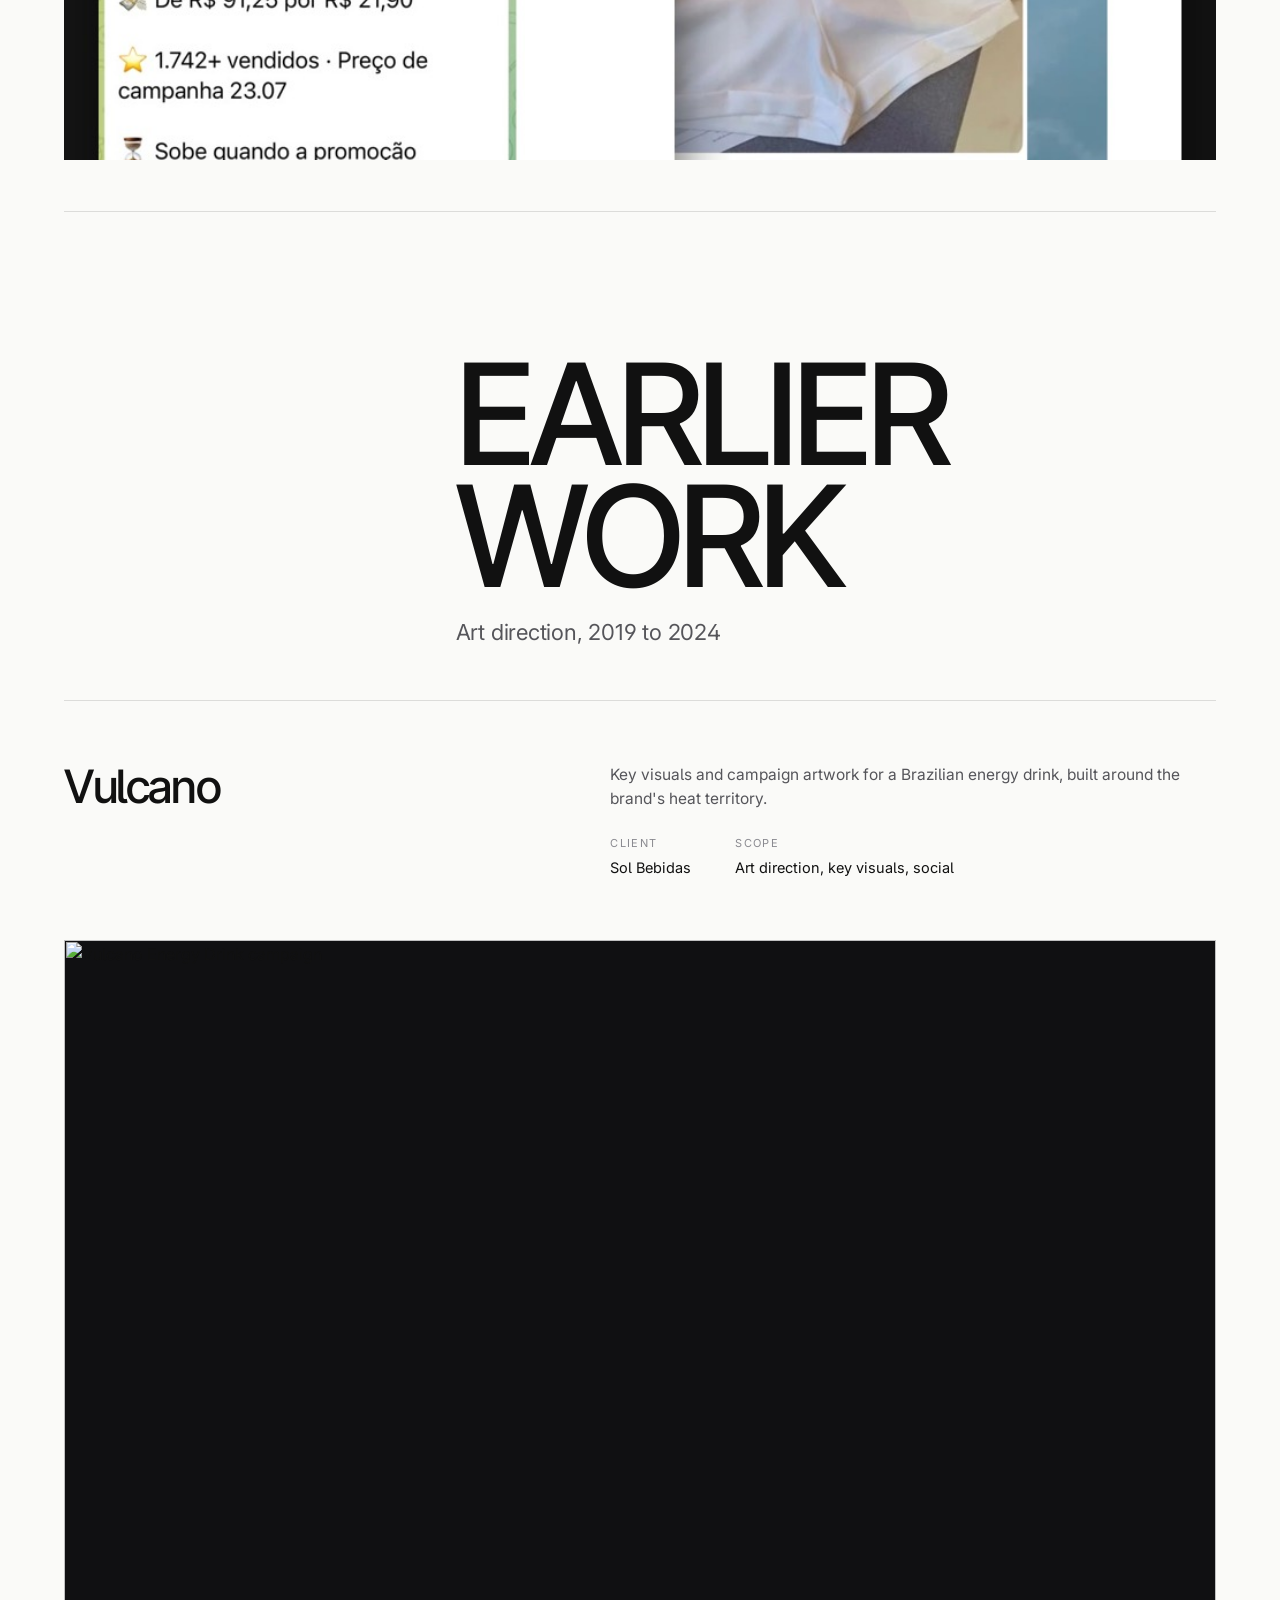
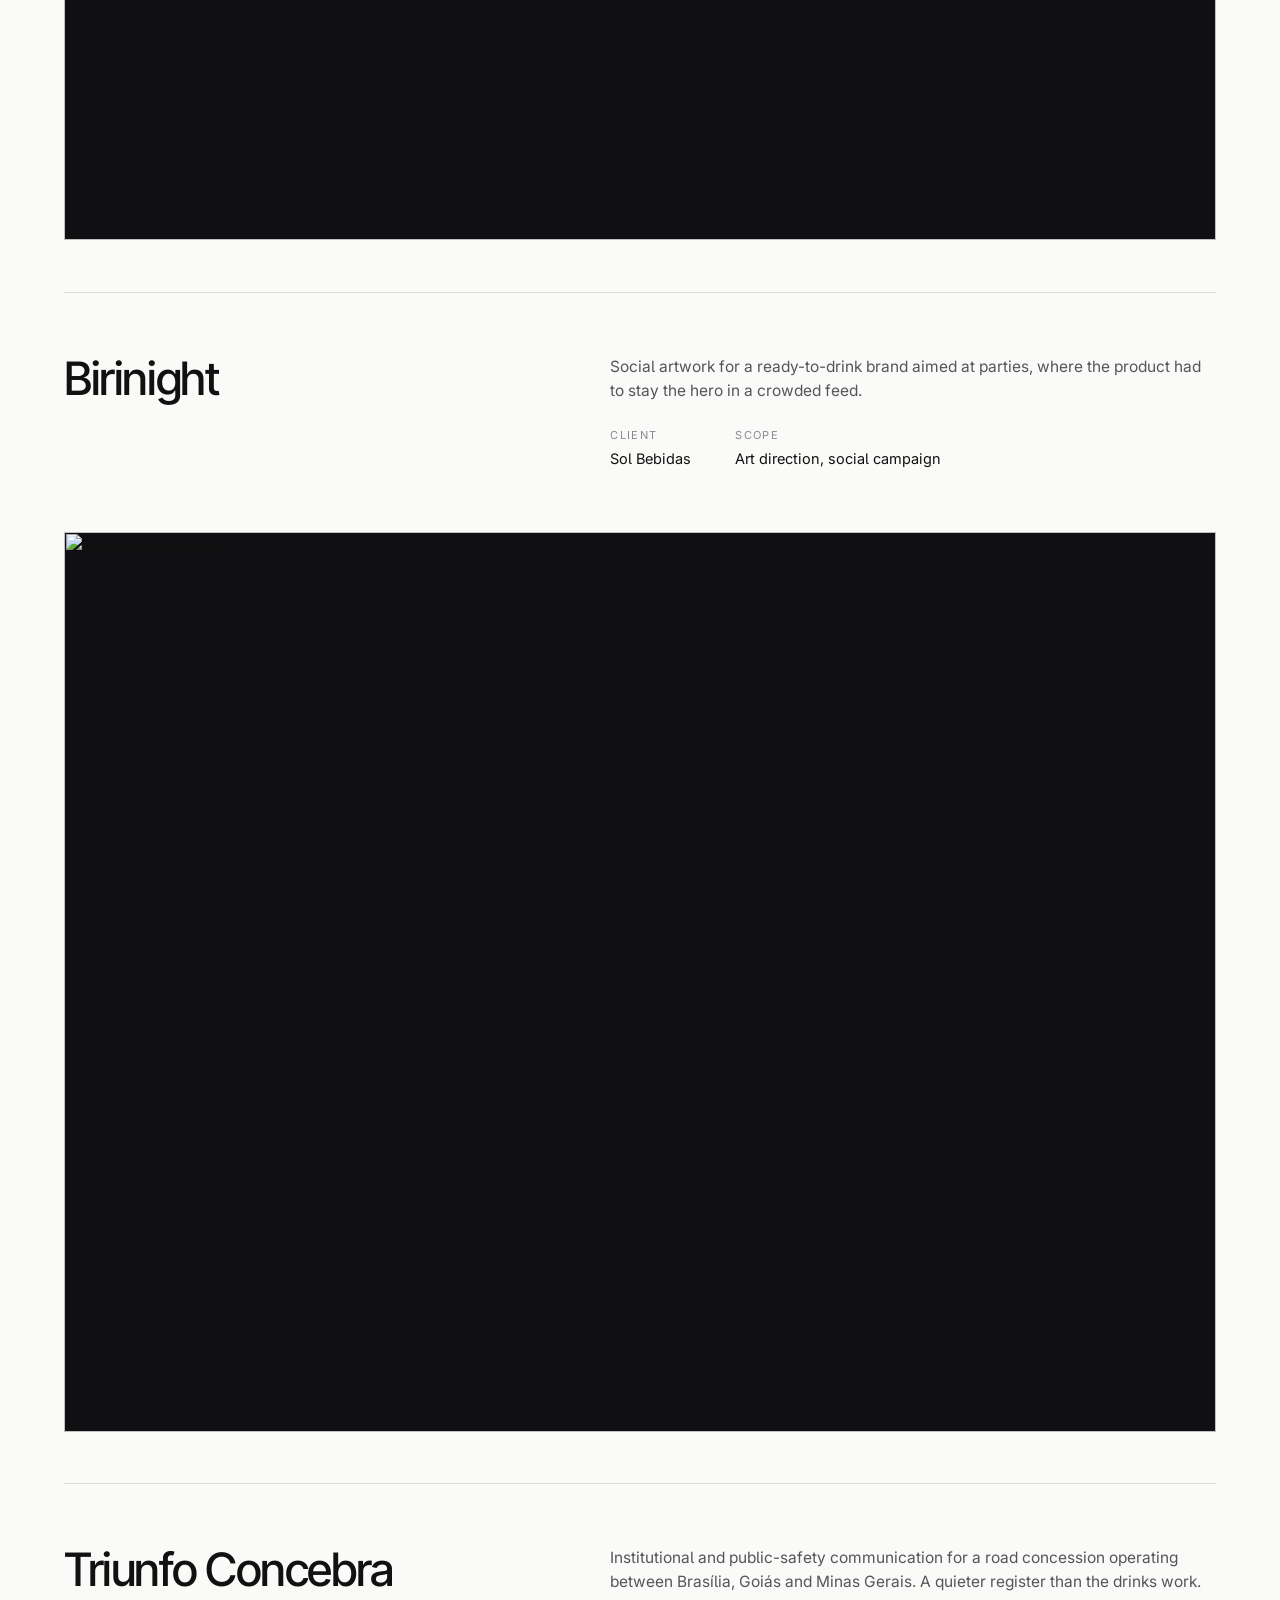
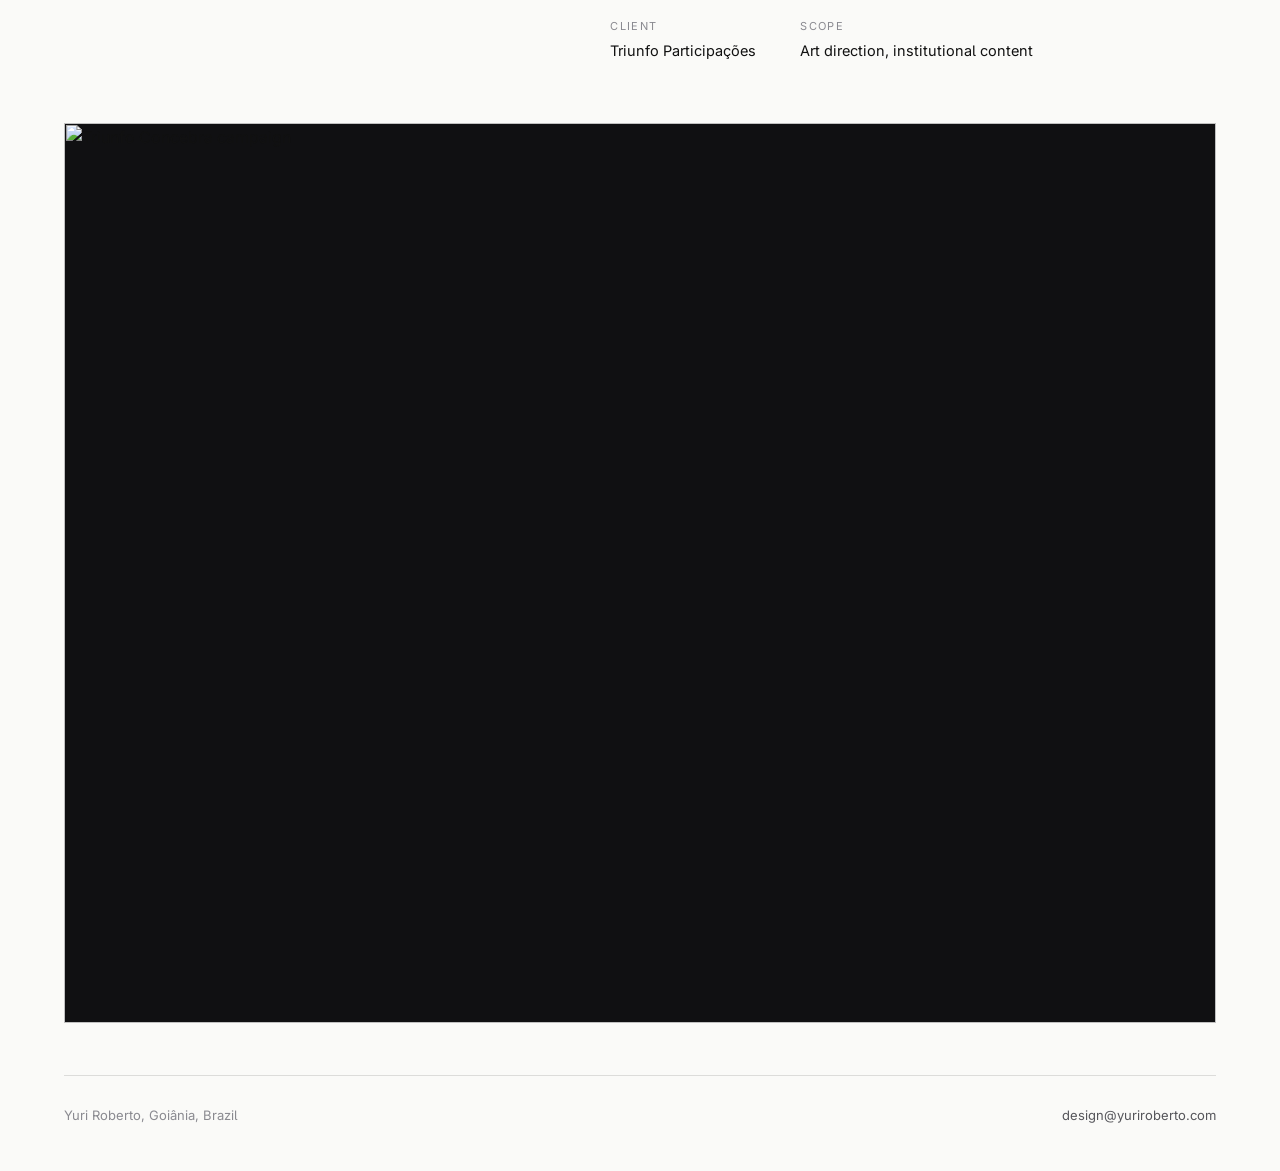
==== commit cd943341: "Reframe Cerebro case around why it exists, not just the growth panel The first version treated Cereb" ====
--- a/index.html
+++ b/index.html
@@ -97,10 +97,10 @@
     <div class="entry-head">
       <h2 class="entry-name"><a href="/projects/cerebro">Cerebro</a></h2>
       <div class="entry-body">
-        <p>Cerebro is my personal CRM and ops panel. Its growth screen tells me whether a paying GoScout subscriber behaves differently from someone who never converts, and reports every rate as the confidence interval a sample of 99 users can defend.</p>
-        <dl class="facts">
-          <div class="fact"><dt>Year</dt><dd>2026</dd></div>
-          <div class="fact"><dt>Scope</dt><dd>Statistical model, data pipeline, interface, frontend</dd></div>
+        <p>My command center for running several projects at once. One screen turns a WhatsApp brief into an on-brand AI prompt before I open a design tool. Another reports growth as the confidence interval a sample of 99 users can defend, not a number dressed up as one.</p>
+        <dl class="facts">
+          <div class="fact"><dt>Year</dt><dd>2026</dd></div>
+          <div class="fact"><dt>Scope</dt><dd>Automation, AI orchestration, statistical model, interface</dd></div>
           <div class="fact"><dt>Status</dt><dd>Internal tool, used daily</dd></div>
         </dl>
       </div>
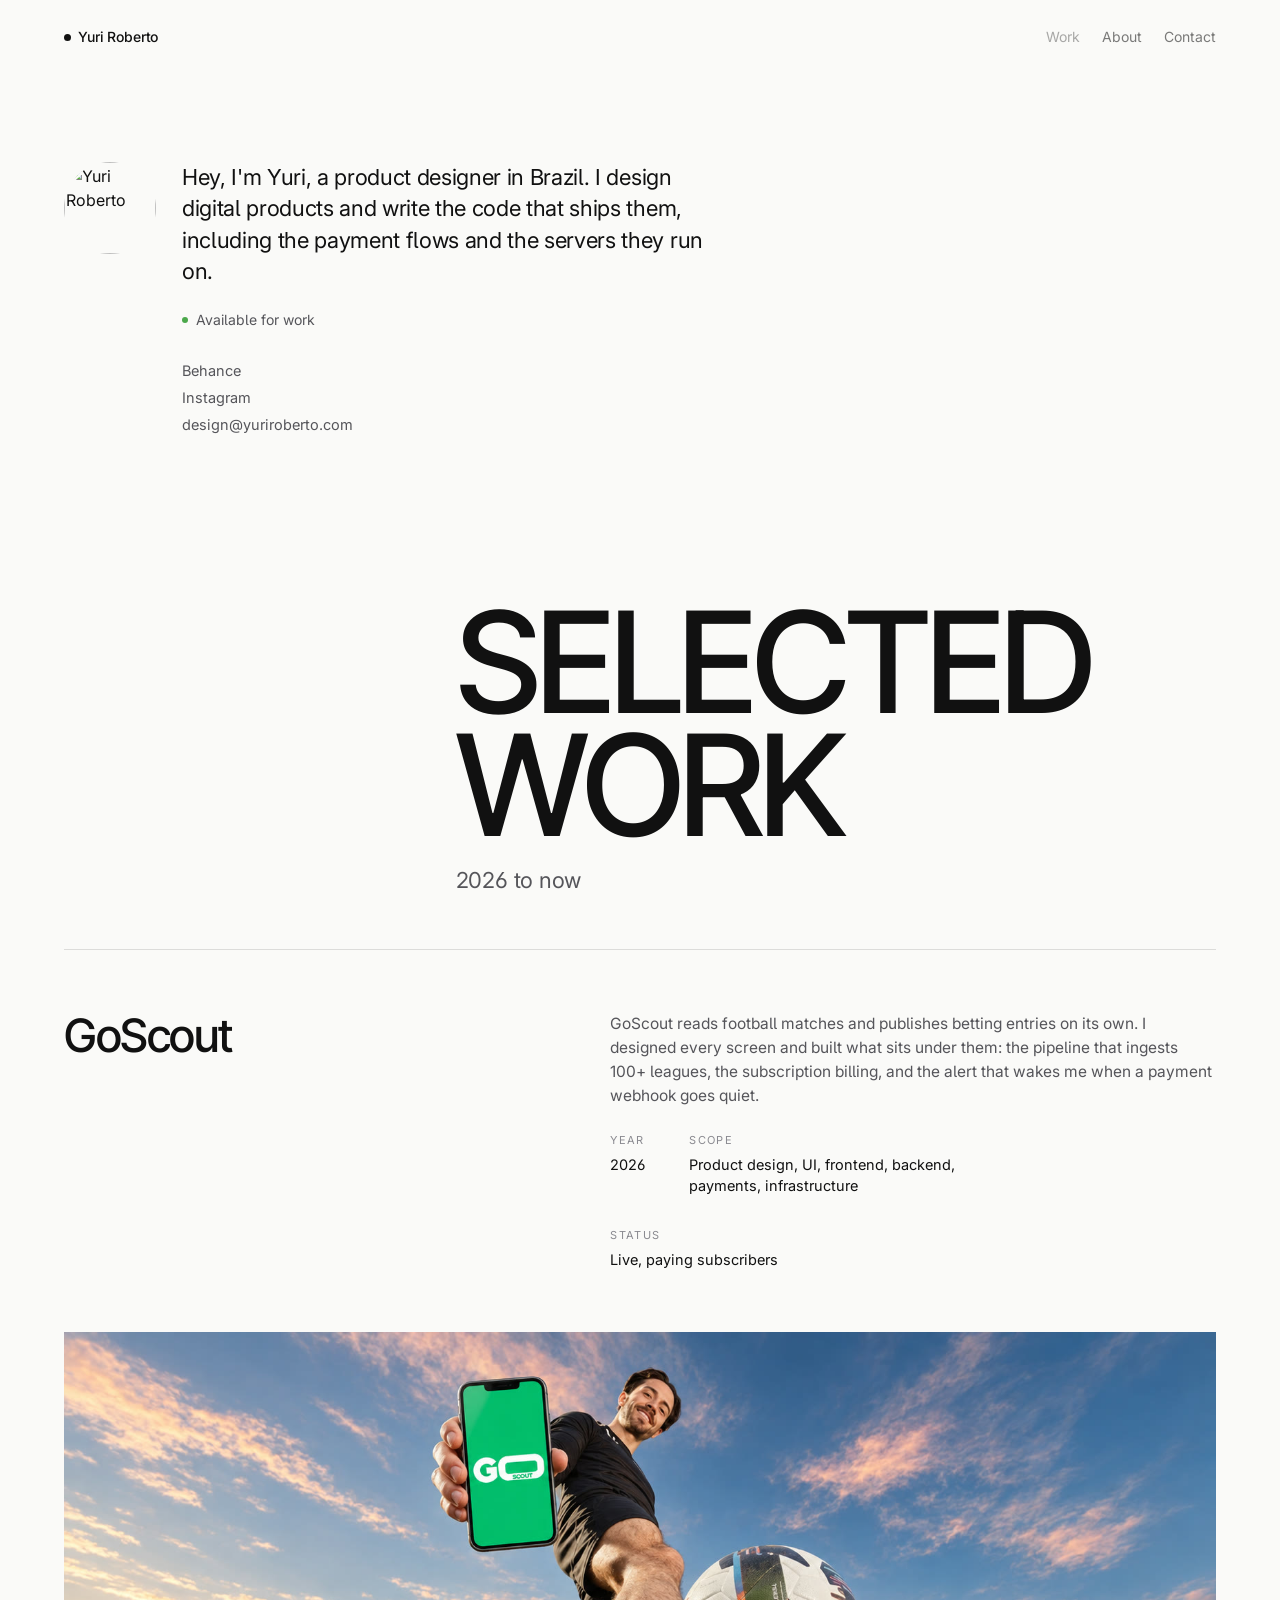
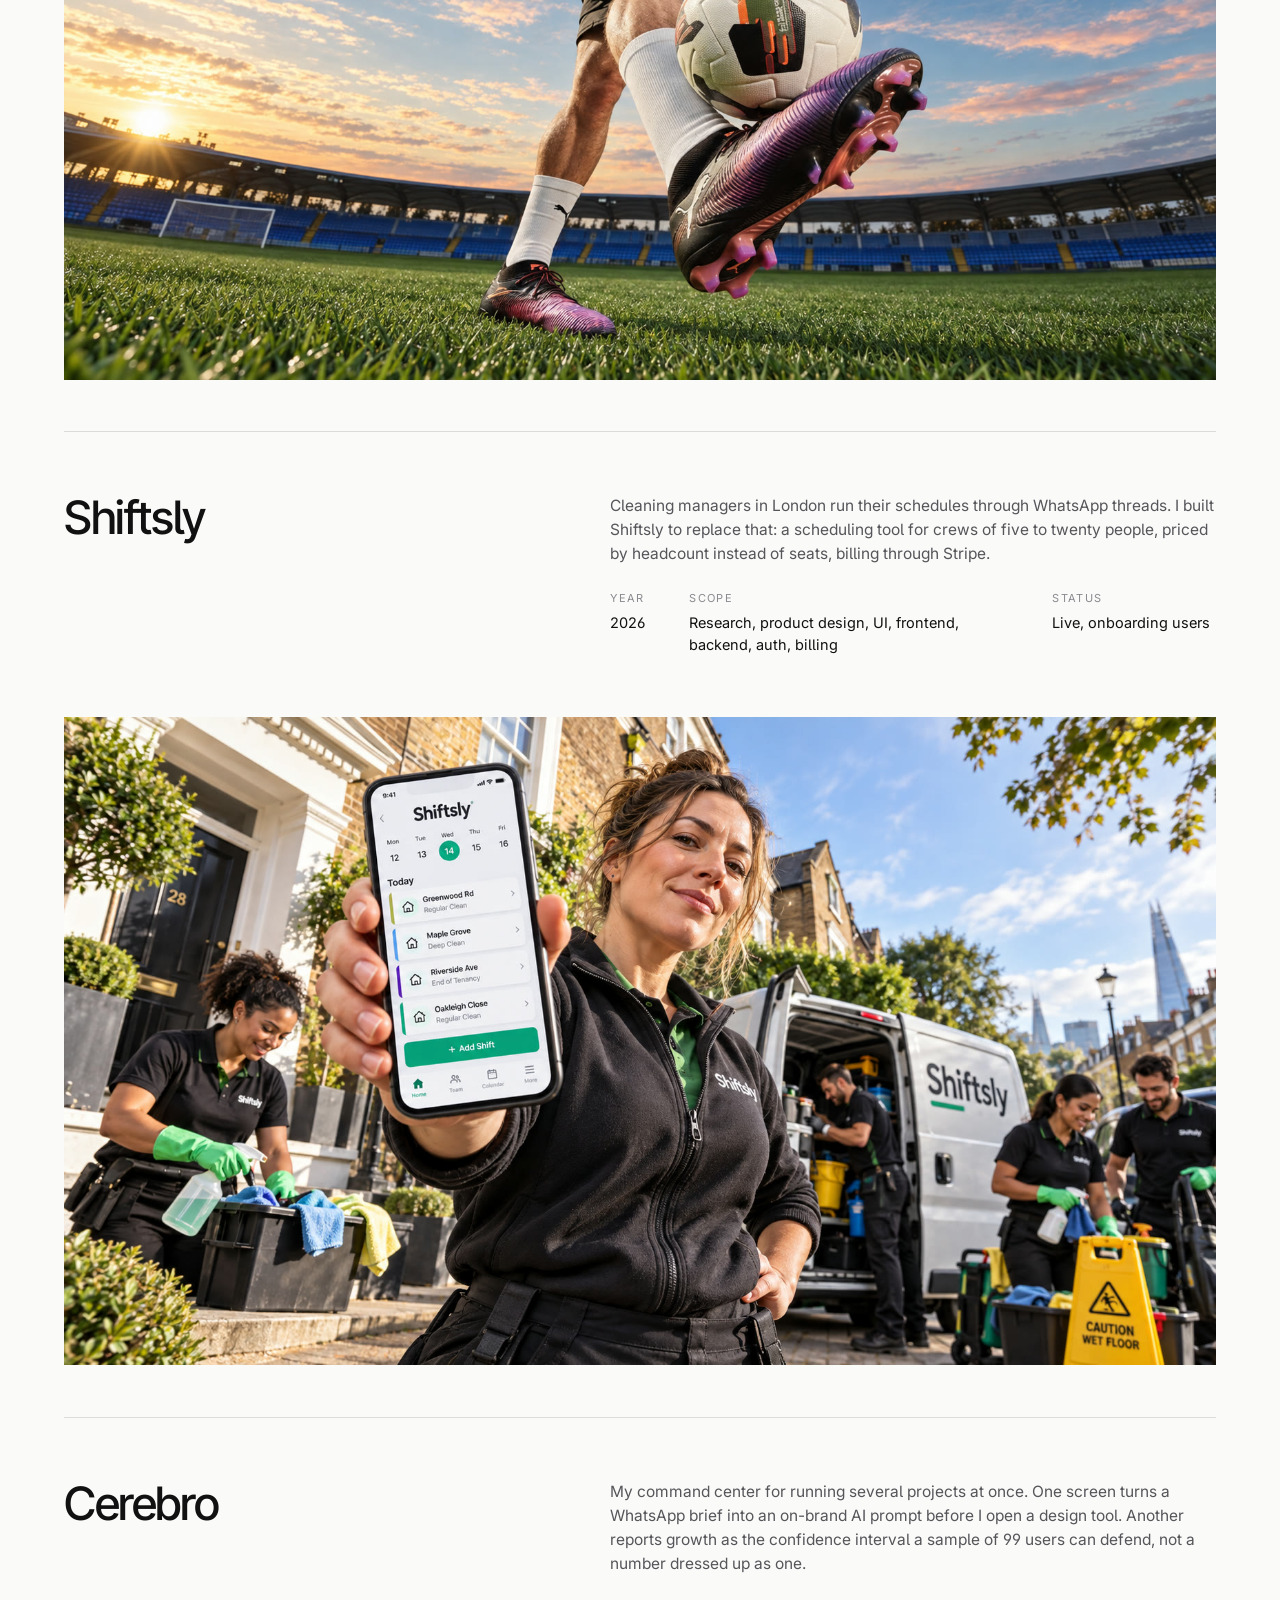
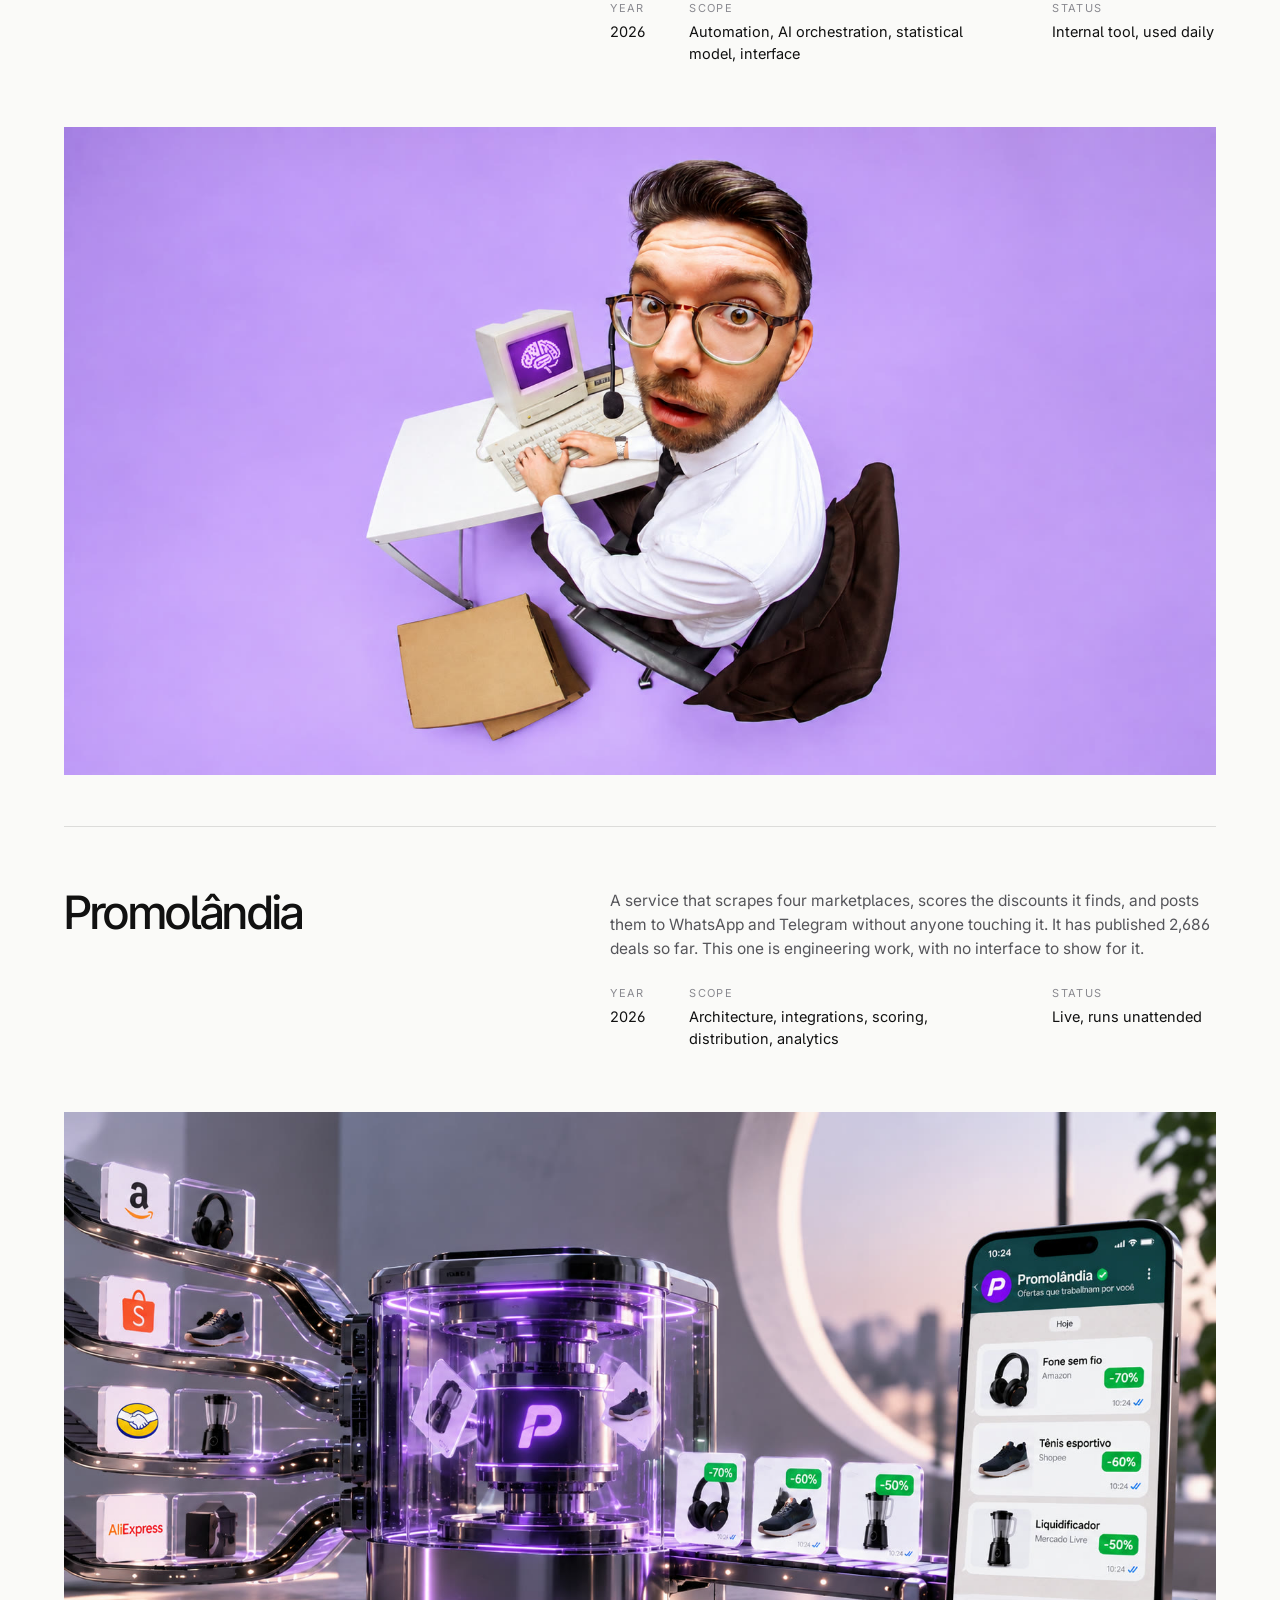
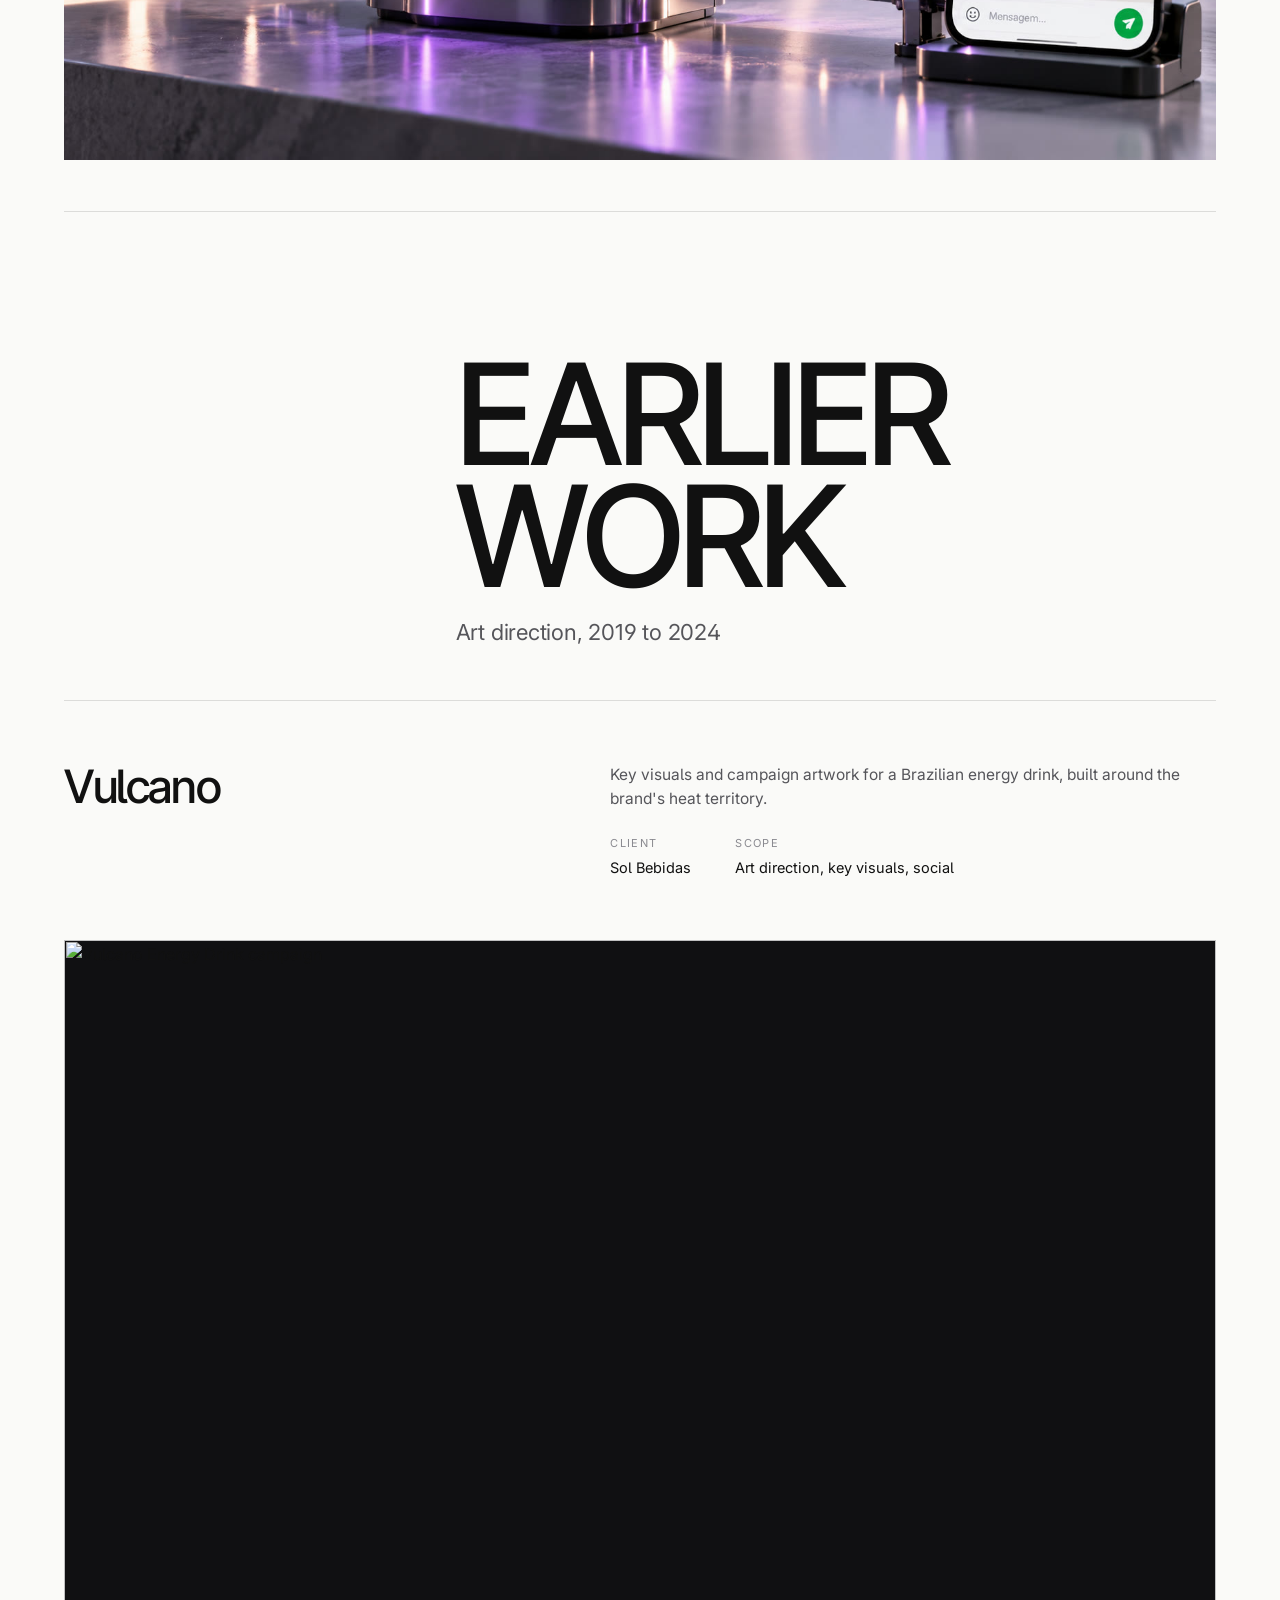
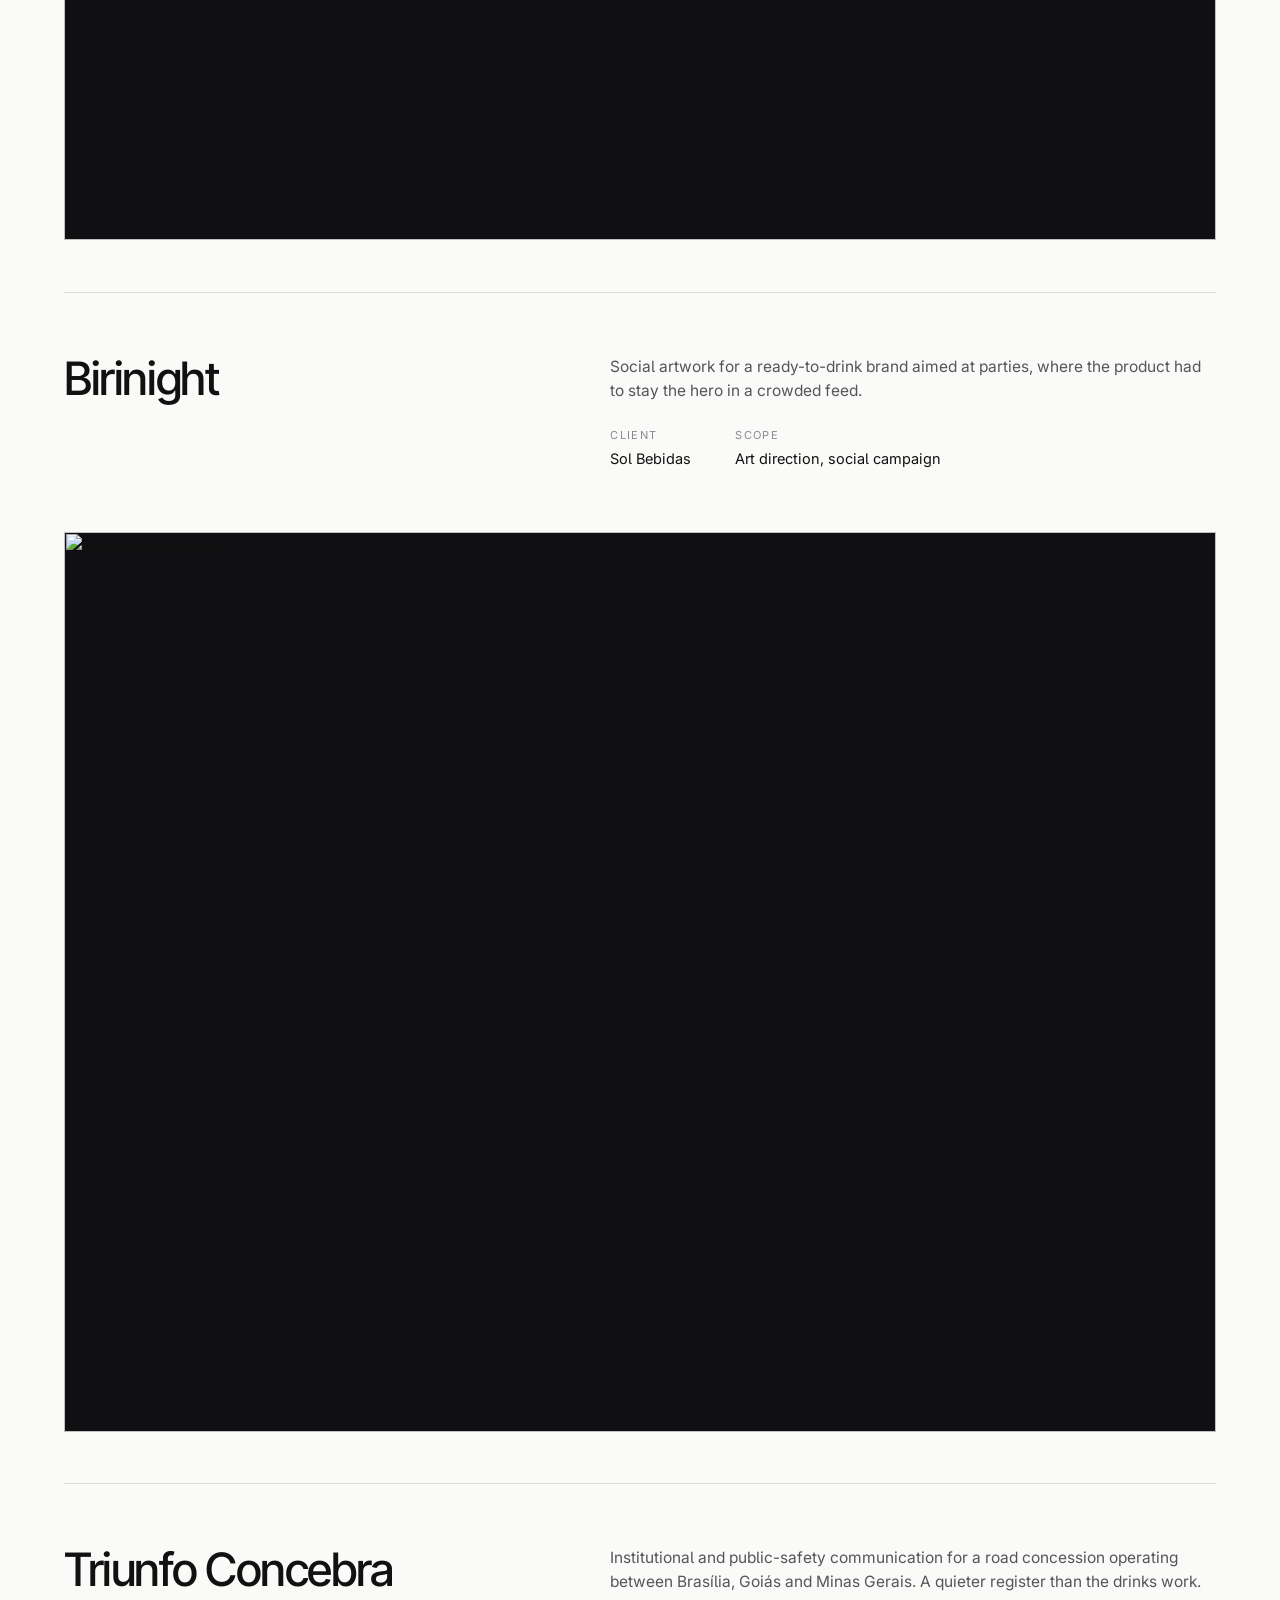
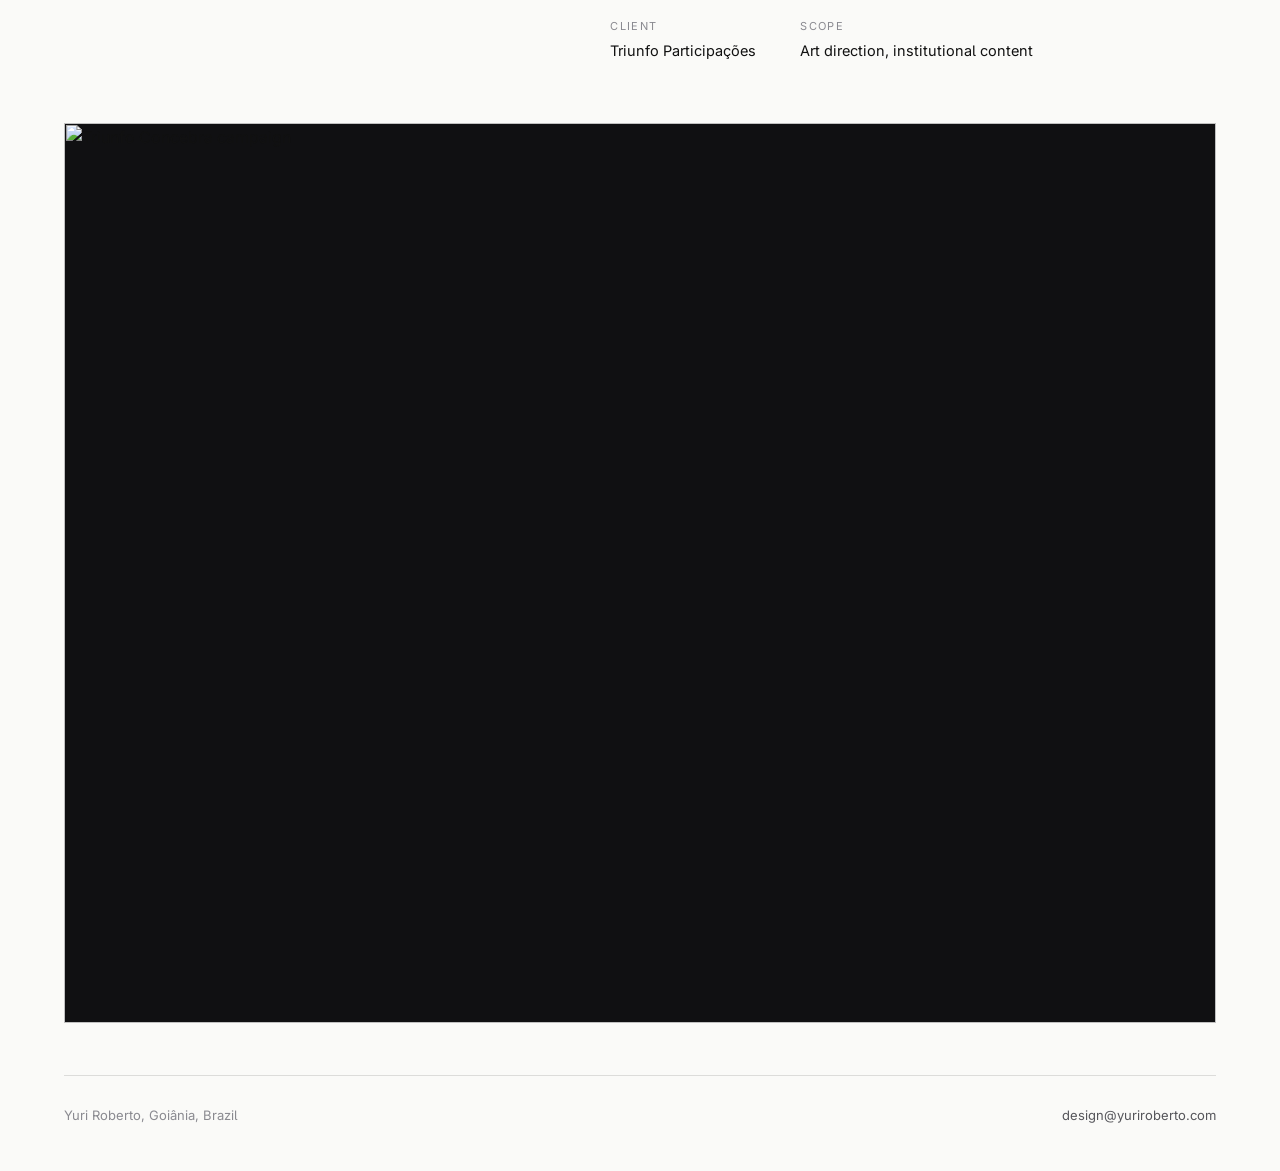
==== commit 52e5c116: "Replace home covers for GoScout, Shiftsly, Cerebro and Promolândia Co-Authored-By: Claude Opus 5 <no" ====
--- a/index.html
+++ b/index.html
@@ -68,7 +68,7 @@
       </div>
     </div>
     <div class="entry-media">
-      <a href="/projects/goscout"><img src="/projects/goscout/assets/match.jpg" alt="GoScout match analysis screen" loading="lazy"></a>
+      <a href="/projects/goscout"><img src="/projects/goscout/assets/cover.jpg" alt="Football player in a stadium holding a phone with the GoScout logo" loading="lazy"></a>
     </div>
   </article>
 
@@ -87,7 +87,7 @@
       </div>
     </div>
     <div class="entry-media">
-      <a href="/projects/shiftsly"><img src="/projects/shiftsly/assets/landing.jpg" alt="Shiftsly landing page and weekly schedule" loading="lazy"></a>
+      <a href="/projects/shiftsly"><img src="/projects/shiftsly/assets/cover.jpg" alt="Cleaning crew on a London street, the manager holding up the Shiftsly schedule on her phone" loading="lazy"></a>
     </div>
   </article>
 
@@ -106,7 +106,7 @@
       </div>
     </div>
     <div class="entry-media">
-      <a href="/projects/cerebro"><img src="/projects/cerebro/assets/overview.jpg" alt="Cerebro growth panel showing user counts and subscriber rate as confidence intervals" loading="lazy"></a>
+      <a href="/projects/cerebro"><img src="/projects/cerebro/assets/cover.jpg" alt="Man at a retro computer showing a brain icon, looking up at the camera" loading="lazy"></a>
     </div>
   </article>
 
@@ -125,7 +125,7 @@
       </div>
     </div>
     <div class="entry-media">
-      <a href="/projects/promolandia"><img src="/projects/promolandia/assets/hero.jpg" alt="Promolândia deals published to WhatsApp and Telegram" loading="lazy"></a>
+      <a href="/projects/promolandia"><img src="/projects/promolandia/assets/cover.jpg" alt="Machine turning marketplace products into discounted deals delivered to a Promolândia WhatsApp chat" loading="lazy"></a>
     </div>
   </article>
 
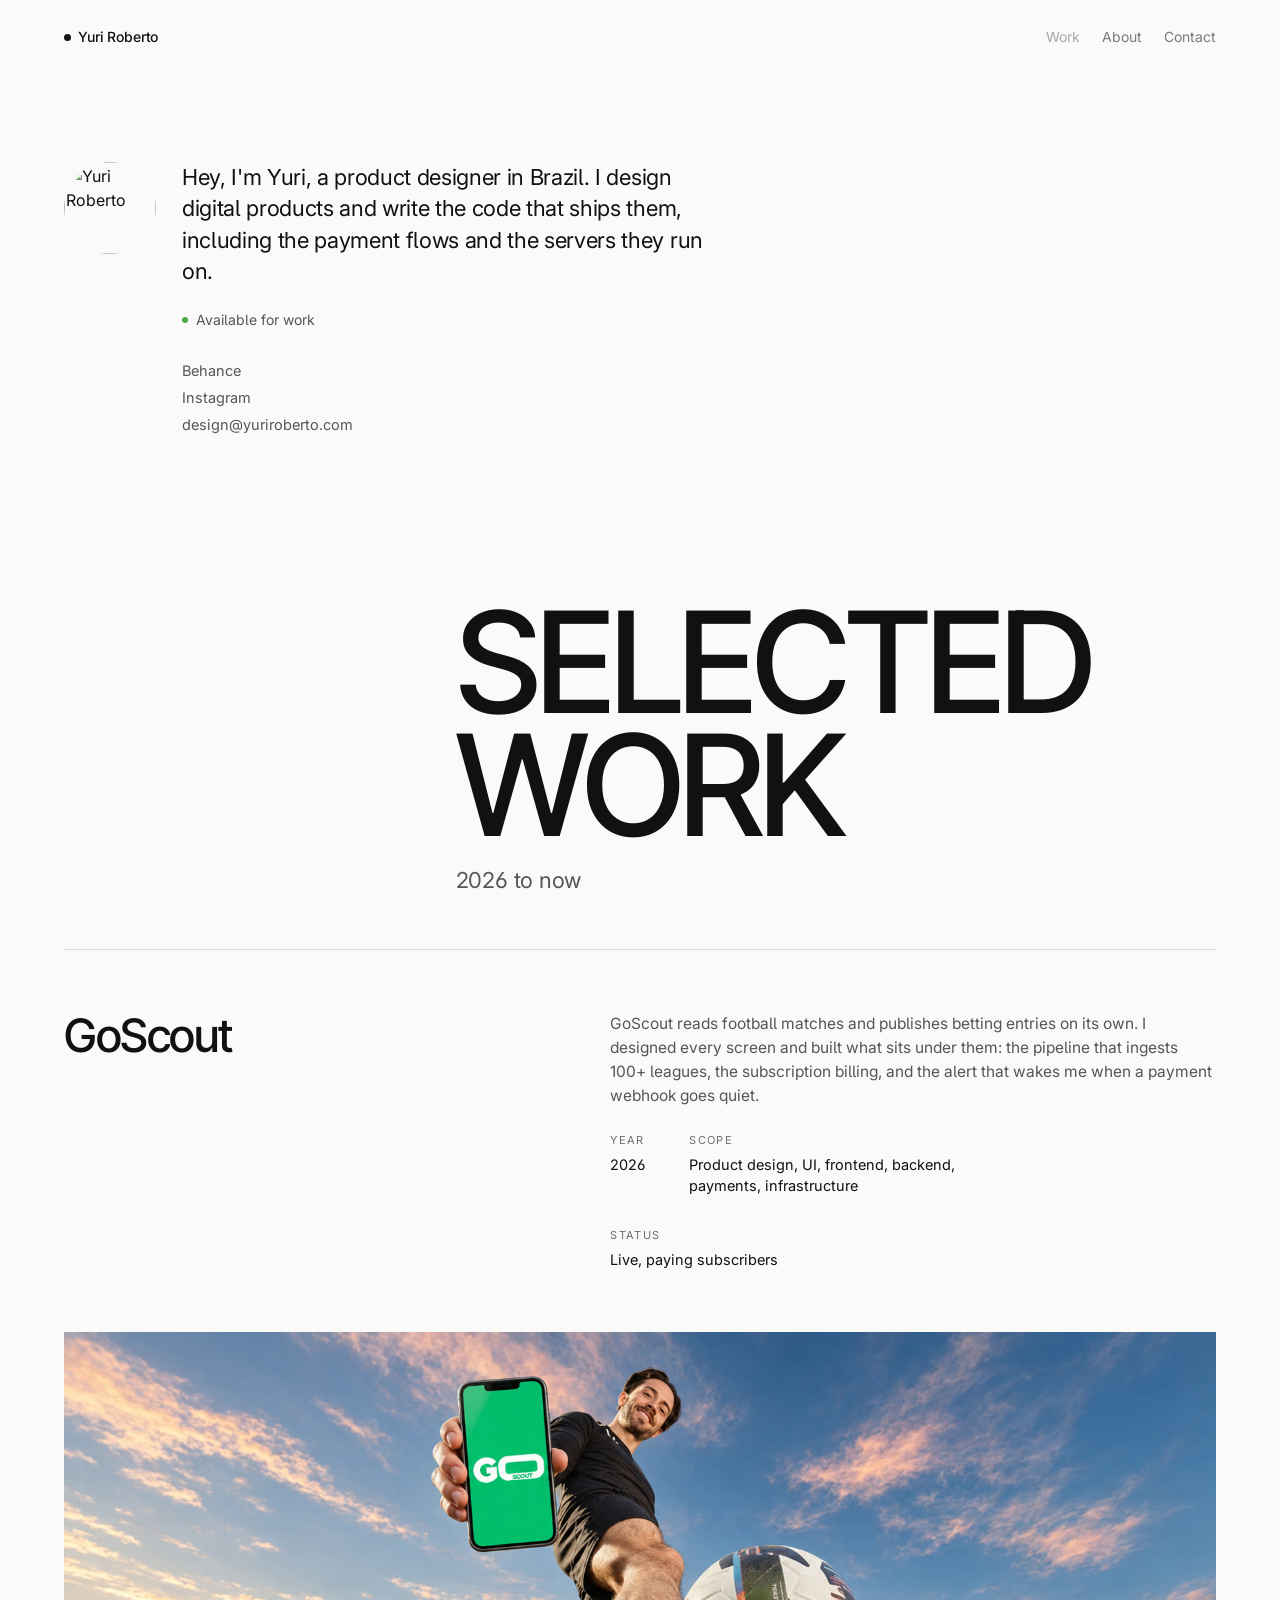
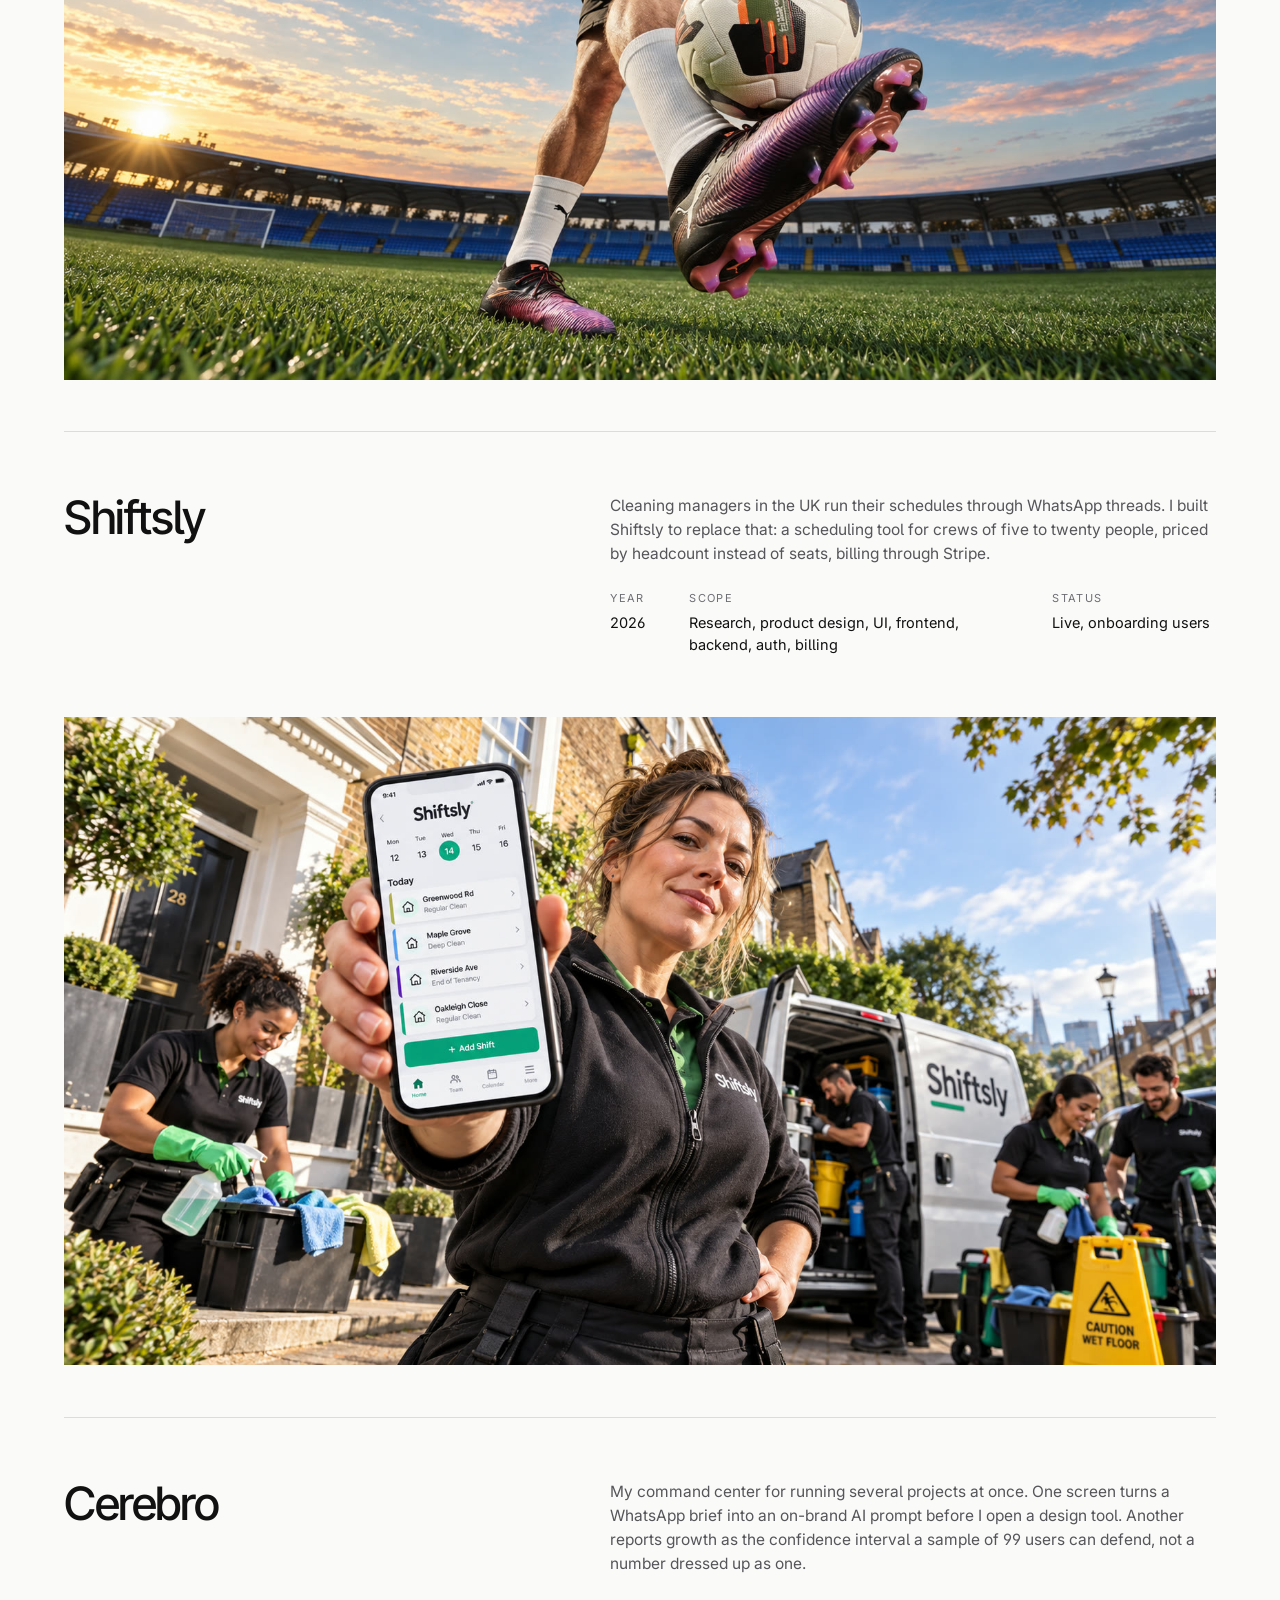
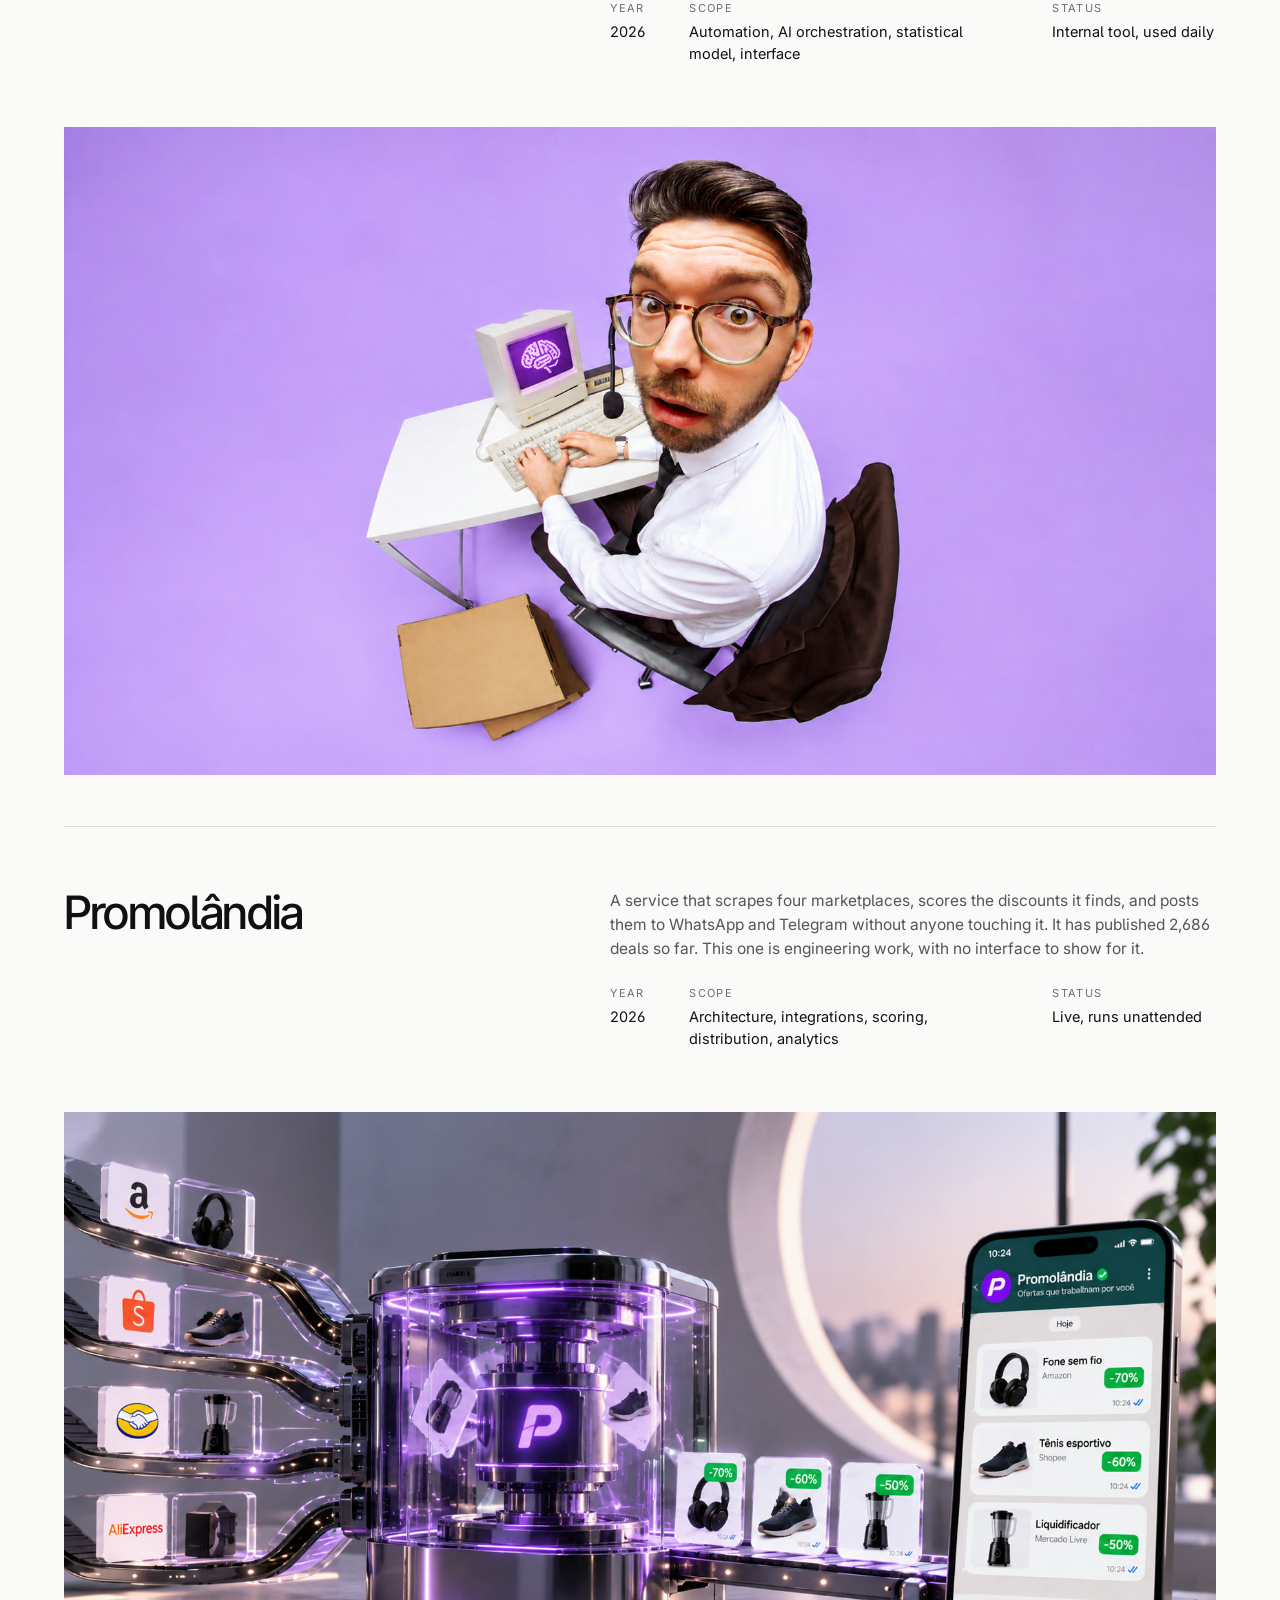
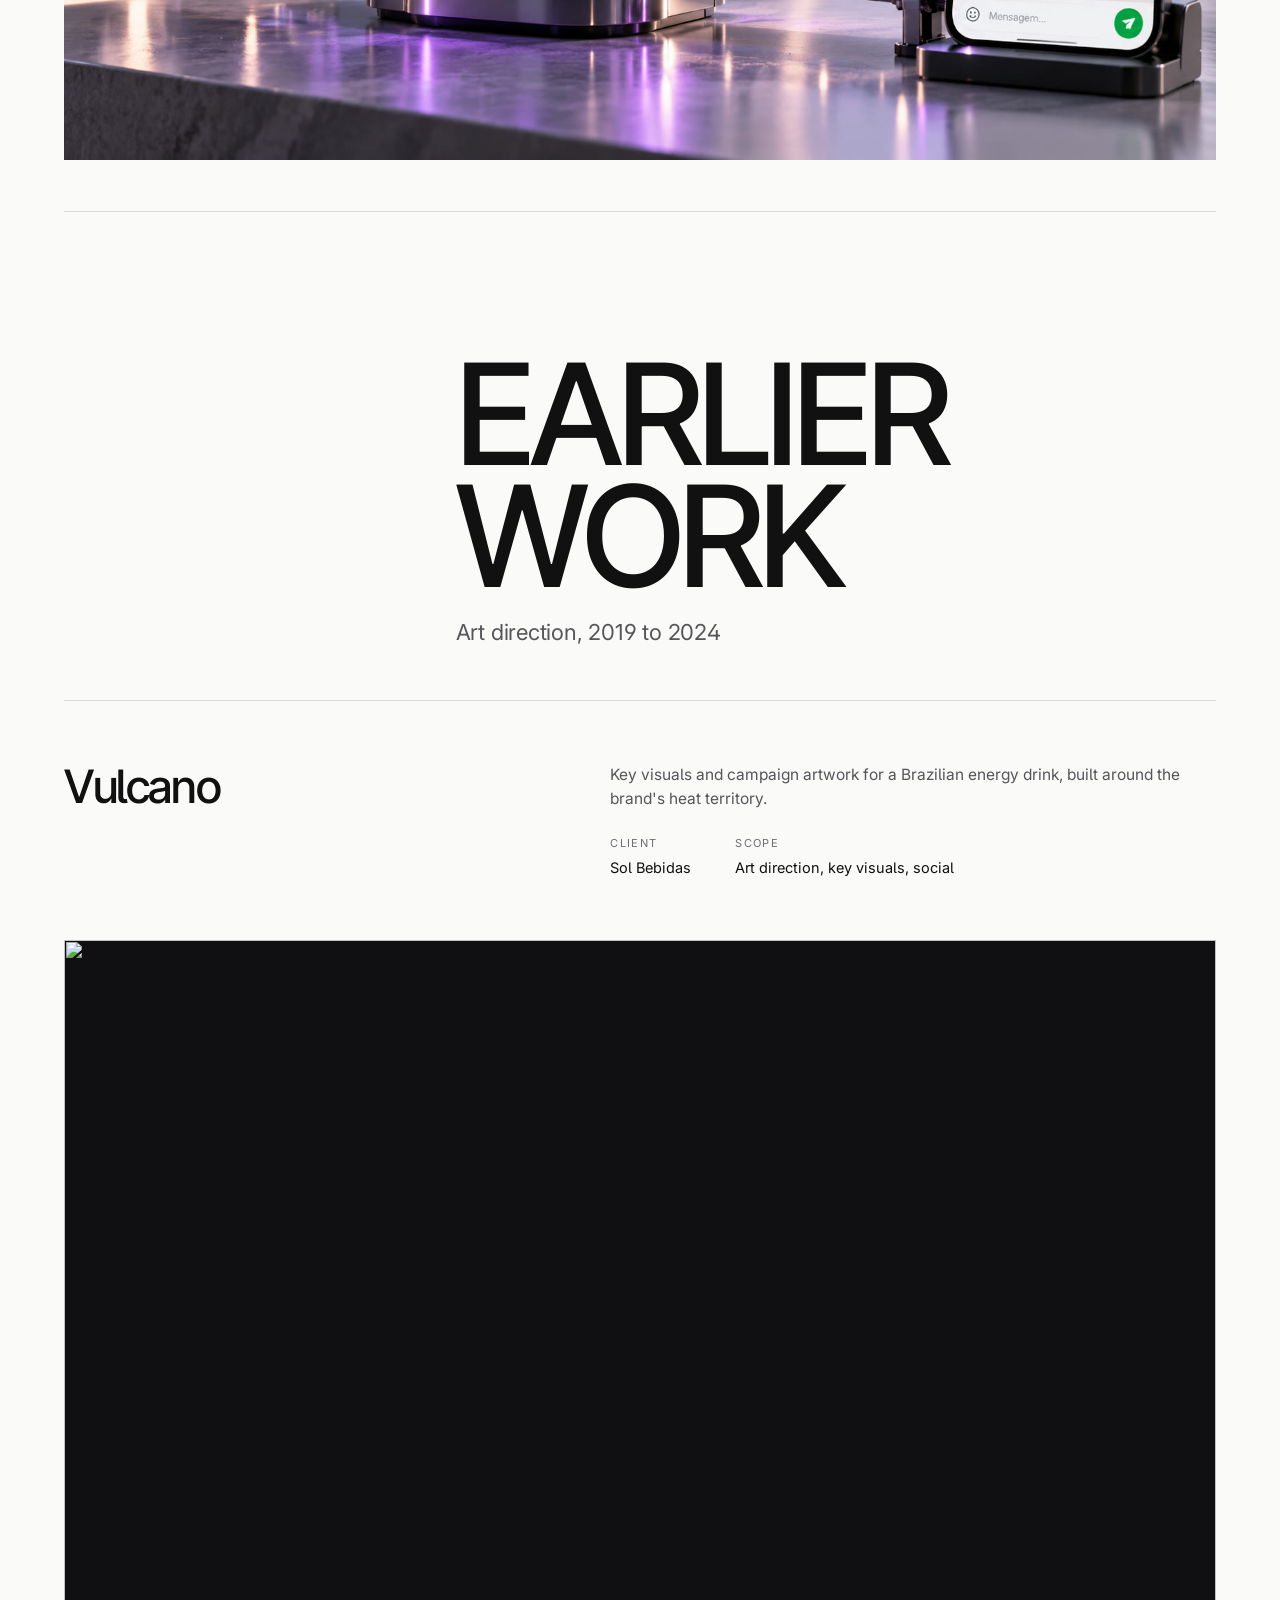
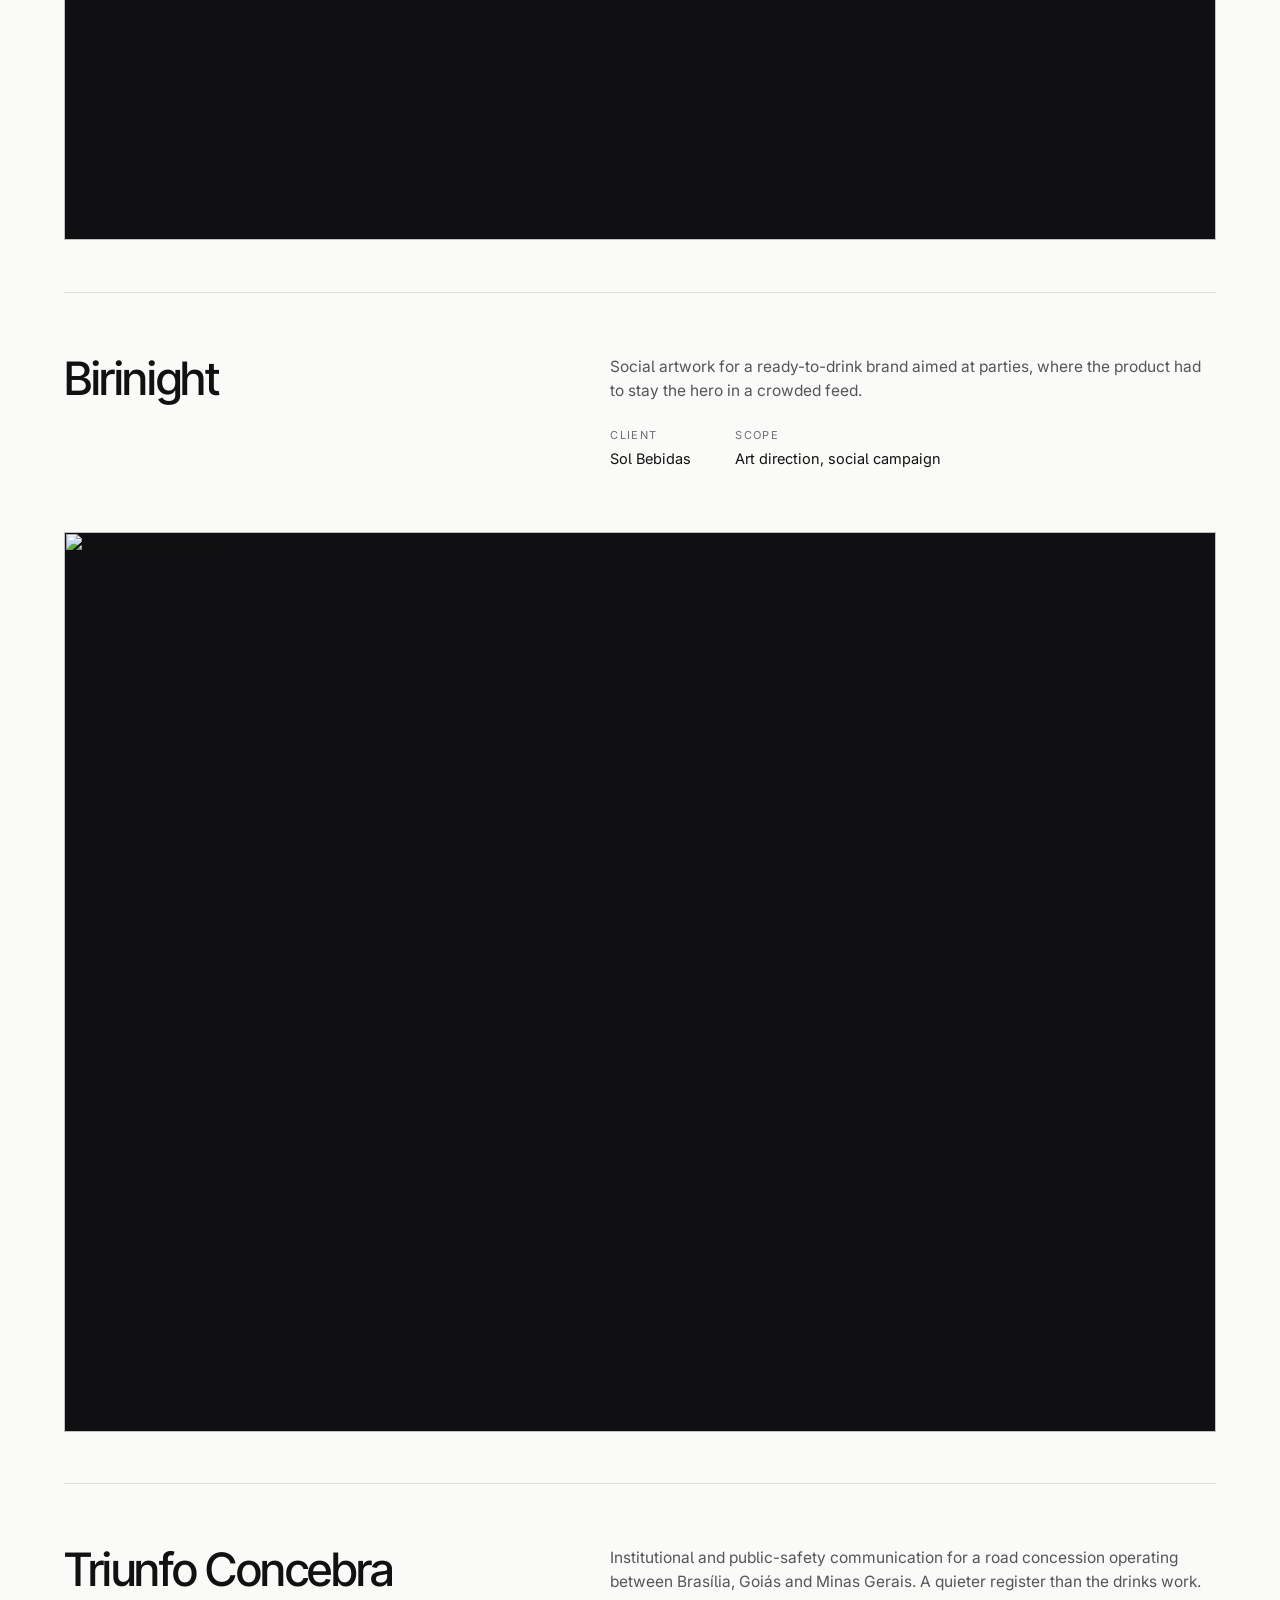
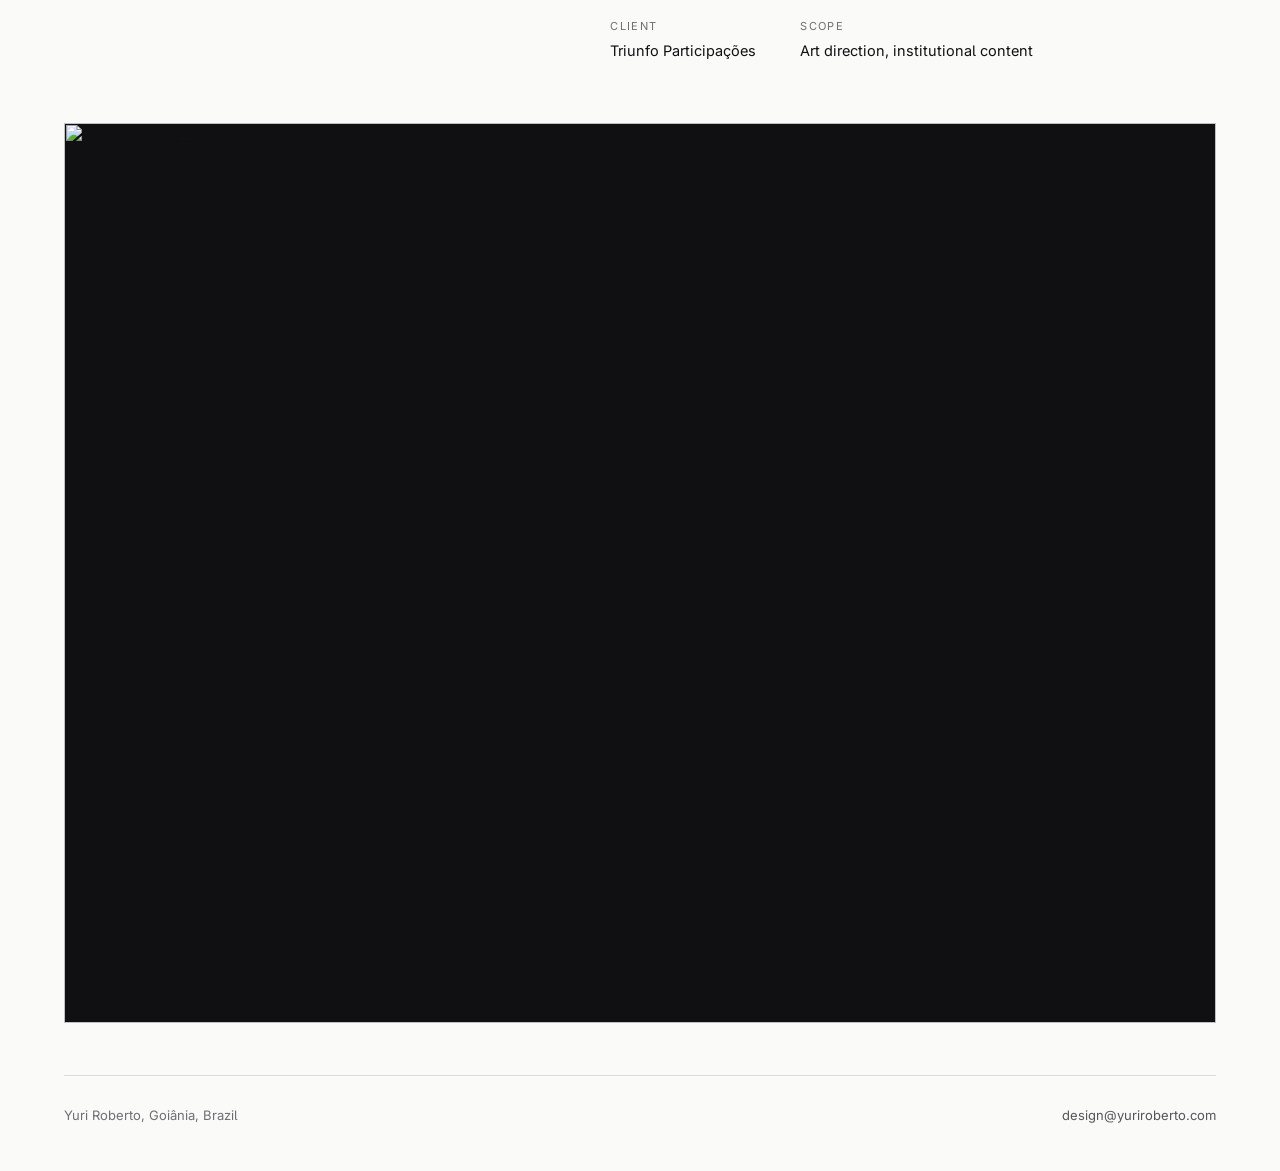
==== commit 8c183a31: "Remove London references and raise muted text contrast to WCAG AA Shiftsly copy now refers to UK cle" ====
--- a/index.html
+++ b/index.html
@@ -2,14 +2,14 @@
 <head>
 <meta charset="utf-8">
 <meta name="viewport" content="width=device-width, initial-scale=1">
-<title>Yuri Roberto — Product Designer</title>
+<title>Designer. | Yuri Roberto</title>
 <meta name="description" content="Yuri Roberto, product designer in Brazil. I design digital products and write the code that ships them. Three run in production today.">
 <meta property="og:type" content="website">
-<meta property="og:title" content="Yuri Roberto — Product Designer">
+<meta property="og:title" content="Designer. | Yuri Roberto">
 <meta property="og:description" content="I design digital products and write the code that ships them. Three run in production today.">
 <meta property="og:url" content="https://yuriroberto.com">
 <meta name="twitter:card" content="summary_large_image">
-<meta name="twitter:title" content="Yuri Roberto — Product Designer">
+<meta name="twitter:title" content="Designer. | Yuri Roberto">
 <meta name="twitter:description" content="I design digital products and write the code that ships them.">
 <link href="https://framerusercontent.com/images/eRcf2zzs9aXH1V6JlfILjVuc10.png" rel="icon">
 <link rel="preconnect" href="https://fonts.googleapis.com">
@@ -78,7 +78,7 @@
     <div class="entry-head">
       <h2 class="entry-name"><a href="/projects/shiftsly">Shiftsly</a></h2>
       <div class="entry-body">
-        <p>Cleaning managers in London run their schedules through WhatsApp threads. I built Shiftsly to replace that: a scheduling tool for crews of five to twenty people, priced by headcount instead of seats, billing through Stripe.</p>
+        <p>Cleaning managers in the UK run their schedules through WhatsApp threads. I built Shiftsly to replace that: a scheduling tool for crews of five to twenty people, priced by headcount instead of seats, billing through Stripe.</p>
         <dl class="facts">
           <div class="fact"><dt>Year</dt><dd>2026</dd></div>
           <div class="fact"><dt>Scope</dt><dd>Research, product design, UI, frontend, backend, auth, billing</dd></div>
@@ -87,7 +87,7 @@
       </div>
     </div>
     <div class="entry-media">
-      <a href="/projects/shiftsly"><img src="/projects/shiftsly/assets/cover.jpg" alt="Cleaning crew on a London street, the manager holding up the Shiftsly schedule on her phone" loading="lazy"></a>
+      <a href="/projects/shiftsly"><img src="/projects/shiftsly/assets/cover.jpg" alt="Cleaning crew on a city street, the manager holding up the Shiftsly schedule on her phone" loading="lazy"></a>
     </div>
   </article>
 
--- a/assets/site.css
+++ b/assets/site.css
@@ -6,7 +6,7 @@
   --bg: #FAFAF8;
   --ink: #111111;
   --ink-2: #55555A;
-  --ink-3: #8A8A90;
+  --ink-3: #6E6E75;
   --rule: rgba(17,17,17,0.13);
   --rule-soft: rgba(17,17,17,0.07);
   --live: #4BA84B;
